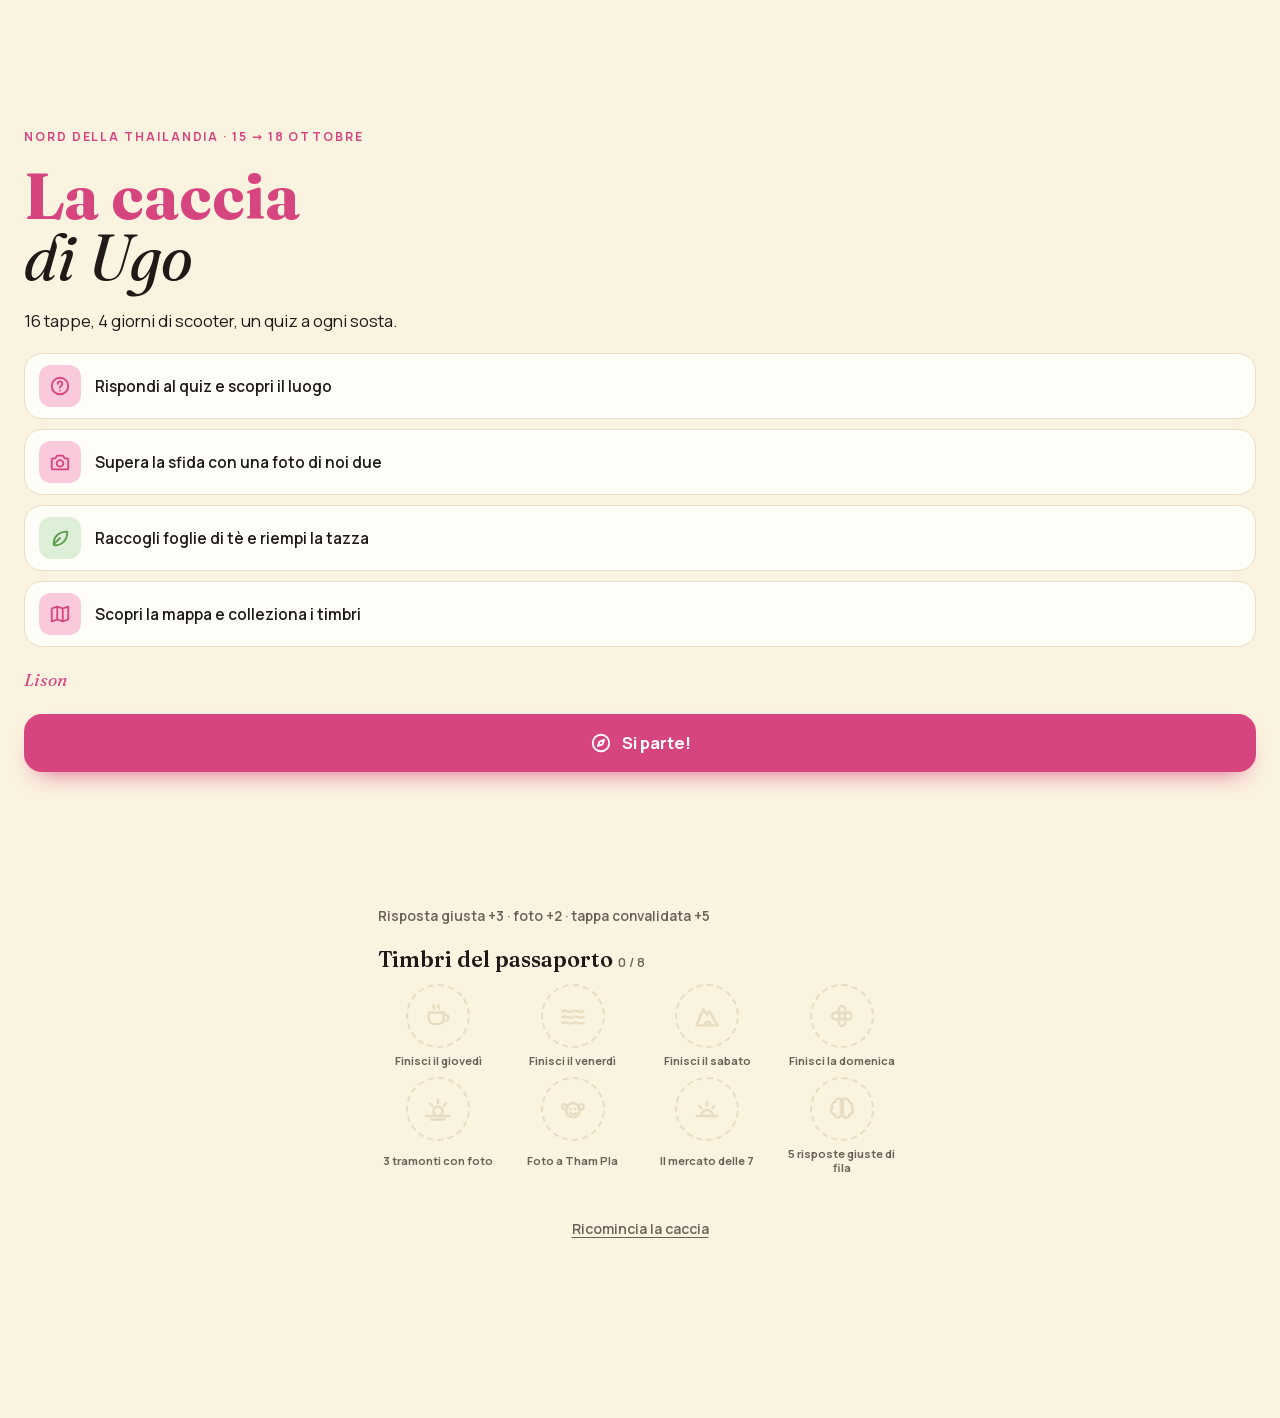
==== chasse.html @ d81842ed "Caccia : etichette della mappa senza sovrapposizioni" ====
<!doctype html>
<html lang="it">
<head>
<meta charset="utf-8">
<meta name="viewport" content="width=device-width,initial-scale=1,viewport-fit=cover">
<title>La caccia di Ugo</title>
<meta name="theme-color" content="#FAF3E0" media="(prefers-color-scheme: light)">
<meta name="theme-color" content="#17131A" media="(prefers-color-scheme: dark)">
<link rel="manifest" href="chasse.webmanifest">
<link rel="apple-touch-icon" href="icons/chasse-180.png">
<meta name="apple-mobile-web-app-capable" content="yes">
<meta name="mobile-web-app-capable" content="yes">
<meta name="apple-mobile-web-app-title" content="Caccia di Ugo">
<meta name="apple-mobile-web-app-status-bar-style" content="default">
<link rel="stylesheet" href="fonts/fonts.css">
<style>
/* Layout : app mobile. Mappa disegnata come home, una tappa alla volta, bottone d'azione nella zona del pollice,
   barra delle schede in basso. Punti = foglie di tè che riempiono una tazza, timbri da passaporto. */
:root{
  --bg:#FAF3E0; --surface:#FFFDF8; --surface2:#F3EAD3; --ink:#1F1A17; --muted:#6B6157; --line:#E8DCC2;
  --accent:#D6457F; --accent-ink:#FFFFFF; --blush:#FBC9DC; --gold:#D99A1E; --leaf:#5E9A4F; --tea:#C98A3A;
  --ok:#3F8A43; --okbg:#DDEFD6; --ko:#C2413A; --kobg:#F8DAD5; --river:#CFE0F1; --paper:#FFF8E8; --shadow:rgba(80,50,20,.18);
  --d1:#F386AE; --d2:#9C87BC; --d3:#6F98C8; --d4:#7FA477;
  --display:"Fraunces", Georgia, "Times New Roman", serif;
  --body:"Manrope", system-ui, -apple-system, "Segoe UI", sans-serif;
  --tab:64px; --sb:env(safe-area-inset-bottom,0px); --st:env(safe-area-inset-top,0px);
  color-scheme:light;
}
@media (prefers-color-scheme: dark){:root:not([data-theme="light"]){
  --bg:#17131A; --surface:#221C24; --surface2:#2C2530; --ink:#F6EEE6; --muted:#B3A79F; --line:#3A3140;
  --accent:#F386AE; --accent-ink:#1A1016; --blush:#4A2A3A; --gold:#F0C766; --leaf:#8CCB7E; --tea:#E0A85A;
  --ok:#8CCB86; --okbg:#21362A; --ko:#F08A80; --kobg:#3E2226; --river:#2B3A4C; --paper:#241E26; --shadow:rgba(0,0,0,.5);
  --d1:#F59BBE; --d2:#B6A3D6; --d3:#8DB2DD; --d4:#9CC293; color-scheme:dark}}
:root[data-theme="dark"]{
  --bg:#17131A; --surface:#221C24; --surface2:#2C2530; --ink:#F6EEE6; --muted:#B3A79F; --line:#3A3140;
  --accent:#F386AE; --accent-ink:#1A1016; --blush:#4A2A3A; --gold:#F0C766; --leaf:#8CCB7E; --tea:#E0A85A;
  --ok:#8CCB86; --okbg:#21362A; --ko:#F08A80; --kobg:#3E2226; --river:#2B3A4C; --paper:#241E26; --shadow:rgba(0,0,0,.5);
  --d1:#F59BBE; --d2:#B6A3D6; --d3:#8DB2DD; --d4:#9CC293; color-scheme:dark}

*{box-sizing:border-box;-webkit-tap-highlight-color:transparent}
[hidden]{display:none!important}
html{-webkit-text-size-adjust:100%;background:var(--bg)}
body{margin:0;background:var(--bg);color:var(--ink);font-family:var(--body);font-size:17px;line-height:1.5;
  padding-top:var(--st);-webkit-font-smoothing:antialiased;overscroll-behavior-y:none}
h1,h2,h3{font-family:var(--display);font-weight:600;line-height:1.1;margin:0;text-wrap:balance}
p{margin:0}
button{font:inherit;color:inherit;background:none;border:0;padding:0;cursor:pointer;touch-action:manipulation}
button:focus-visible,a:focus-visible,g[data-act]:focus-visible{outline:3px solid var(--gold);outline-offset:2px;border-radius:12px}
svg.i{width:22px;height:22px;flex:none;fill:none;stroke:currentColor;stroke-width:2;stroke-linecap:round;stroke-linejoin:round}

/* Barra in alto */
.top{position:sticky;top:var(--st);z-index:10;background:color-mix(in srgb,var(--bg) 88%,transparent);
  -webkit-backdrop-filter:blur(14px);backdrop-filter:blur(14px);padding:10px 16px 8px;display:grid;gap:8px}
.top .bar{display:flex;align-items:center;justify-content:space-between;gap:10px}
.top .title{font-family:var(--display);font-weight:700;font-size:1.15rem;display:flex;align-items:baseline;gap:8px;min-width:0}
.top .title small{font-family:var(--body);font-size:.78rem;font-weight:700;color:var(--muted)}
.leaves{display:inline-flex;align-items:center;gap:6px;background:var(--surface);border:1px solid var(--line);border-radius:999px;
  padding:5px 12px 5px 6px;font-weight:800;font-variant-numeric:tabular-nums;font-size:.95rem}
.leaves .lf{width:24px;height:24px;border-radius:50%;background:var(--leaf);display:grid;place-items:center}
.leaves .lf svg{width:15px;height:15px;color:#fff;stroke-width:2.2}
.leaves.bump{animation:bump .5s ease}
.seg{display:grid;grid-template-columns:repeat(16,1fr);gap:3px}
.seg i{height:5px;border-radius:3px;background:var(--line)}
.seg i.done{background:var(--c)}
.seg i.skip{background:color-mix(in srgb,var(--c) 30%,var(--line))}
.seg i.here{background:var(--ink)}

main{padding:6px 16px calc(var(--tab) + var(--sb) + 104px);max-width:560px;margin:0 auto}

/* Mappa */
.maphead{display:grid;gap:4px;padding:8px 2px 12px}
.maphead h1{font-size:2.1rem;color:var(--accent)}
.maphead h1 em{font-weight:400;color:var(--ink)}
.maphead p{color:var(--muted);font-weight:600;font-size:.92rem}
.map{background:var(--paper);border:1px solid var(--line);border-radius:26px;overflow:hidden;box-shadow:0 18px 40px -30px var(--shadow)}
.map svg{display:block;width:100%;height:auto}
.map text{font-family:var(--body);fill:var(--muted)}
.map .lab{font-family:var(--display);font-weight:700;fill:var(--ink);font-size:21px;paint-order:stroke;stroke:var(--paper);stroke-width:5px;stroke-linejoin:round}
.map g[data-act]{cursor:pointer}
.map .pulse{animation:pulse 1.6s ease-out infinite;transform-box:fill-box;transform-origin:center}
.legend{display:flex;flex-wrap:wrap;gap:6px 14px;padding:10px 14px 14px;font-size:.78rem;font-weight:700;color:var(--muted)}
.legend span{display:inline-flex;align-items:center;gap:6px}
.legend i{width:12px;height:12px;border-radius:50%;display:inline-block}

/* Tazza e timbri */
.sect{margin-top:22px;display:grid;gap:12px}
.sect h2{font-size:1.35rem;padding-inline:2px}
.cupbox{display:grid;grid-template-columns:auto 1fr;gap:16px;align-items:center;background:var(--surface);border:1px solid var(--line);border-radius:22px;padding:14px 16px}
.cupbox svg{width:96px;height:96px}
.cupbox .lvl{font-family:var(--display);font-size:1.3rem;font-weight:700;line-height:1.15}
.cupbox .sub{font-size:.86rem;color:var(--muted);font-weight:600}
.meter{height:8px;border-radius:4px;background:var(--surface2);overflow:hidden;margin-top:8px}
.meter i{display:block;height:100%;background:var(--leaf);border-radius:4px;transition:width .6s ease}
.howpts{color:var(--muted);font-size:.86rem;font-weight:600;padding-inline:2px}
.steam path{animation:steam 2.4s ease-in-out infinite}
.steam path:nth-child(2){animation-delay:.6s}.steam path:nth-child(3){animation-delay:1.2s}
.stamps{display:grid;grid-template-columns:repeat(4,minmax(0,1fr));gap:10px}
.stamp{display:grid;justify-items:center;gap:6px;text-align:center;font-size:.7rem;font-weight:700;line-height:1.2;color:var(--muted)}
.stamp .s{width:64px;height:64px;border-radius:50%;display:grid;place-items:center;border:2px dashed var(--line);color:var(--line)}
.stamp .s svg{width:28px;height:28px}
.stamp.on{color:var(--ink)}
.stamp.on .s{border:3px double var(--c);color:var(--c);background:color-mix(in srgb,var(--c) 14%,transparent);transform:rotate(-9deg)}

/* Tappa */
.when{display:inline-flex;align-items:center;gap:8px;font-size:.78rem;font-weight:800;letter-spacing:.08em;text-transform:uppercase;color:var(--muted)}
.dot{width:10px;height:10px;border-radius:50%;background:var(--c);flex:none}
.card{background:var(--surface);border:1px solid var(--line);border-radius:26px;padding:20px 18px;display:grid;gap:16px;
  box-shadow:0 18px 40px -30px var(--shadow);position:relative;overflow:hidden;animation:rise .35s ease-out}
.card::before{content:"";position:absolute;inset:0 0 auto 0;height:6px;background:var(--c)}
.num{font-family:var(--display);font-size:3.2rem;font-weight:700;line-height:.9;color:var(--c);font-variant-numeric:tabular-nums}
.qlbl{display:flex;align-items:center;gap:8px;font-size:.72rem;font-weight:800;letter-spacing:.14em;text-transform:uppercase;color:var(--accent)}
.qlbl svg{width:16px;height:16px}
.q{font-family:var(--display);font-size:1.4rem;line-height:1.28;font-weight:600}
.opts{display:grid;gap:8px}
.opt{display:flex;align-items:center;gap:12px;width:100%;min-height:56px;padding:10px 14px;border-radius:16px;text-align:left;
  background:var(--surface2);border:2px solid transparent;font-weight:700;font-size:1rem;line-height:1.3;transition:transform .12s ease}
.opt:active{transform:scale(.98)}
.opt .k{flex:none;width:30px;height:30px;border-radius:50%;display:grid;place-items:center;background:var(--surface);font-size:.85rem;font-weight:800;color:var(--muted)}
.opt .k svg{width:18px;height:18px;stroke-width:2.6}
.opt.right{background:var(--okbg);border-color:var(--ok)}
.opt.right .k{background:var(--ok);color:#fff}
.opt.wrong{background:var(--kobg);border-color:var(--ko)}
.opt.wrong .k{background:var(--ko);color:#fff}
.opt.dim{opacity:.45}
.opts.answered .opt{cursor:default}
.opts.answered .opt:active{transform:none}
.verdict{display:flex;gap:12px;align-items:flex-start;justify-content:space-between;border-radius:16px;padding:12px 14px;font-size:.95rem;animation:rise .3s ease-out}
.verdict b{display:block;font-size:1rem}
.verdict.ok{background:var(--okbg)}.verdict.ko{background:var(--kobg)}
.verdict .gain{flex:none;display:inline-flex;align-items:center;gap:4px;font-weight:800;color:var(--leaf)}
.verdict .gain svg{width:18px;height:18px}

.place{display:grid;gap:6px;animation:rise .4s ease-out}
.place .lbl{font-size:.72rem;font-weight:800;letter-spacing:.14em;text-transform:uppercase;color:var(--accent)}
.place h2{font-size:1.75rem}
.place p{color:var(--muted);font-size:.98rem}
.chipbtn{display:inline-flex;align-items:center;gap:8px;min-height:44px;padding:0 16px;border-radius:999px;background:var(--surface2);font-weight:700;font-size:.92rem}
.chipbtn svg{width:18px;height:18px}
a.chipbtn{color:var(--ink);text-decoration:none}
.mystery{display:flex;align-items:center;gap:12px;background:var(--surface2);border-radius:16px;padding:12px 14px;color:var(--muted);font-weight:700;font-size:.92rem}
.mystery .qm{width:36px;height:36px;border-radius:50%;border:2px dashed var(--muted);display:grid;place-items:center;font-family:var(--display);font-weight:700;font-size:1.1rem;flex:none}

.mission{display:grid;gap:12px;border-radius:20px;padding:16px;background:var(--blush)}
.mission .lbl{display:flex;align-items:center;gap:8px;font-size:.72rem;font-weight:800;letter-spacing:.14em;text-transform:uppercase;color:var(--accent)}
.mission .lbl svg{width:16px;height:16px}
.mission p{font-weight:700;font-size:1.08rem;line-height:1.35}
.shot{display:grid;place-items:center;gap:8px;min-height:160px;border-radius:16px;border:2px dashed color-mix(in srgb,var(--accent) 55%,transparent);
  background:color-mix(in srgb,var(--surface) 70%,transparent);color:var(--accent);font-weight:800;text-align:center;padding:16px;width:100%}
.shot svg{width:40px;height:40px;stroke-width:1.6}
.shot small{display:block;font-weight:600;color:var(--muted);font-size:.82rem}
.pic{position:relative;border-radius:16px;overflow:hidden}
.pic img{width:100%;max-height:60vh;object-fit:cover;display:block}
.pic button{position:absolute;right:10px;bottom:10px;display:inline-flex;align-items:center;gap:6px;min-height:40px;padding:0 14px;border-radius:999px;
  background:rgba(20,15,12,.6);color:#fff;font-weight:700;font-size:.85rem;-webkit-backdrop-filter:blur(8px);backdrop-filter:blur(8px)}
.pic button svg{width:18px;height:18px}
.saving{font-size:.88rem;color:var(--muted);font-weight:600}
.err{font-size:.9rem;color:var(--ko);font-weight:700}
.note{font-size:.88rem;font-weight:700;color:var(--muted)}

.minor{display:flex;justify-content:center;padding-top:4px}
.minor button{min-height:44px;padding:0 10px;color:var(--muted);font-size:.88rem;font-weight:600;text-decoration:underline;text-underline-offset:3px}
.confirm{display:grid;gap:10px;background:var(--surface2);border-radius:16px;padding:14px;font-size:.95rem}
.confirm .two{display:grid;grid-template-columns:1fr 1fr;gap:8px}
.confirm button{min-height:46px;border-radius:12px;font-weight:800;background:var(--surface);border:1px solid var(--line)}
.confirm button.danger{background:var(--ink);color:var(--bg);border-color:var(--ink)}
.nav{display:flex;justify-content:space-between;margin-top:14px}
.nav button{display:inline-flex;align-items:center;gap:6px;min-height:44px;padding:0 12px;border-radius:999px;color:var(--muted);font-weight:700;font-size:.88rem}
.nav button:disabled{opacity:.3}
.locked{display:grid;gap:14px;justify-items:center;text-align:center;padding:30px 10px}
.locked .lock{width:72px;height:72px;border-radius:50%;border:2px dashed var(--muted);display:grid;place-items:center;color:var(--muted);font-family:var(--display);font-size:2rem;font-weight:700}
.locked p{color:var(--muted)}

/* Bottone d'azione */
.cta{position:fixed;left:0;right:0;bottom:calc(var(--tab) + var(--sb));z-index:11;padding:10px 16px 12px;background:linear-gradient(to top,var(--bg) 70%,transparent)}
.cta .in{max-width:560px;margin:0 auto}
.primary{width:100%;min-height:58px;border-radius:18px;background:var(--accent);color:var(--accent-ink);font-weight:800;font-size:1.05rem;
  display:flex;align-items:center;justify-content:center;gap:10px;box-shadow:0 12px 26px -14px var(--accent);transition:transform .12s ease;-webkit-user-select:none;user-select:none}
.primary:active{transform:scale(.98)}
.primary.alt{background:var(--ink);color:var(--bg);box-shadow:none}
.primary .pts{display:inline-flex;align-items:center;gap:4px;font-size:.85rem;font-weight:800;background:rgba(255,255,255,.22);border-radius:999px;padding:2px 9px}
.primary .pts svg{width:15px;height:15px}

/* Schede */
.tabs{position:fixed;left:0;right:0;bottom:0;z-index:12;height:calc(var(--tab) + var(--sb));padding-bottom:var(--sb);
  background:color-mix(in srgb,var(--surface) 92%,transparent);-webkit-backdrop-filter:blur(16px);backdrop-filter:blur(16px);
  border-top:1px solid var(--line);display:grid;grid-template-columns:repeat(3,1fr)}
.tabs button{display:grid;justify-items:center;align-content:center;gap:3px;font-size:.72rem;font-weight:700;color:var(--muted)}
.tabs button[aria-current="page"]{color:var(--accent)}
.tabs .ic{position:relative;display:grid;place-items:center}
.tabs .badge{position:absolute;left:16px;top:-5px;min-width:18px;height:18px;border-radius:9px;background:var(--accent);color:var(--accent-ink);font-size:.68rem;display:grid;place-items:center;padding:0 5px}

/* Album */
.hero{display:grid;gap:8px;padding:12px 4px 4px}
.hero h1{font-size:2.1rem;color:var(--accent)}
.hero h1 em{font-weight:400;color:var(--ink)}
.grid{display:grid;grid-template-columns:repeat(2,minmax(0,1fr));gap:8px;margin-top:12px}
.grid button{position:relative;border-radius:16px;overflow:hidden;aspect-ratio:3/4;background:var(--surface2)}
.grid button:nth-child(3n+1){aspect-ratio:1}
.grid img{width:100%;height:100%;object-fit:cover;display:block}
.grid .cap{position:absolute;left:0;right:0;bottom:0;padding:22px 10px 8px;background:linear-gradient(transparent,rgba(0,0,0,.65));color:#fff;font-size:.78rem;font-weight:700;text-align:left;line-height:1.25}
.empty{display:grid;gap:10px;justify-items:center;text-align:center;padding:50px 20px;color:var(--muted)}
.empty svg{width:44px;height:44px;stroke-width:1.5}
.treasure{border-radius:26px;padding:26px 20px;display:grid;gap:10px;text-align:center;background:var(--surface);border:1px solid var(--line)}
.treasure h2{font-size:2.2rem;color:var(--accent)}
.treasure svg.cup{width:120px;height:120px}
.sign{font-family:var(--display);font-style:italic;color:var(--accent)}

/* Visore */
.viewer{position:fixed;inset:0;z-index:30;background:#0d0a0c;color:#fff;display:grid;grid-template-rows:auto 1fr auto;padding:calc(var(--st) + 8px) 12px calc(var(--sb) + 12px)}
.viewer .vt{display:flex;justify-content:space-between;align-items:center}
.viewer .vt button,.viewer .vb button{min-height:44px;min-width:44px;display:inline-flex;align-items:center;justify-content:center;gap:8px;border-radius:999px;padding:0 14px;background:rgba(255,255,255,.12);font-weight:700;font-size:.9rem}
.viewer .stage{display:grid;place-items:center;min-height:0;touch-action:pan-y}
.viewer img{max-width:100%;max-height:100%;object-fit:contain;border-radius:10px;-webkit-touch-callout:default}
.viewer .vb{display:grid;gap:10px;text-align:center}
.viewer .vb b{font-family:var(--display);font-size:1.15rem}
.viewer .vb span{font-size:.8rem;opacity:.7}
.viewer .vb .acts{display:flex;justify-content:center;gap:8px}

/* Festa */
.party{position:fixed;inset:0;z-index:40;background:color-mix(in srgb,var(--bg) 80%,transparent);-webkit-backdrop-filter:blur(10px);backdrop-filter:blur(10px);display:grid;place-items:center;padding:24px}
.party canvas{position:fixed;inset:0;width:100%;height:100%;pointer-events:none}
.party .box{position:relative;background:var(--surface);border:1px solid var(--line);border-radius:28px;padding:22px 22px 20px;display:grid;gap:12px;justify-items:center;text-align:center;
  max-width:360px;width:100%;box-shadow:0 30px 60px -30px var(--shadow);animation:popin .45s cubic-bezier(.2,1.4,.4,1)}
.party .box svg.cup{width:110px;height:110px}
.party h2{font-size:1.6rem}
.party .gain{display:inline-flex;align-items:center;gap:8px;font-family:var(--display);font-size:2.3rem;font-weight:700;color:var(--leaf);line-height:1}
.party .gain svg{width:30px;height:30px}
.party .rk{font-weight:800;background:var(--blush);border-radius:999px;padding:6px 14px;font-size:.9rem}
.party .newstamp{display:flex;align-items:center;gap:10px;font-weight:800;font-size:.92rem}
.party .newstamp .s{width:44px;height:44px;border-radius:50%;border:3px double var(--c);color:var(--c);display:grid;place-items:center;transform:rotate(-9deg)}
.party .newstamp .s svg{width:22px;height:22px}

/* Benvenuto e installazione */
.welcome{position:fixed;inset:0;z-index:50;background:var(--bg);display:grid;align-content:center;gap:20px;padding:calc(var(--st) + 24px) 24px calc(var(--sb) + 24px);overflow:auto}
.welcome .k{font-size:.75rem;font-weight:800;letter-spacing:.16em;text-transform:uppercase;color:var(--accent)}
.welcome h1{font-size:clamp(2.8rem,14vw,4rem);font-weight:700;color:var(--accent);line-height:.95}
.welcome h1 em{display:block;font-weight:400;color:var(--ink)}
.rules{display:grid;gap:10px;list-style:none;padding:0;margin:0}
.rules li{display:flex;gap:14px;align-items:center;background:var(--surface);border:1px solid var(--line);border-radius:18px;padding:11px 14px;font-weight:600;font-size:.96rem}
.rules .ri{width:42px;height:42px;border-radius:12px;display:grid;place-items:center;flex:none;background:var(--blush);color:var(--accent)}
.rules .ri.g{background:var(--okbg);color:var(--leaf)}
.sheet{position:fixed;left:10px;right:10px;bottom:calc(var(--tab) + var(--sb) + 84px);z-index:35;background:var(--ink);color:var(--bg);border-radius:20px;padding:16px;
  display:grid;gap:10px;box-shadow:0 20px 40px -20px var(--shadow);animation:rise .35s ease-out;max-width:540px;margin:0 auto}
.sheet p{font-size:.92rem;opacity:.9}
.sheet button{justify-self:end;min-height:44px;padding:0 18px;border-radius:999px;background:var(--bg);color:var(--ink);font-weight:800}
.toast{position:fixed;left:50%;top:calc(var(--st) + 70px);transform:translateX(-50%);z-index:45;background:var(--ink);color:var(--bg);border-radius:999px;padding:10px 18px;font-weight:700;font-size:.9rem;animation:rise .3s ease-out;white-space:nowrap}
input[type=file]{position:fixed;left:-9999px;width:1px;height:1px;opacity:0}

@keyframes rise{from{opacity:0;transform:translateY(10px)}to{opacity:1;transform:none}}
@keyframes popin{from{opacity:0;transform:scale(.8)}to{opacity:1;transform:none}}
@keyframes bump{40%{transform:scale(1.15)}}
@keyframes pulse{0%{transform:scale(1);opacity:.7}100%{transform:scale(2.2);opacity:0}}
@keyframes steam{0%,100%{opacity:0;transform:translateY(4px)}50%{opacity:.8;transform:translateY(-3px)}}
@media (prefers-reduced-motion:reduce){*{animation:none!important;transition:none!important}}
</style>
</head>
<body>
<header class="top" id="top"></header>
<main id="main"></main>
<div class="cta" id="cta"></div>
<nav class="tabs" id="tabs" aria-label="Navigazione"></nav>
<input type="file" id="file" accept="image/*">
<div id="layer"></div>

<script>
/* ---------- Tappe : domanda a scelta multipla (a = indice della risposta giusta) ---------- */
var STEPS=[
 {id:'lalitta',day:1,when:'Giovedì 15 · 9:30',x:250,y:560,lx:-30,ly:7,anc:'end',short:'Lalitta Café',
  q:"Al Lalitta Café, in cosa si trasforma il biglietto d'ingresso da 60 ฿?",o:['In un dolce','In una bevanda','In una cartolina',"In un'offerta al tempio"],a:1,
  f:"Il giardino è ispirato alla foresta mitica di Himmapan.",
  place:'Lalitta Café',about:"Un caffè-giardino con cascate, ponti di pietra e sculture ovunque. Colazione in mezzo all'acqua.",
  mission:'Voi due davanti a una cascata.',maps:'https://www.google.com/maps/search/?api=1&query=Lalitta+Caf%C3%A9+Rim+Kok+Chiang+Rai'},
 {id:'patueng',day:1,when:'Giovedì 15 · 11:45',x:247,y:390,lx:30,ly:7,anc:'start',short:'Pa Tueng',
  q:"Cosa cuoce la gente del posto nell'acqua più calda delle sorgenti di Pa Tueng?",o:['Il riso','Le pannocchie','Le uova','Il tè'],a:2,
  f:"Il geyser spruzza l'acqua a una decina di metri d'altezza.",
  place:'Pa Tueng Hot Springs',about:"Un geyser in un piccolo parco e vasche gratuite dove si immergono i piedi. Un po' di odore di zolfo.",
  mission:'I vostri quattro piedi nella stessa vasca.',maps:'https://www.google.com/maps/search/?api=1&query=Pa+Tueng+Hot+Springs&query_place_id=ChIJG_i8gDr81jAROG8mZbGQzWU'},
 {id:'xinshidai',day:1,when:'Giovedì 15 · 13:30',x:90,y:345,lx:0,ly:46,anc:'middle',short:'Xin Shi Dai',
  q:"Da quanto tempo esiste la panetteria Xin Shi Dai di Mae Salong?",o:['Da più di 50 anni','Da 5 anni','Da 150 anni',"Dall'anno scorso"],a:0,
  f:"Tutto è fatto in casa con burro vero.",
  place:'Xin Shi Dai Bakery',about:"Panetteria di famiglia a Mae Salong. Pizza dello Yunnan, tempura, onion rings, e il rotolo alla vaniglia.",
  mission:'Il rotolo alla vaniglia, prima del primo morso.',maps:'https://www.google.com/maps/search/?api=1&query=Xin+Shi+Dai+Bakery&query_place_id=ChIJS9MTd03h1jARpEt43s_AlXI'},
 {id:'maesalong',day:1,when:'Giovedì 15 · 15:30',x:140,y:318,lx:30,ly:7,anc:'start',short:'Mae Salong',
  q:"Chi ha fondato il villaggio di Mae Salong dopo il 1949?",o:['Monaci tibetani','Mercanti inglesi','Soldati cinesi nazionalisti','Pescatori del Mekong'],a:2,
  f:"I loro figli hanno sostituito l'oppio con il tè oolong.",
  place:'Il villaggio di Mae Salong',about:"Il museo dei Martiri cinesi, la tomba del generale Tuan e la via delle case del tè, dove la degustazione è gratis.",
  mission:"Un brindisi con due tazzine di oolong.",maps:'https://www.google.com/maps/search/?api=1&query=Chinese+Martyrs+Memorial+Museum+Mae+Salong'},
 {id:'sunset1',day:1,when:'Giovedì 15 · 17:15',x:50,y:312,lx:0,ly:-30,anc:'middle',short:'Tramonto',
  q:"A che ora tramonta il sole sulle piantagioni di Mae Salong a metà ottobre?",o:['Verso le 16:15','Verso le 17:50','Verso le 19:30','Verso le 20:45'],a:1,
  f:"Al buio, spegnete la luce del balcone: si vedono le lucciole.",
  place:'Tramonto sulle piantagioni',about:"Dalla terrazza di Mae Salong Flower Hills, oppure dal balcone di Twins Farm.",
  mission:'Le vostre due silhouette davanti al tramonto.',maps:'https://www.google.com/maps/search/?api=1&query=Mae+Salong+Flower+Hills&query_place_id=ChIJL89Xcwjk1jARzrydZQFGhag'},
 {id:'marche',day:2,when:'Venerdì 16 · 7:00',x:100,y:262,lx:0,ly:-30,anc:'middle',short:'Mercato',
  q:"Qual è la colazione tipica al mercato del mattino di Mae Salong?",o:['Cappuccino e cornetto','Latte di soia caldo e frittelle cinesi','Riso al mango','Pho vietnamita'],a:1,
  f:"Il grosso del mercato succede prima delle 8.",
  place:'Il mercato del mattino',about:"Gli Akha scendono dalle montagne con erbe, funghi e tè. Dite « jay » per la versione senza carne.",
  mission:'Latte di soia e frittelle, tenuti dalle vostre mani.',maps:'https://www.google.com/maps/search/?api=1&query=5J8G%2BC97+Mae+Salong+Nok'},
 {id:'triangle',day:2,when:'Venerdì 16 · 15:35',x:516,y:128,lx:0,ly:-30,anc:'middle',short:"Triangolo d'Oro",
  q:"Quali paesi si guardano al Triangolo d'Oro?",o:['Thailandia, Cambogia, Vietnam','Thailandia, Laos, Cina','Thailandia, Laos, Myanmar','Thailandia, Myanmar, India'],a:2,
  f:"Il fiume Ruak si getta nel Mekong proprio qui, a Sop Ruak.",
  place:"Il Triangolo d'Oro",about:"Tre paesi uno di fronte all'altro, sotto un grande Buddha dorato in riva all'acqua. Restate a terra: le barche fanno tappa in Laos.",
  mission:'I tre paesi in una sola foto, con voi due davanti.',maps:'https://www.google.com/maps/search/?api=1&query=Golden+Triangle+Park+Sop+Ruak'},
 {id:'chiangsaen',day:2,when:'Venerdì 16 · 16:10',x:517,y:240,lx:30,ly:7,anc:'start',short:'Chiang Saen',
  q:"Il tempio Wat Pa Sak di Chiang Saen si trova in mezzo a una foresta di…",o:['Bambù','Teak','Pini','Banani'],a:1,
  f:"Chiang Saen è stata una capitale del regno Lanna. Wat Pa Sak chiude alle 17.",
  place:'Wat Pa Sak, Chiang Saen',about:"Templi in mattoni avvolti dagli alberi, e il chedi di 58 metri di Wat Phra That Chedi Luang. Spalle e ginocchia coperte.",
  mission:"Una foto in cui un albero sembra più vecchio del tempio.",maps:'https://www.google.com/maps/search/?api=1&query=Wat+Pa+Sak+Chiang+Saen'},
 {id:'mekong',day:2,when:'Venerdì 16 · 17:25',x:556,y:178,lx:-4,ly:46,anc:'middle',short:'Mekong',
  q:"Davanti all'hotel, sull'altra riva del Mekong, quale paese c'è?",o:['Il Myanmar','La Cina','Il Laos','La Cambogia'],a:2,
  f:"Il sole tramonta alle vostre spalle, ma il cielo diventa rosa sopra il Laos.",
  place:'Tramonto sul Mekong',about:"Dalla riva davanti al View Khong Hotel, o in terrazza al Golden Time accanto.",
  mission:"Il cielo rosa sul Mekong, con voi due nell'inquadratura.",maps:'https://www.google.com/maps/search/?api=1&query=View+Khong+Hotel+Chiang+Saen&query_place_id=ChIJRwg_3PFD1jARU9CsnZKqjAY'},
 {id:'opium',day:3,when:'Sabato 17 · 10:00',x:480,y:172,lx:-30,ly:7,anc:'end',short:'Hall of Opium',
  q:"Come si entra nel museo Hall of Opium?",o:['In barca','Da un lungo tunnel buio','Con un ascensore panoramico','Da una grotta con le scimmie'],a:1,
  f:"Il museo spiega perché il tè e il caffè hanno sostituito il papavero in queste montagne.",
  place:'Hall of Opium',about:"Il miglior museo del nord della Thailandia, creato da una fondazione reale. Calcolate 1h45.",
  mission:"Voi due all'ingresso del museo (dentro le foto non sono sempre permesse).",maps:'https://www.google.com/maps/search/?api=1&query=Hall+of+Opium+Golden+Triangle+Park'},
 {id:'thampla',day:3,when:'Sabato 17 · 13:00',x:306,y:181,lx:30,ly:7,anc:'start',short:'Tham Pla',
  q:"All'ingresso di Wat Tham Pla, la grotta delle scimmie, cosa conviene prendere?",o:['Delle banane per le scimmie','Un ombrello','Un bastone di bambù','Un casco'],a:2,
  f:"Si batte il bastone per terra se una scimmia insiste. Niente in mano, borsa chiusa, occhiali in tasca.",
  place:'Wat Tham Pla',about:"Un tempio rosso e oro contro la falesia, una sorgente piena di pesci enormi e un santuario in cima alle scale.",
  mission:'Una scimmia e voi due nella stessa foto, a distanza di sicurezza.',maps:'https://www.google.com/maps/search/?api=1&query=Wat+Tham+Pla&query_place_id=ChIJ1wQUu3v21jARgOnPf1tQVtE'},
 {id:'chouifong',day:3,when:'Sabato 17 · 14:20',x:263,y:310,lx:30,ly:7,anc:'start',short:'Choui Fong',
  q:"In che anno è nata la piantagione di tè Choui Fong?",o:['1890','1955','1977','2005'],a:2,
  f:"Oggi sono 160 ettari di terrazze a onde sulle colline.",
  place:'Choui Fong Tea',about:"Passeggiata libera tra i filari, degustazione al negozio e caffè con vetrata sulle piantagioni. Famoso l'oolong all'osmanto.",
  mission:'Un dolce al matcha, con le piantagioni dietro.',maps:'https://www.google.com/maps/search/?api=1&query=Choui+Fong+Tea+Plantation&query_place_id=ChIJg_wdGB_51jARo1fdwwocqUg'},
 {id:'maesalongnai',day:3,when:'Sabato 17 · 17:15',x:195,y:258,lx:0,ly:-30,anc:'middle',short:'Mae Salong Nai',
  q:"Cosa si vede dal belvedere di Mae Salong Nai?",o:['Il mare','Le montagne da entrambi i lati della cresta',"Il Triangolo d'Oro",'Bangkok in lontananza'],a:1,
  f:"La sera non sale quasi nessuno: è il tramonto più alto del viaggio.",
  place:'Belvedere di Mae Salong Nai',about:"18 km di salita sulla strada 1130. Al ritorno, piano e fanale acceso, con la cena al Cave lungo la strada.",
  mission:'Voi due, con le montagne da entrambi i lati.',maps:'https://www.google.com/maps/search/?api=1&query=Mae+Salong+Nai+Viewpoint&query_place_id=ChIJ06zaqvLl1jARxJ21tzkExdA'},
 {id:'doitung',day:4,when:'Domenica 18 · 10:00',x:256,y:212,lx:-30,ly:7,anc:'end',short:'Doi Tung',
  q:"Con cosa ha sostituito il papavero la principessa madre a Doi Tung?",o:['Riso e mais','Tabacco','Caffè, macadamia e artigianato','Vigneti'],a:2,
  f:"La sua villa sembra uno chalet svizzero.",
  place:'Doi Tung',about:"La villa reale e i giardini di Mae Fah Luang, tra i più belli del paese, fioriti tutto l'anno. Assaggiate il caffè Doi Tung.",
  mission:'Voi due nei giardini, con più fiori possibile.',maps:'https://www.google.com/maps/search/?api=1&query=Doi+Tung+Royal+Villa&query_place_id=ChIJl4ogPNXw1jARseevfY93IoQ'},
 {id:'bigbuddha',day:4,when:'Domenica 18 · 14:50',x:306,y:574,lx:30,ly:7,anc:'start',short:'Big Buddha',
  q:"Di che colore è la statua gigante di Wat Huay Pla Kang?",o:['Dorata','Bianca','Rossa','Verde giada'],a:1,
  f:"Tutti la chiamano Big Buddha, ma è Guanyin, dea della misericordia: 69 metri, e un ascensore sale fino alla testa.",
  place:'Wat Huay Pla Kang',about:"Ascensore 40 ฿, biglietti fino alle 18. Accanto, una pagoda di nove piani con scale a forma di drago.",
  mission:'La vista dalla testa, oppure voi due minuscoli davanti alla statua.',maps:'https://www.google.com/maps/search/?api=1&query=Wat+Huay+Pla+Kang&query_place_id=ChIJE7rdqpsG1zAR64zTj5CGWiw'},
 {id:'retour',day:4,when:'Domenica 18 · 16:15',x:280,y:620,lx:0,ly:46,anc:'middle',short:'Chiang Rai',
  q:"Cosa si mangia da Kunda, l'ultima sera a Chiang Rai?",o:['Sushi','Pizza al forno a legna','Burger vegani','Kebab'],a:2,
  f:"Ultima sera del festival vegetariano. Kunda è aperto fino alle 19:30, solo contanti.",
  place:'Ritorno a Chiang Rai',about:"Si riconsegna lo scooter. Il giro è chiuso.",
  mission:'La foto finale: voi due e lo scooter, o i vostri burger da Kunda.',maps:'https://www.google.com/maps/search/?api=1&query=Kunda+Vegetarian+Vegan+Burger+Cafe&query_place_id=ChIJ6c5ecyIH1zAR0Ah-y-LCrZQ'}
];
var DAYCOLOR={1:'var(--d1)',2:'var(--d2)',3:'var(--d3)',4:'var(--d4)'};
var PTS={answer:3,photo:2,done:5};
var MAX=STEPS.length*(PTS.answer+PTS.photo+PTS.done);
var LEVELS=[[0,'Germoglio'],[25,'Foglia giovane'],[55,'Tazza di oolong'],[95,'Teiera fumante'],[135,'Maestro del tè']];
var LETTERS=['A','B','C','D'];
var IC={
 leaf:'<path d="M5 19c0-8 5-14 15-14 0 10-6 15-14 15M5 19l7-7"/>',
 cam:'<path d="M4 8h3l2-3h6l2 3h3a1 1 0 011 1v10a1 1 0 01-1 1H4a1 1 0 01-1-1V9a1 1 0 011-1z"/><circle cx="12" cy="13.5" r="3.6"/>',
 check:'<path d="M5 12.5l4.5 4.5L19 7.5"/>', x:'<path d="M6 6l12 12M18 6L6 18"/>',
 pin:'<path d="M12 21s-7-6.2-7-11.5A7 7 0 0119 9.5C19 14.8 12 21 12 21z"/><circle cx="12" cy="9.5" r="2.5"/>',
 quiz:'<circle cx="12" cy="12" r="9"/><path d="M9.5 9.5a2.5 2.5 0 114 2c-.9.6-1.5 1.2-1.5 2.3M12 17h.01"/>',
 arrow:'<path d="M5 12h14M13 6l6 6-6 6"/>', left:'<path d="M15 6l-6 6 6 6"/>', right:'<path d="M9 6l6 6-6 6"/>',
 map:'<path d="M9 4L3 6v14l6-2 6 2 6-2V4l-6 2-6-2zM9 4v14M15 6v14"/>',
 compass:'<circle cx="12" cy="12" r="9"/><path d="M15.5 8.5l-2 5-5 2 2-5z"/>',
 photos:'<rect x="3" y="3" width="18" height="18" rx="3"/><circle cx="9" cy="9" r="2"/><path d="M21 15l-5-5L5 21"/>',
 share:'<path d="M12 3v12M7 8l5-5 5 5M5 13v6a2 2 0 002 2h10a2 2 0 002-2v-6"/>',
 swap:'<path d="M4 7h13l-3-3M20 17H7l3 3"/>',
 gift:'<rect x="3" y="8" width="18" height="4" rx="1"/><path d="M12 8v13M5 12v9h14v-9M12 8C10 4 6 4 6 6.5S10 8 12 8zm0 0c2-4 6-4 6-1.5S14 8 12 8z"/>',
 sun:'<circle cx="12" cy="14" r="4"/><path d="M12 4v3M4.9 7l2.1 2.1M19.1 7L17 9.1M2 18h20M6 21h12"/>',
 monkey:'<circle cx="12" cy="13" r="6"/><circle cx="5" cy="10" r="2.2"/><circle cx="19" cy="10" r="2.2"/><path d="M9.5 15.5c1.5 1.2 3.5 1.2 5 0M10 12h.01M14 12h.01"/>',
 dawn:'<path d="M3 18h18M7 18a5 5 0 0110 0M12 6v3M5.6 9.6l1.8 1.8M18.4 9.6l-1.8 1.8"/>',
 brain:'<path d="M12 5a3 3 0 00-5.8 1A3 3 0 004 11a3 3 0 001.5 5.5A3 3 0 0011 18V5.5M12 5a3 3 0 015.8 1A3 3 0 0120 11a3 3 0 01-1.5 5.5A3 3 0 0113 18V5.5"/>',
 tea:'<path d="M4 9h13v5a5 5 0 01-5 5H9a5 5 0 01-5-5zM17 11h1.5a2.5 2.5 0 010 5H16M8 3c0 1.5 1 1.5 1 3M12 3c0 1.5 1 1.5 1 3"/>',
 river:'<path d="M3 8c3-2 6 2 9 0s6 2 9 0M3 13c3-2 6 2 9 0s6 2 9 0M3 18c3-2 6 2 9 0s6 2 9 0"/>',
 cave:'<path d="M3 20L9 6l3 5 2-3 7 12zM10 20a2.5 3 0 015 0"/>',
 flower:'<circle cx="12" cy="12" r="2.5"/><path d="M12 9.5a3 3 0 110-6 3 3 0 110 6zM12 14.5a3 3 0 110 6 3 3 0 110-6zM9.5 12a3 3 0 11-6 0 3 3 0 116 0zM14.5 12a3 3 0 116 0 3 3 0 11-6 0z"/>'
};
function ic(n,cls){return '<svg class="i'+(cls?' '+cls:'')+'" viewBox="0 0 24 24" aria-hidden="true">'+IC[n]+'</svg>';}
function esc(s){return String(s).replace(/[&<>"']/g,function(c){return {'&':'&amp;','<':'&lt;','>':'&gt;','"':'&quot;',"'":'&#39;'}[c];});}

/* ---------- Stato ---------- */
var KEY='caccia-ugo-v2';
function fresh(){return {answer:{},done:{},skipped:{},photo:{},opened:{},started:false,installSeen:false};}
var S=fresh();
try{var raw=localStorage.getItem(KEY);if(raw)S=Object.assign(fresh(),JSON.parse(raw));}catch(e){}
function save(){try{localStorage.setItem(KEY,JSON.stringify(S));}catch(e){}}
var V={tab:'map',focus:null,confirmSkip:false,confirmReset:false,saving:null,error:null};

/* ---------- Timbri del passaporto ---------- */
function dayDone(d){return STEPS.every(function(s){return s.day!==d||S.done[s.id];});}
function streak(){var best=0,cur=0;STEPS.forEach(function(s){if(S.answer[s.id]===undefined)return;if(S.answer[s.id]===s.a){cur++;best=Math.max(best,cur);}else cur=0;});return best;}
var STAMPS=[
 {id:'g1',name:'Mae Salong',how:'Finisci il giovedì',icon:'tea',c:'var(--d1)',ok:function(){return dayDone(1);}},
 {id:'g2',name:'Mekong',how:'Finisci il venerdì',icon:'river',c:'var(--d2)',ok:function(){return dayDone(2);}},
 {id:'g3',name:'Grotta e tè',how:'Finisci il sabato',icon:'cave',c:'var(--d3)',ok:function(){return dayDone(3);}},
 {id:'g4',name:'Doi Tung',how:'Finisci la domenica',icon:'flower',c:'var(--d4)',ok:function(){return dayDone(4);}},
 {id:'sun',name:'Re dei tramonti',how:'3 tramonti con foto',icon:'sun',c:'var(--gold)',ok:function(){return ['sunset1','mekong','maesalongnai'].every(function(k){return S.done[k]&&S.photo[k];});}},
 {id:'monkey',name:'Amico delle scimmie',how:'Foto a Tham Pla',icon:'monkey',c:'var(--tea)',ok:function(){return !!(S.done.thampla&&S.photo.thampla);}},
 {id:'dawn',name:'Mattiniero',how:'Il mercato delle 7',icon:'dawn',c:'var(--accent)',ok:function(){return !!S.done.marche;}},
 {id:'brain',name:'Cervellone',how:'5 risposte giuste di fila',icon:'brain',c:'var(--leaf)',ok:function(){return streak()>=5;}}
];
function earned(){return STAMPS.filter(function(b){return b.ok();}).map(function(b){return b.id;});}

/* ---------- Foto (IndexedDB, restano sul telefono) ---------- */
var dbp=null;
function idb(){if(dbp)return dbp;dbp=new Promise(function(res,rej){
  if(!window.indexedDB)return rej('no idb');var r=indexedDB.open('chasse-ugo',1);
  r.onupgradeneeded=function(){r.result.createObjectStore('photos');};
  r.onsuccess=function(){res(r.result);};r.onerror=function(){rej(r.error);};});return dbp;}
function putPhoto(id,blob){return idb().then(function(db){return new Promise(function(res,rej){
  var t=db.transaction('photos','readwrite');t.objectStore('photos').put(blob,id);t.oncomplete=res;t.onerror=function(){rej(t.error);};});});}
function getPhoto(id){return idb().then(function(db){return new Promise(function(res){
  var q=db.transaction('photos').objectStore('photos').get(id);q.onsuccess=function(){res(q.result||null);};q.onerror=function(){res(null);};});}).catch(function(){return null;});}
function clearPhotos(){return idb().then(function(db){return new Promise(function(res){
  var t=db.transaction('photos','readwrite');t.objectStore('photos').clear();t.oncomplete=res;t.onerror=res;});}).catch(function(){});}
var urls={};
function photoUrl(id){if(urls[id])return Promise.resolve(urls[id]);
  return getPhoto(id).then(function(b){if(!b)return null;urls[id]=URL.createObjectURL(b);return urls[id];});}
function hydrate(root){root.querySelectorAll('img[data-photo]').forEach(function(im){photoUrl(im.getAttribute('data-photo')).then(function(u){if(u)im.src=u;});});}
function loadImage(file){
  if(window.createImageBitmap)return createImageBitmap(file,{imageOrientation:'from-image'}).catch(function(){return viaImg(file);});
  return viaImg(file);}
function viaImg(file){return new Promise(function(res,rej){var im=new Image();im.onload=function(){res(im);};im.onerror=rej;im.src=URL.createObjectURL(file);});}
function compress(file){return loadImage(file).then(function(img){
  var w=img.width,h=img.height,s=Math.min(1,1600/Math.max(w,h));
  var c=document.createElement('canvas');c.width=Math.round(w*s);c.height=Math.round(h*s);
  c.getContext('2d').drawImage(img,0,0,c.width,c.height);
  return new Promise(function(res){c.toBlob(function(b){res(b||file);},'image/jpeg',0.85);});
}).catch(function(){return file;});}

/* ---------- Calcoli ---------- */
function answered(s){return S.answer[s.id]!==undefined;}
function right(s){return S.answer[s.id]===s.a;}
function settled(id){return !!(S.done[id]||S.skipped[id]);}
function currentIndex(){for(var i=0;i<STEPS.length;i++)if(!settled(STEPS[i].id))return i;return -1;}
function stepPoints(s){return (right(s)?PTS.answer:0)+(S.done[s.id]&&S.photo[s.id]?PTS.photo:0)+(S.done[s.id]?PTS.done:0);}
function points(){return STEPS.reduce(function(p,s){return p+stepPoints(s);},0);}
function level(p){var k=0;LEVELS.forEach(function(x,i){if(p>=x[0])k=i;});return k;}
function unlocked(i){var s=STEPS[i];return settled(s.id)||i===currentIndex()||!!S.opened[s.id];}
function focusIndex(){return V.focus===null?currentIndex():V.focus;}
function photoCount(){return STEPS.filter(function(s){return S.photo[s.id];}).length;}

/* ---------- Disegni ---------- */
var cupN=0;
function cupSvg(p,cls){
  var fill=Math.max(0,Math.min(1,p/MAX)),top=36,bot=86,y=(bot-(bot-top)*fill).toFixed(1),id='cupc'+(cupN++);
  return '<svg class="'+(cls||'')+'" viewBox="0 0 120 110" aria-hidden="true">'+
   '<defs><clipPath id="'+id+'"><path d="M18 34h70v24a35 28 0 01-70 0z"/></clipPath></defs>'+
   '<g class="steam" fill="none" stroke="var(--muted)" stroke-width="3" stroke-linecap="round" opacity="'+(fill>0?1:0)+'">'+
     '<path d="M38 26c-4-5 4-8 0-14"/><path d="M53 26c-4-5 4-8 0-14"/><path d="M68 26c-4-5 4-8 0-14"/></g>'+
   '<ellipse cx="53" cy="98" rx="44" ry="7" fill="var(--surface2)"/>'+
   '<g clip-path="url(#'+id+')"><rect x="10" y="'+y+'" width="90" height="70" fill="var(--tea)"/></g>'+
   '<path d="M18 34h70v24a35 28 0 01-70 0z" fill="none" stroke="var(--ink)" stroke-width="3.5" stroke-linejoin="round"/>'+
   '<path d="M88 42h7a10 10 0 010 20h-9" fill="none" stroke="var(--ink)" stroke-width="3.5" stroke-linecap="round"/>'+
   '<path d="M62 30c3-10 13-14 22-13-1 10-9 16-20 15" fill="var(--leaf)"/><path d="M64 31c5-5 10-8 16-11" fill="none" stroke="var(--paper)" stroke-width="1.5" stroke-linecap="round"/></svg>';
}

function mapSvg(){
  var cur=currentIndex(),h='';
  h+='<svg viewBox="0 70 620 600" role="img" aria-label="Mappa del giro: le tappe scoperte sono segnate, le altre hanno un punto interrogativo">';
  h+='<defs><filter id="rough"><feTurbulence type="fractalNoise" baseFrequency=".035" numOctaves="2" seed="4"/><feDisplacementMap in="SourceGraphic" scale="4"/></filter></defs>';
  h+='<path d="M568.7 20 L545 80 L526 125 L517.6 155 L528 200 L525 240 L549.8 290 L587.6 560 L600 660" fill="none" stroke="var(--river)" stroke-width="14" stroke-linecap="round" stroke-linejoin="round" filter="url(#rough)"/>';
  h+='<path d="M303.8 55 L327.5 78 L370 90 L417.3 110 L474.1 135 L517.6 155" fill="none" stroke="var(--muted)" stroke-width="2" stroke-dasharray="2 6" stroke-linecap="round" opacity=".7"/>';
  [[30,230],[54,216],[150,240],[174,226],[24,420],[54,436],[196,140],[220,126],[180,450],[150,480],[390,250],[414,236],[110,560],[136,546],[340,420],[364,406]].forEach(function(m){
    h+='<path d="M'+m[0]+' '+m[1]+' l12 -18 l12 18" fill="none" stroke="var(--line)" stroke-width="3" stroke-linejoin="round" stroke-linecap="round"/>';});
  h+='<text x="170" y="104" font-size="17" font-weight="700" letter-spacing="3">MYANMAR</text>';
  h+='<text x="574" y="420" font-size="17" font-weight="700" letter-spacing="3" transform="rotate(80 574 420)">LAOS</text>';
  h+='<text x="556" y="350" font-size="19" font-style="italic" style="font-family:var(--display);fill:var(--d3)" transform="rotate(78 556 350)">Mekong</text>';
  h+='<text x="24" y="646" font-size="14" font-weight="700" letter-spacing="2">10 km</text><path d="M24 654h95" stroke="var(--muted)" stroke-width="2"/>';
  h+='<g transform="translate(60 130)"><circle r="22" fill="none" stroke="var(--muted)" stroke-width="2" stroke-dasharray="3 4"/><path d="M0 -16 L6 0 L0 16 L-6 0z" fill="var(--accent)"/><text y="-28" text-anchor="middle" font-size="12" font-weight="800">N</text></g>';
  var last=cur<0?STEPS.length-1:cur;
  for(var i=1;i<=last;i++){var a=STEPS[i-1],b=STEPS[i],ahead=(i===last&&cur>=0);
    h+='<path d="M'+a.x+' '+a.y+' L'+b.x+' '+b.y+'" stroke="'+DAYCOLOR[b.day]+'" stroke-width="'+(ahead?3:5)+'" stroke-linecap="round" fill="none"'+(ahead?' stroke-dasharray="1 9"':'')+' filter="url(#rough)"/>';}
  var labels='';
  STEPS.forEach(function(s,i){
    var done=!!S.done[s.id],skip=!!S.skipped[s.id],here=i===cur,c=DAYCOLOR[s.day];
    h+='<g data-act="goto" data-i="'+i+'" role="button" tabindex="0" aria-label="Tappa '+(i+1)+(done?': '+esc(s.short):': da scoprire')+'">';
    h+='<circle cx="'+s.x+'" cy="'+s.y+'" r="32" fill="transparent"/>';
    if(here)h+='<circle class="pulse" cx="'+s.x+'" cy="'+s.y+'" r="20" fill="'+c+'"/>';
    if(done){
      h+='<circle cx="'+s.x+'" cy="'+s.y+'" r="20" fill="'+c+'" stroke="var(--paper)" stroke-width="3"/>';
      h+='<path d="M'+(s.x-8)+' '+(s.y+1)+' l5.5 5.5 l11 -12" fill="none" stroke="#fff" stroke-width="4" stroke-linecap="round" stroke-linejoin="round"/>';
    }else if(here){
      h+='<circle cx="'+s.x+'" cy="'+s.y+'" r="20" fill="var(--surface)" stroke="'+c+'" stroke-width="5"/>';
      h+='<text x="'+s.x+'" y="'+(s.y+7)+'" text-anchor="middle" font-size="19" font-weight="800" style="fill:var(--ink)">'+(i+1)+'</text>';
    }else{
      h+='<circle cx="'+s.x+'" cy="'+s.y+'" r="19" fill="var(--surface)" stroke="var(--muted)" stroke-width="2.5" stroke-dasharray="4 4" opacity="'+(skip?.5:1)+'"/>';
      h+='<text x="'+s.x+'" y="'+(s.y+8)+'" text-anchor="middle" font-size="23" font-weight="700" style="font-family:var(--display)">'+(skip?'–':'?')+'</text>';
    }
    h+='</g>';
    if(done||s.id==='retour')labels+='<text class="lab" x="'+(s.x+s.lx)+'" y="'+(s.y+s.ly)+'" text-anchor="'+s.anc+'">'+esc(s.short)+'</text>';
    else if(here)labels+='<text class="lab" x="'+(s.x+s.lx)+'" y="'+(s.y+s.ly)+'" text-anchor="'+s.anc+'" style="fill:var(--accent)">Prossima tappa</text>';
  });
  return h+labels+'</svg>';
}

/* ---------- Rendering ---------- */
var $=function(id){return document.getElementById(id);};
function render(){cupN=0;renderTop();renderMain();renderCta();renderTabs();}

function renderTop(){
  var fi=focusIndex(),title;
  if(V.tab==='hunt')title=fi<0?'Tesoro trovato':'Tappa '+(fi+1)+' <small>di '+STEPS.length+'</small>';
  else if(V.tab==='map')title='La mappa';else title="L'album";
  var seg=STEPS.map(function(s,i){var c=S.done[s.id]?'done':S.skipped[s.id]?'skip':(V.tab==='hunt'&&i===fi)?'here':'';
    return '<i class="'+c+'" style="--c:'+DAYCOLOR[s.day]+'"></i>';}).join('');
  $('top').innerHTML='<div class="bar"><span class="title">'+title+'</span><span class="leaves" id="leaves" aria-label="'+points()+' foglie di tè"><span class="lf">'+ic('leaf')+'</span>'+points()+'</span></div><div class="seg" aria-hidden="true">'+seg+'</div>';
}
function renderTabs(){
  var t=[['map','map','Mappa'],['hunt','compass','Tappa'],['album','photos','Album']],n=photoCount();
  $('tabs').innerHTML=t.map(function(x){return '<button data-act="tab" data-tab="'+x[0]+'"'+(V.tab===x[0]?' aria-current="page"':'')+'><span class="ic">'+ic(x[1])+
    (x[0]==='album'&&n?'<span class="badge">'+n+'</span>':'')+'</span>'+x[2]+'</button>';}).join('');
}
function renderMain(){var m=$('main');m.innerHTML=V.tab==='map'?mapView():V.tab==='album'?albumView():huntView();hydrate(m);}

function mapView(){
  var p=points(),k=level(p),next=LEVELS[k+1],got=earned(),done=STEPS.filter(function(s){return S.done[s.id];}).length;
  var h='<div class="maphead"><h1>La caccia <em>di Ugo</em></h1><p>'+done+' tappe scoperte su '+STEPS.length+' · tocca un punto della mappa</p></div>';
  h+='<div class="map">'+mapSvg()+'<div class="legend"><span><i style="background:var(--d1)"></i>Gio</span><span><i style="background:var(--d2)"></i>Ven</span><span><i style="background:var(--d3)"></i>Sab</span><span><i style="background:var(--d4)"></i>Dom</span><span><i style="border:2px dashed var(--muted)"></i>Da scoprire</span></div></div>';
  h+='<section class="sect"><h2>La tua tazza di tè</h2><div class="cupbox">'+cupSvg(p)+'<div><div class="lvl">'+LEVELS[k][1]+'</div>'+
     '<div class="sub">'+p+' foglie di tè su '+MAX+(next?' · ancora '+(next[0]-p)+' per « '+next[1]+' »':'')+'</div>'+
     '<div class="meter"><i style="width:'+Math.round(p/MAX*100)+'%"></i></div></div></div>'+
     '<p class="howpts">Risposta giusta +3 · foto +2 · tappa convalidata +5</p></section>';
  h+='<section class="sect"><h2>Timbri del passaporto <small style="font-family:var(--body);font-size:.8rem;color:var(--muted)">'+got.length+' / '+STAMPS.length+'</small></h2><div class="stamps">';
  STAMPS.forEach(function(b){var on=got.indexOf(b.id)>=0;
    h+='<div class="stamp'+(on?' on':'')+'" style="--c:'+b.c+'"><span class="s">'+ic(b.icon)+'</span><span>'+esc(on?b.name:b.how)+'</span></div>';});
  h+='</div></section>';
  h+='<div class="minor" style="margin-top:28px">'+(V.confirmReset?'':'<button data-act="askreset">Ricomincia la caccia</button>')+'</div>';
  if(V.confirmReset)h+='<div class="confirm"><b>Cancellare tutto?</b><span>Foglie, timbri e foto dell\'app verranno eliminati. Le foto già salvate nel telefono restano.</span><div class="two"><button class="danger" data-act="reset">Cancella tutto</button><button data-act="noreset">Annulla</button></div></div>';
  return h;
}

function huntView(){
  var i=focusIndex();
  if(i<0)return finaleView();
  var s=STEPS[i],c=DAYCOLOR[s.day],h='';
  var nav='<div class="nav"><button data-act="prev"'+(i===0?' disabled':'')+'>'+ic('left')+'Precedente</button><button data-act="next"'+(i===STEPS.length-1?' disabled':'')+'>Successiva'+ic('right')+'</button></div>';
  if(!unlocked(i)){
    return '<section class="card" style="--c:'+c+'"><span class="when"><span class="dot"></span>'+esc(s.when)+'</span>'+
      '<div class="locked"><span class="lock">?</span><h2>Tappa da scoprire</h2><p>Si apre quando hai convalidato la precedente. Se il programma cambia sul posto, puoi aprirla adesso.</p>'+
      '<button class="chipbtn" data-act="unlock">Aprila adesso</button></div></section>'+nav;
  }
  var ans=answered(s);
  h+='<section class="card" style="--c:'+c+'">';
  h+='<div style="display:flex;justify-content:space-between;align-items:flex-start;gap:10px"><span class="when"><span class="dot"></span>'+esc(s.when)+'</span><span class="num">'+String(i+1).padStart(2,'0')+'</span></div>';
  h+='<span class="qlbl">'+ic('quiz')+'Quiz · +3 foglie</span><p class="q">'+esc(s.q)+'</p>';
  h+='<div class="opts'+(ans?' answered':'')+'" role="group" aria-label="Risposte">';
  s.o.forEach(function(o,k){
    var cls='opt',key=LETTERS[k];
    if(ans){if(k===s.a){cls+=' right';key=ic('check');}else if(k===S.answer[s.id]){cls+=' wrong';key=ic('x');}else cls+=' dim';}
    h+='<button class="'+cls+'" data-act="answer" data-k="'+k+'"'+(ans?' aria-disabled="true"':'')+'><span class="k">'+key+'</span><span>'+esc(o)+'</span></button>';
  });
  h+='</div>';
  if(!ans){
    h+='<div class="mystery"><span class="qm">?</span>Rispondi per scoprire il luogo e la sfida foto</div>';
  }else{
    h+=right(s)?'<div class="verdict ok"><div><b>Esatto!</b>'+esc(s.f)+'</div><span class="gain">+3'+ic('leaf')+'</span></div>'
               :'<div class="verdict ko"><div><b>Era « '+esc(s.o[s.a])+' »</b>'+esc(s.f)+'</div></div>';
    h+='<div class="place"><span class="lbl">Il luogo</span><h2>'+esc(s.place)+'</h2><p>'+esc(s.about)+'</p></div>';
    h+='<div><a class="chipbtn" href="'+esc(s.maps)+'" target="_blank" rel="noopener">'+ic('pin')+'Apri in Maps</a></div>';
    h+='<div class="mission"><span class="lbl">'+ic('cam')+'Sfida foto · +2 foglie</span><p>'+esc(s.mission)+'</p>';
    if(S.photo[s.id])h+='<div class="pic"><img data-photo="'+s.id+'" alt="La vostra foto: '+esc(s.place)+'" data-act="view" data-id="'+s.id+'"><button data-act="photo">'+ic('swap')+'Cambia</button></div>';
    else h+='<button class="shot" data-act="photo">'+ic('cam')+'<span>Scatta o scegli la foto<small>Fotocamera o galleria</small></span></button>';
    if(V.saving===s.id)h+='<p class="saving">Salvataggio della foto…</p>';
    if(V.error)h+='<p class="err">'+esc(V.error)+'</p>';
    h+='</div>';
  }
  if(!settled(s.id)){
    if(V.confirmSkip)h+='<div class="confirm"><b>Saltare questa tappa?</b><span>Non dà foglie. Potrai tornarci dalla mappa.</span><div class="two"><button class="danger" data-act="skip">Salta</button><button data-act="noskip">Annulla</button></div></div>';
    else h+='<div class="minor"><button data-act="askskip">Il programma è cambiato? Salta questa tappa</button></div>';
  }else if(S.skipped[s.id])h+='<p class="note">Tappa saltata. Puoi ancora convalidarla.</p>';
  else h+='<p class="note">Tappa convalidata · '+stepPoints(s)+' foglie</p>';
  return h+'</section>'+nav;
}

function finaleView(){
  return '<section class="treasure"><span class="when" style="justify-content:center">Giro completato</span><h2>Tesoro trovato</h2>'+
    '<div style="display:grid;place-items:center">'+cupSvg(points(),'cup')+'</div>'+
    '<p><b>'+points()+' foglie di tè</b> su '+MAX+' · '+LEVELS[level(points())][1]+' · '+earned().length+' timbri su '+STAMPS.length+'</p>'+
    '<p>Il tesoro è questo album: 4 giorni, 400 km, e noi due in ogni foto.</p><p class="sign">Lison</p></section>';
}

function albumView(){
  var ps=STEPS.filter(function(s){return S.photo[s.id];});
  if(!ps.length)return '<div class="empty">'+ic('photos')+'<b>Ancora nessuna foto</b><span>Ogni sfida foto finisce qui.</span></div>';
  var h='<div class="hero"><h1>Le nostre <em>foto</em></h1><p style="color:var(--muted);font-weight:600">'+ps.length+' foto · tocca una foto per ingrandirla</p></div><div class="grid">';
  ps.forEach(function(s){h+='<button data-act="view" data-id="'+s.id+'"><img data-photo="'+s.id+'" alt="'+esc(s.place)+'" loading="lazy"><span class="cap">'+esc(s.place)+'</span></button>';});
  return h+'</div>';
}

function renderCta(){
  var c=$('cta'),h='',extra='',cur=currentIndex();
  if(V.tab==='album'){
    if(photoCount())h='<button class="primary alt" data-act="shareall">'+ic('share')+'<span>Condividi tutte le foto</span></button>';
  }else if(V.tab==='map'){
    h=cur<0?'<button class="primary" data-act="tab" data-tab="album">'+ic('gift')+'<span>Apri l\'album</span></button>'
           :'<button class="primary" data-act="resume">'+ic('compass')+'<span>Vai alla tappa '+(cur+1)+'</span></button>';
  }else{
    var i=focusIndex();
    if(i<0)h='<button class="primary" data-act="tab" data-tab="album">'+ic('gift')+'<span>Apri l\'album</span></button>';
    else{var s=STEPS[i];
      if(!unlocked(i))h='<button class="primary alt" data-act="resume">'+ic('compass')+'<span>Torna alla tappa in corso</span></button>';
      else if(answered(s)&&!S.done[s.id]){
        if(S.photo[s.id])h='<button class="primary" data-act="validate">'+ic('check')+'<span>Convalida la tappa</span><span class="pts">+'+(PTS.done+PTS.photo)+ic('leaf')+'</span></button>';
        else{h='<button class="primary" data-act="photo">'+ic('cam')+'<span>Scatta la foto</span></button>';
          extra='<div class="minor" style="padding-top:2px"><button data-act="validate" style="min-height:36px">Convalida senza foto (+5)</button></div>';}
      }else if(S.done[s.id]&&cur!==i)h='<button class="primary alt" data-act="resume">'+ic('arrow')+'<span>'+(cur<0?'Vedi il tesoro':'Vai alla tappa '+(cur+1))+'</span></button>';
    }
  }
  c.innerHTML=h?'<div class="in">'+h+extra+'</div>':'';c.hidden=!h;
}

/* ---------- Azioni ---------- */
function buzz(ms){try{navigator.vibrate&&navigator.vibrate(ms);}catch(e){}}
document.addEventListener('keydown',function(e){if((e.key==='Enter'||e.key===' ')&&e.target.matches&&e.target.matches('g[data-act]')){e.preventDefault();e.target.dispatchEvent(new MouseEvent('click',{bubbles:true}));}});
document.addEventListener('click',function(e){
  var b=e.target.closest('[data-act]');if(!b)return;var a=b.getAttribute('data-act');
  var i=focusIndex(),s=i>=0?STEPS[i]:null;
  switch(a){
    case 'tab':V.tab=b.getAttribute('data-tab');V.confirmReset=false;render();scrollTo(0,0);break;
    case 'answer':if(answered(s))return;S.answer[s.id]=+b.getAttribute('data-k');save();render();
      if(right(s)){bump();buzz(25);}else buzz([40,60,40]);break;
    case 'photo':pickFor=s.id;$('file').value='';$('file').click();break;
    case 'validate':validate(i);break;
    case 'askskip':V.confirmSkip=true;render();break;
    case 'noskip':V.confirmSkip=false;render();break;
    case 'skip':S.skipped[s.id]=true;save();V.confirmSkip=false;V.focus=null;render();scrollTo(0,0);toast('Tappa saltata');break;
    case 'unlock':S.opened[s.id]=true;save();render();break;
    case 'prev':V.focus=Math.max(0,i-1);V.confirmSkip=false;render();scrollTo(0,0);break;
    case 'next':V.focus=Math.min(STEPS.length-1,i+1);V.confirmSkip=false;render();scrollTo(0,0);break;
    case 'resume':V.tab='hunt';V.focus=null;render();scrollTo(0,0);break;
    case 'goto':V.tab='hunt';V.focus=+b.getAttribute('data-i');V.confirmSkip=false;render();scrollTo(0,0);break;
    case 'view':openViewer(b.getAttribute('data-id'));break;
    case 'shareall':shareFiles(STEPS.filter(function(x){return S.photo[x.id];}));break;
    case 'askreset':V.confirmReset=true;render();break;
    case 'noreset':V.confirmReset=false;render();break;
    case 'reset':S=Object.assign(fresh(),{started:true,installSeen:S.installSeen});save();
      clearPhotos().then(function(){urls={};V={tab:'map',focus:null};render();scrollTo(0,0);toast('Caccia azzerata');});break;
  }
});

var pickFor=null;
$('file').addEventListener('change',function(){
  var f=this.files&&this.files[0],id=pickFor;if(!f||!id)return;
  V.saving=id;V.error=null;render();
  compress(f).then(function(blob){return putPhoto(id,blob);}).then(function(){
    if(urls[id]){URL.revokeObjectURL(urls[id]);delete urls[id];}
    S.photo[id]=true;save();V.saving=null;buzz(15);render();
  }).catch(function(){V.saving=null;V.error="La foto non è stata salvata. Forse la memoria del telefono è piena: riprova con un'altra foto.";render();});
});

function validate(i){
  var s=STEPS[i],lv=level(points()),before=earned();
  S.done[s.id]=Date.now();delete S.skipped[s.id];save();
  var gain=PTS.done+(S.photo[s.id]?PTS.photo:0),lv2=level(points());
  var news=earned().filter(function(x){return before.indexOf(x)<0;});
  V.focus=null;V.confirmSkip=false;render();scrollTo(0,0);bump();buzz([20,40,20]);
  celebrate(s,gain,lv2>lv?LEVELS[lv2][1]:null,news);
}
function bump(){var e=$('leaves');if(e){e.classList.remove('bump');void e.offsetWidth;e.classList.add('bump');}}
function toast(t){var d=document.createElement('div');d.className='toast';d.textContent=t;$('layer').appendChild(d);setTimeout(function(){d.remove();},1800);}

/* ---------- Festa ---------- */
function celebrate(s,gain,newLevel,stamps){
  var last=currentIndex()<0,p=points();
  var box=document.createElement('div');box.className='party';
  var st=stamps.map(function(id){var b=STAMPS.filter(function(x){return x.id===id;})[0];
    return '<span class="newstamp" style="--c:'+b.c+'"><span class="s">'+ic(b.icon)+'</span>Nuovo timbro: '+esc(b.name)+'</span>';}).join('');
  box.innerHTML='<canvas></canvas><div class="box" role="dialog" aria-modal="true" aria-label="Tappa convalidata">'+cupSvg(p,'cup')+
    '<h2>'+esc(s.place)+'</h2><span class="gain">+'+gain+ic('leaf')+'</span>'+
    '<span class="rk">'+(newLevel?'Nuovo livello: '+esc(newLevel):esc(LEVELS[level(p)][1])+' · '+p+' foglie')+'</span>'+st+
    '<button class="primary" data-close>'+(last?ic('gift')+'<span>Scopri il tesoro</span>':ic('map')+'<span>Guarda la mappa</span>')+'</button></div>';
  $('layer').appendChild(box);
  var btn=box.querySelector('[data-close]');
  btn.addEventListener('click',function(){box.remove();V.tab=last?'hunt':'map';render();scrollTo(0,0);});
  btn.focus();
  confetti(box.querySelector('canvas'));
}
function confetti(cv){
  if(matchMedia('(prefers-reduced-motion: reduce)').matches)return;
  var dpr=Math.min(2,devicePixelRatio||1),W=innerWidth,H=innerHeight;cv.width=W*dpr;cv.height=H*dpr;
  var x=cv.getContext('2d');x.scale(dpr,dpr);
  var cs=getComputedStyle(document.documentElement),cols=['--leaf','--leaf','--leaf','--d1','--d2','--gold'].map(function(v){return cs.getPropertyValue(v).trim();});
  var P=[];for(var k=0;k<110;k++)P.push({x:W/2,y:H*.4,vx:(Math.random()-.5)*11,vy:-Math.random()*13-4,r:Math.random()*7+6,a:Math.random()*6,va:(Math.random()-.5)*.25,c:cols[k%cols.length]});
  var t0=performance.now();
  (function f(t){x.clearRect(0,0,W,H);
    P.forEach(function(p){p.vy+=.3;p.vx*=.99;p.x+=p.vx;p.y+=p.vy;p.a+=p.va;x.save();x.translate(p.x,p.y);x.rotate(p.a);x.fillStyle=p.c;
      x.beginPath();x.ellipse(0,0,p.r,p.r*.45,0,0,Math.PI*2);x.fill();x.restore();});
    if(t-t0<2600&&cv.isConnected)requestAnimationFrame(f);else x.clearRect(0,0,W,H);})(t0);
}

/* ---------- Visore ---------- */
function openViewer(id){
  var list=STEPS.filter(function(s){return S.photo[s.id];}),k=list.findIndex(function(s){return s.id===id;});if(k<0)return;
  var v=document.createElement('div');v.className='viewer';v.setAttribute('role','dialog');v.setAttribute('aria-modal','true');
  function draw(){var s=list[k];
    v.innerHTML='<div class="vt"><span style="font-weight:700;font-size:.9rem;opacity:.8">'+(k+1)+' / '+list.length+'</span><button data-v="close" aria-label="Chiudi">'+ic('x')+'</button></div>'+
      '<div class="stage"><img data-photo="'+s.id+'" alt="'+esc(s.place)+'"></div>'+
      '<div class="vb"><div><b>'+esc(s.place)+'</b><br><span>'+esc(s.when)+' · tienila premuta per salvarla</span></div><div class="acts">'+
      '<button data-v="prev" aria-label="Foto precedente"'+(k===0?' disabled style="opacity:.3"':'')+'>'+ic('left')+'</button>'+
      '<button data-v="share">'+ic('share')+'Condividi</button>'+
      '<button data-v="next" aria-label="Foto successiva"'+(k===list.length-1?' disabled style="opacity:.3"':'')+'>'+ic('right')+'</button></div></div>';
    hydrate(v);}
  v.addEventListener('click',function(e){var b=e.target.closest('[data-v]');if(!b)return;var a=b.getAttribute('data-v');
    if(a==='close')v.remove();else if(a==='prev'&&k>0){k--;draw();}else if(a==='next'&&k<list.length-1){k++;draw();}else if(a==='share')shareFiles([list[k]]);});
  var sx=null;v.addEventListener('touchstart',function(e){sx=e.touches[0].clientX;},{passive:true});
  v.addEventListener('touchend',function(e){if(sx===null)return;var dx=e.changedTouches[0].clientX-sx;sx=null;
    if(dx<-50&&k<list.length-1){k++;draw();}else if(dx>50&&k>0){k--;draw();}});
  draw();$('layer').appendChild(v);
}

/* ---------- Condivisione ---------- */
function shareFiles(list){
  Promise.all(list.map(function(s){return getPhoto(s.id).then(function(b){
    var n=STEPS.indexOf(s)+1;return b?new File([b],String(n).padStart(2,'0')+'-'+s.id+'.jpg',{type:'image/jpeg'}):null;});}))
  .then(function(files){files=files.filter(Boolean);
    if(navigator.canShare&&navigator.canShare({files:files}))return navigator.share({files:files,title:'Boucle du Nord'});
    toast('Apri la foto e tienila premuta per salvarla');})
  .catch(function(e){if(!e||e.name!=='AbortError')toast('Condivisione non riuscita');});
}

/* ---------- Benvenuto e installazione ---------- */
function welcome(){
  var w=document.createElement('div');w.className='welcome';
  w.innerHTML='<span class="k">Nord della Thailandia · 15 → 18 ottobre</span><h1>La caccia<em>di Ugo</em></h1>'+
    '<p style="font-size:1.05rem">16 tappe, 4 giorni di scooter, un quiz a ogni sosta.</p>'+
    '<ul class="rules"><li><span class="ri">'+ic('quiz')+'</span>Rispondi al quiz e scopri il luogo</li>'+
    '<li><span class="ri">'+ic('cam')+'</span>Supera la sfida con una foto di noi due</li>'+
    '<li><span class="ri g">'+ic('leaf')+'</span>Raccogli foglie di tè e riempi la tazza</li>'+
    '<li><span class="ri">'+ic('map')+'</span>Scopri la mappa e colleziona i timbri</li></ul>'+
    '<p class="sign" style="font-size:1.1rem">Lison</p>'+
    '<button class="primary" data-start>'+ic('compass')+'<span>Si parte!</span></button>';
  document.body.appendChild(w);
  w.querySelector('[data-start]').addEventListener('click',function(){S.started=true;save();w.remove();installSheet();});
}
function installSheet(){
  var standalone=(window.matchMedia&&matchMedia('(display-mode: standalone)').matches)||navigator.standalone===true;
  if(standalone||S.installSeen)return;
  var d=document.createElement('div');d.className='sheet';d.setAttribute('role','dialog');
  d.innerHTML='<b>Da fare una volta, con il wifi</b><p>In Safari: tocca Condividi, poi « Aggiungi alla schermata Home ». Poi apri la caccia sempre dall\'icona: funziona senza connessione e conserva le foto.</p><button>Ho capito</button>';
  $('layer').appendChild(d);
  d.querySelector('button').addEventListener('click',function(){S.installSeen=true;save();d.remove();});
}

if(navigator.storage&&navigator.storage.persist)navigator.storage.persist().catch(function(){});
render();
if(!S.started)welcome();else installSheet();
if('serviceWorker' in navigator)navigator.serviceWorker.register('sw.js').catch(function(){});
</script>
</body>
</html>
---- fonts/fonts.css ----
@font-face{font-family:'Fraunces';font-style:normal;font-weight:400 700;font-display:swap;src:url(fraunces.woff2) format('woff2')}
@font-face{font-family:'Fraunces';font-style:italic;font-weight:400;font-display:swap;src:url(fraunces-italic.woff2) format('woff2')}
@font-face{font-family:'Manrope';font-style:normal;font-weight:400 700;font-display:swap;src:url(manrope.woff2) format('woff2')}
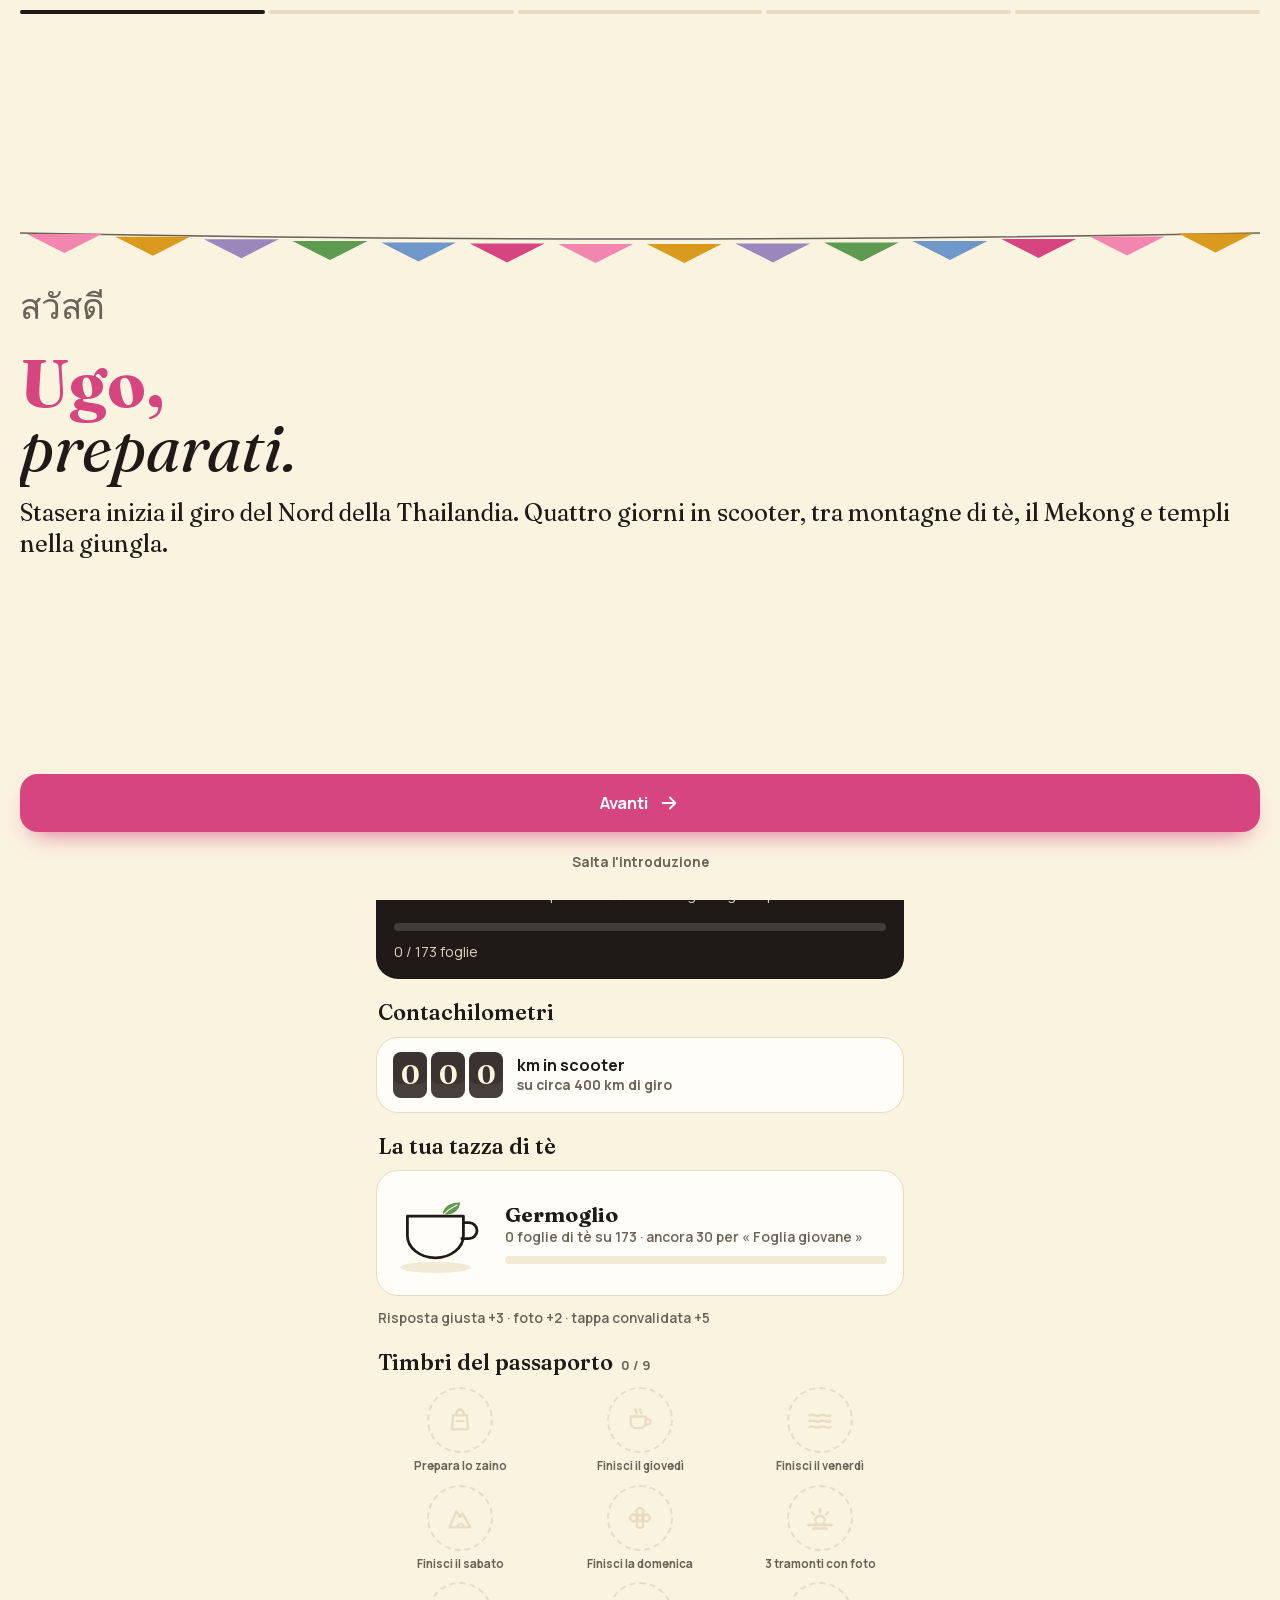
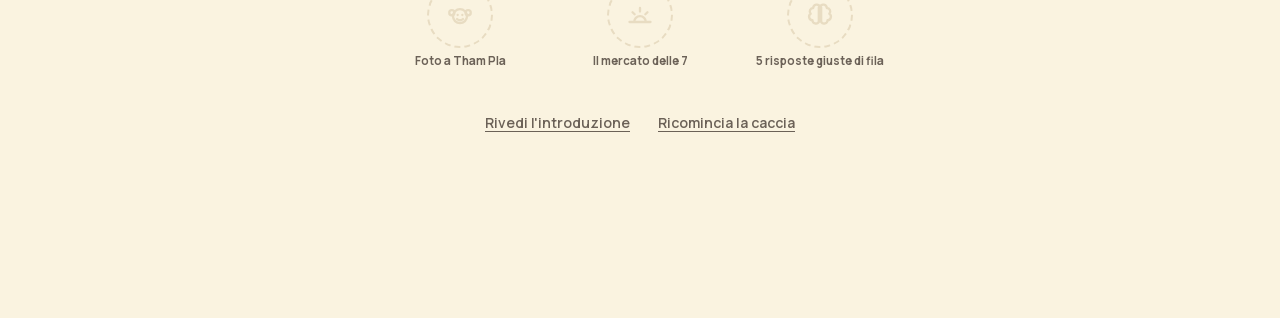
==== commit 948ab55d: "Caccia : intro a stories, tappa 0 zaino, premio massaggio thai, tema road trip nel Nord" ====
--- a/chasse.html
+++ b/chasse.html
@@ -14,27 +14,29 @@
 <meta name="apple-mobile-web-app-status-bar-style" content="default">
 <link rel="stylesheet" href="fonts/fonts.css">
 <style>
-/* Layout : app mobile. Mappa disegnata come home, una tappa alla volta, bottone d'azione nella zona del pollice,
-   barra delle schede in basso. Punti = foglie di tè che riempiono una tazza, timbri da passaporto. */
+/* Layout : app mobile da road trip. Intro a "stories", mappa disegnata come home, una tappa alla volta,
+   bottone d'azione nella zona del pollice, barra delle schede in basso. Bandierine tung del Nord Thailandia,
+   scooter che avanza sulla strada, contachilometri, foglie di tè che riempiono la tazza. */
 :root{
   --bg:#FAF3E0; --surface:#FFFDF8; --surface2:#F3EAD3; --ink:#1F1A17; --muted:#6B6157; --line:#E8DCC2;
   --accent:#D6457F; --accent-ink:#FFFFFF; --blush:#FBC9DC; --gold:#D99A1E; --leaf:#5E9A4F; --tea:#C98A3A;
-  --ok:#3F8A43; --okbg:#DDEFD6; --ko:#C2413A; --kobg:#F8DAD5; --river:#CFE0F1; --paper:#FFF8E8; --shadow:rgba(80,50,20,.18);
+  --ok:#3F8A43; --okbg:#DDEFD6; --ko:#C2413A; --kobg:#F8DAD5; --river:#CFE0F1; --paper:#FFF8E8; --asphalt:#3A3330; --shadow:rgba(80,50,20,.18);
   --d1:#F386AE; --d2:#9C87BC; --d3:#6F98C8; --d4:#7FA477;
   --display:"Fraunces", Georgia, "Times New Roman", serif;
   --body:"Manrope", system-ui, -apple-system, "Segoe UI", sans-serif;
+  --thai:"Thonburi", "Sukhumvit Set", "Noto Sans Thai", system-ui, sans-serif;
   --tab:64px; --sb:env(safe-area-inset-bottom,0px); --st:env(safe-area-inset-top,0px);
   color-scheme:light;
 }
 @media (prefers-color-scheme: dark){:root:not([data-theme="light"]){
   --bg:#17131A; --surface:#221C24; --surface2:#2C2530; --ink:#F6EEE6; --muted:#B3A79F; --line:#3A3140;
   --accent:#F386AE; --accent-ink:#1A1016; --blush:#4A2A3A; --gold:#F0C766; --leaf:#8CCB7E; --tea:#E0A85A;
-  --ok:#8CCB86; --okbg:#21362A; --ko:#F08A80; --kobg:#3E2226; --river:#2B3A4C; --paper:#241E26; --shadow:rgba(0,0,0,.5);
+  --ok:#8CCB86; --okbg:#21362A; --ko:#F08A80; --kobg:#3E2226; --river:#2B3A4C; --paper:#241E26; --asphalt:#0F0C10; --shadow:rgba(0,0,0,.5);
   --d1:#F59BBE; --d2:#B6A3D6; --d3:#8DB2DD; --d4:#9CC293; color-scheme:dark}}
 :root[data-theme="dark"]{
   --bg:#17131A; --surface:#221C24; --surface2:#2C2530; --ink:#F6EEE6; --muted:#B3A79F; --line:#3A3140;
   --accent:#F386AE; --accent-ink:#1A1016; --blush:#4A2A3A; --gold:#F0C766; --leaf:#8CCB7E; --tea:#E0A85A;
-  --ok:#8CCB86; --okbg:#21362A; --ko:#F08A80; --kobg:#3E2226; --river:#2B3A4C; --paper:#241E26; --shadow:rgba(0,0,0,.5);
+  --ok:#8CCB86; --okbg:#21362A; --ko:#F08A80; --kobg:#3E2226; --river:#2B3A4C; --paper:#241E26; --asphalt:#0F0C10; --shadow:rgba(0,0,0,.5);
   --d1:#F59BBE; --d2:#B6A3D6; --d3:#8DB2DD; --d4:#9CC293; color-scheme:dark}
 
 *{box-sizing:border-box;-webkit-tap-highlight-color:transparent}
@@ -45,12 +47,14 @@
 h1,h2,h3{font-family:var(--display);font-weight:600;line-height:1.1;margin:0;text-wrap:balance}
 p{margin:0}
 button{font:inherit;color:inherit;background:none;border:0;padding:0;cursor:pointer;touch-action:manipulation}
-button:focus-visible,a:focus-visible,g[data-act]:focus-visible{outline:3px solid var(--gold);outline-offset:2px;border-radius:12px}
+button:focus-visible,a:focus-visible,g[data-act]:focus-visible,label:focus-within{outline:3px solid var(--gold);outline-offset:2px;border-radius:12px}
 svg.i{width:22px;height:22px;flex:none;fill:none;stroke:currentColor;stroke-width:2;stroke-linecap:round;stroke-linejoin:round}
-
-/* Barra in alto */
+.th{font-family:var(--thai);font-weight:400}
+.flags{display:block;width:100%;height:34px}
+
+/* Barra in alto con la strada */
 .top{position:sticky;top:var(--st);z-index:10;background:color-mix(in srgb,var(--bg) 88%,transparent);
-  -webkit-backdrop-filter:blur(14px);backdrop-filter:blur(14px);padding:10px 16px 8px;display:grid;gap:8px}
+  -webkit-backdrop-filter:blur(14px);backdrop-filter:blur(14px);padding:10px 16px 10px;display:grid;gap:10px}
 .top .bar{display:flex;align-items:center;justify-content:space-between;gap:10px}
 .top .title{font-family:var(--display);font-weight:700;font-size:1.15rem;display:flex;align-items:baseline;gap:8px;min-width:0}
 .top .title small{font-family:var(--body);font-size:.78rem;font-weight:700;color:var(--muted)}
@@ -59,44 +63,70 @@
 .leaves .lf{width:24px;height:24px;border-radius:50%;background:var(--leaf);display:grid;place-items:center}
 .leaves .lf svg{width:15px;height:15px;color:#fff;stroke-width:2.2}
 .leaves.bump{animation:bump .5s ease}
-.seg{display:grid;grid-template-columns:repeat(16,1fr);gap:3px}
-.seg i{height:5px;border-radius:3px;background:var(--line)}
-.seg i.done{background:var(--c)}
-.seg i.skip{background:color-mix(in srgb,var(--c) 30%,var(--line))}
-.seg i.here{background:var(--ink)}
-
-main{padding:6px 16px calc(var(--tab) + var(--sb) + 104px);max-width:560px;margin:0 auto}
+.road{position:relative;height:10px;border-radius:5px;background:var(--asphalt);margin-inline:12px 4px}
+.road::after{content:"";position:absolute;left:6px;right:6px;top:4px;border-top:2px dashed rgba(255,255,255,.55)}
+.road .done{position:absolute;left:0;top:0;bottom:0;border-radius:5px;background:linear-gradient(90deg,var(--d1),var(--d2),var(--d3),var(--d4));transition:width .6s ease}
+.road .moto{position:absolute;top:-17px;transform:translateX(-50%);width:28px;height:28px;border-radius:50%;background:var(--surface);border:2px solid var(--ink);
+  display:grid;place-items:center;transition:left .6s ease;z-index:1}
+.road .moto svg{width:18px;height:18px;stroke-width:2.2}
+
+main{padding:6px 16px calc(var(--tab) + var(--sb) + 110px);max-width:560px;margin:0 auto}
 
 /* Mappa */
-.maphead{display:grid;gap:4px;padding:8px 2px 12px}
+.maphead{display:grid;gap:4px;padding:4px 2px 12px}
 .maphead h1{font-size:2.1rem;color:var(--accent)}
 .maphead h1 em{font-weight:400;color:var(--ink)}
 .maphead p{color:var(--muted);font-weight:600;font-size:.92rem}
 .map{background:var(--paper);border:1px solid var(--line);border-radius:26px;overflow:hidden;box-shadow:0 18px 40px -30px var(--shadow)}
-.map svg{display:block;width:100%;height:auto}
+.map svg.m{display:block;width:100%;height:auto}
 .map text{font-family:var(--body);fill:var(--muted)}
 .map .lab{font-family:var(--display);font-weight:700;fill:var(--ink);font-size:21px;paint-order:stroke;stroke:var(--paper);stroke-width:5px;stroke-linejoin:round}
 .map g[data-act]{cursor:pointer}
 .map .pulse{animation:pulse 1.6s ease-out infinite;transform-box:fill-box;transform-origin:center}
+.map .bob{animation:bob 1.2s ease-in-out infinite}
 .legend{display:flex;flex-wrap:wrap;gap:6px 14px;padding:10px 14px 14px;font-size:.78rem;font-weight:700;color:var(--muted)}
 .legend span{display:inline-flex;align-items:center;gap:6px}
 .legend i{width:12px;height:12px;border-radius:50%;display:inline-block}
 
-/* Tazza e timbri */
+/* Pannelli */
 .sect{margin-top:22px;display:grid;gap:12px}
-.sect h2{font-size:1.35rem;padding-inline:2px}
-.cupbox{display:grid;grid-template-columns:auto 1fr;gap:16px;align-items:center;background:var(--surface);border:1px solid var(--line);border-radius:22px;padding:14px 16px}
+.sect h2{font-size:1.35rem;padding-inline:2px;display:flex;align-items:baseline;gap:8px}
+.sect h2 small{font-family:var(--body);font-size:.8rem;color:var(--muted);font-weight:700}
+.panel{background:var(--surface);border:1px solid var(--line);border-radius:22px;padding:14px 16px}
+.odo{display:flex;align-items:center;gap:14px}
+.odo .digits{display:flex;gap:4px}
+.odo .digits b{width:34px;height:46px;border-radius:8px;background:var(--asphalt);color:#FFF4DC;display:grid;place-items:center;
+  font-family:var(--display);font-size:1.7rem;font-weight:700;font-variant-numeric:tabular-nums;box-shadow:inset 0 -14px 0 rgba(255,255,255,.06)}
+.odo .u{font-size:.86rem;color:var(--muted);font-weight:700;line-height:1.3}
+.odo .u b{display:block;color:var(--ink);font-size:1rem}
+.cupbox{display:grid;grid-template-columns:auto 1fr;gap:16px;align-items:center}
 .cupbox svg{width:96px;height:96px}
-.cupbox .lvl{font-family:var(--display);font-size:1.3rem;font-weight:700;line-height:1.15}
-.cupbox .sub{font-size:.86rem;color:var(--muted);font-weight:600}
+.lvl{font-family:var(--display);font-size:1.3rem;font-weight:700;line-height:1.15}
+.sub{font-size:.86rem;color:var(--muted);font-weight:600}
 .meter{height:8px;border-radius:4px;background:var(--surface2);overflow:hidden;margin-top:8px}
 .meter i{display:block;height:100%;background:var(--leaf);border-radius:4px;transition:width .6s ease}
 .howpts{color:var(--muted);font-size:.86rem;font-weight:600;padding-inline:2px}
 .steam path{animation:steam 2.4s ease-in-out infinite}
 .steam path:nth-child(2){animation-delay:.6s}.steam path:nth-child(3){animation-delay:1.2s}
-.stamps{display:grid;grid-template-columns:repeat(4,minmax(0,1fr));gap:10px}
-.stamp{display:grid;justify-items:center;gap:6px;text-align:center;font-size:.7rem;font-weight:700;line-height:1.2;color:var(--muted)}
-.stamp .s{width:64px;height:64px;border-radius:50%;display:grid;place-items:center;border:2px dashed var(--line);color:var(--line)}
+
+/* Buono regalo */
+.voucher{position:relative;border-radius:22px;padding:18px 18px 16px;background:var(--ink);color:var(--bg);display:grid;gap:10px;overflow:hidden}
+.voucher::before,.voucher::after{content:"";position:absolute;top:50%;width:22px;height:22px;border-radius:50%;background:var(--bg);transform:translateY(-50%)}
+.voucher::before{left:-11px}.voucher::after{right:-11px}
+.voucher .k{font-size:.7rem;font-weight:800;letter-spacing:.16em;text-transform:uppercase;color:var(--gold)}
+.voucher h3{font-size:1.5rem;line-height:1.15}
+.voucher .row{display:flex;align-items:center;gap:12px}
+.voucher .gift{width:54px;height:54px;flex:none;border-radius:16px;background:color-mix(in srgb,var(--gold) 22%,transparent);color:var(--gold);display:grid;place-items:center}
+.voucher .gift svg{width:30px;height:30px}
+.voucher p{font-size:.9rem;opacity:.85}
+.voucher .meter{background:rgba(255,255,255,.15)}
+.voucher .meter i{background:var(--gold)}
+.voucher.won{background:linear-gradient(135deg,var(--accent),var(--gold));color:#fff}
+.voucher.won .k{color:#fff}
+
+.stamps{display:grid;grid-template-columns:repeat(3,minmax(0,1fr));gap:12px}
+.stamp{display:grid;justify-items:center;gap:6px;text-align:center;font-size:.72rem;font-weight:700;line-height:1.2;color:var(--muted)}
+.stamp .s{width:66px;height:66px;border-radius:50%;display:grid;place-items:center;border:2px dashed var(--line);color:var(--line)}
 .stamp .s svg{width:28px;height:28px}
 .stamp.on{color:var(--ink)}
 .stamp.on .s{border:3px double var(--c);color:var(--c);background:color-mix(in srgb,var(--c) 14%,transparent);transform:rotate(-9deg)}
@@ -104,13 +134,14 @@
 /* Tappa */
 .when{display:inline-flex;align-items:center;gap:8px;font-size:.78rem;font-weight:800;letter-spacing:.08em;text-transform:uppercase;color:var(--muted)}
 .dot{width:10px;height:10px;border-radius:50%;background:var(--c);flex:none}
-.card{background:var(--surface);border:1px solid var(--line);border-radius:26px;padding:20px 18px;display:grid;gap:16px;
+.card{background:var(--surface);border:1px solid var(--line);border-radius:26px;padding:22px 18px 20px;display:grid;gap:16px;
   box-shadow:0 18px 40px -30px var(--shadow);position:relative;overflow:hidden;animation:rise .35s ease-out}
 .card::before{content:"";position:absolute;inset:0 0 auto 0;height:6px;background:var(--c)}
 .num{font-family:var(--display);font-size:3.2rem;font-weight:700;line-height:.9;color:var(--c);font-variant-numeric:tabular-nums}
 .qlbl{display:flex;align-items:center;gap:8px;font-size:.72rem;font-weight:800;letter-spacing:.14em;text-transform:uppercase;color:var(--accent)}
 .qlbl svg{width:16px;height:16px}
 .q{font-family:var(--display);font-size:1.4rem;line-height:1.28;font-weight:600}
+.qblock{display:grid;gap:12px}
 .opts{display:grid;gap:8px}
 .opt{display:flex;align-items:center;gap:12px;width:100%;min-height:56px;padding:10px 14px;border-radius:16px;text-align:left;
   background:var(--surface2);border:2px solid transparent;font-weight:700;font-size:1rem;line-height:1.3;transition:transform .12s ease}
@@ -129,22 +160,35 @@
 .verdict.ok{background:var(--okbg)}.verdict.ko{background:var(--kobg)}
 .verdict .gain{flex:none;display:inline-flex;align-items:center;gap:4px;font-weight:800;color:var(--leaf)}
 .verdict .gain svg{width:18px;height:18px}
-
-.place{display:grid;gap:6px;animation:rise .4s ease-out}
+.place{display:grid;gap:4px;animation:rise .4s ease-out}
 .place .lbl{font-size:.72rem;font-weight:800;letter-spacing:.14em;text-transform:uppercase;color:var(--accent)}
 .place h2{font-size:1.75rem}
-.place p{color:var(--muted);font-size:.98rem}
+.place .th{color:var(--muted);font-size:1.05rem}
+.place p{color:var(--muted);font-size:.98rem;margin-top:4px}
 .chipbtn{display:inline-flex;align-items:center;gap:8px;min-height:44px;padding:0 16px;border-radius:999px;background:var(--surface2);font-weight:700;font-size:.92rem}
 .chipbtn svg{width:18px;height:18px}
 a.chipbtn{color:var(--ink);text-decoration:none}
 .mystery{display:flex;align-items:center;gap:12px;background:var(--surface2);border-radius:16px;padding:12px 14px;color:var(--muted);font-weight:700;font-size:.92rem}
 .mystery .qm{width:36px;height:36px;border-radius:50%;border:2px dashed var(--muted);display:grid;place-items:center;font-family:var(--display);font-weight:700;font-size:1.1rem;flex:none}
 
+.checklist{display:grid;gap:6px;background:var(--surface2);border-radius:20px;padding:14px}
+.checklist .head{display:flex;justify-content:space-between;align-items:center;gap:10px}
+.checklist .head b{font-size:.72rem;font-weight:800;letter-spacing:.14em;text-transform:uppercase;color:var(--accent)}
+.checklist .head span{font-size:.85rem;font-weight:800;font-variant-numeric:tabular-nums}
+.ck{display:flex;align-items:center;gap:12px;min-height:48px;padding:6px 8px;border-radius:12px;cursor:pointer;font-weight:600;font-size:.96rem;line-height:1.3}
+.ck input{position:absolute;opacity:0;width:1px;height:1px}
+.ck .box{flex:none;width:26px;height:26px;border-radius:8px;border:2px solid var(--muted);display:grid;place-items:center;background:var(--surface);transition:background .15s ease}
+.ck .box svg{width:16px;height:16px;stroke-width:3;opacity:0;color:#fff}
+.ck input:checked + .box{background:var(--leaf);border-color:var(--leaf)}
+.ck input:checked + .box svg{opacity:1}
+.ck input:checked ~ span{color:var(--muted);text-decoration:line-through}
+
 .mission{display:grid;gap:12px;border-radius:20px;padding:16px;background:var(--blush)}
 .mission .lbl{display:flex;align-items:center;gap:8px;font-size:.72rem;font-weight:800;letter-spacing:.14em;text-transform:uppercase;color:var(--accent)}
 .mission .lbl svg{width:16px;height:16px}
 .mission p{font-weight:700;font-size:1.08rem;line-height:1.35}
-.shot{display:grid;place-items:center;gap:8px;min-height:160px;border-radius:16px;border:2px dashed color-mix(in srgb,var(--accent) 55%,transparent);
+.mission small{font-weight:600;color:var(--muted);font-size:.86rem}
+.shot{display:grid;place-items:center;gap:8px;min-height:150px;border-radius:16px;border:2px dashed color-mix(in srgb,var(--accent) 55%,transparent);
   background:color-mix(in srgb,var(--surface) 70%,transparent);color:var(--accent);font-weight:800;text-align:center;padding:16px;width:100%}
 .shot svg{width:40px;height:40px;stroke-width:1.6}
 .shot small{display:block;font-weight:600;color:var(--muted);font-size:.82rem}
@@ -156,7 +200,6 @@
 .saving{font-size:.88rem;color:var(--muted);font-weight:600}
 .err{font-size:.9rem;color:var(--ko);font-weight:700}
 .note{font-size:.88rem;font-weight:700;color:var(--muted)}
-
 .minor{display:flex;justify-content:center;padding-top:4px}
 .minor button{min-height:44px;padding:0 10px;color:var(--muted);font-size:.88rem;font-weight:600;text-decoration:underline;text-underline-offset:3px}
 .confirm{display:grid;gap:10px;background:var(--surface2);border-radius:16px;padding:14px;font-size:.95rem}
@@ -177,6 +220,7 @@
   display:flex;align-items:center;justify-content:center;gap:10px;box-shadow:0 12px 26px -14px var(--accent);transition:transform .12s ease;-webkit-user-select:none;user-select:none}
 .primary:active{transform:scale(.98)}
 .primary.alt{background:var(--ink);color:var(--bg);box-shadow:none}
+.primary.wait{background:var(--surface2);color:var(--muted);box-shadow:none}
 .primary .pts{display:inline-flex;align-items:center;gap:4px;font-size:.85rem;font-weight:800;background:rgba(255,255,255,.22);border-radius:999px;padding:2px 9px}
 .primary .pts svg{width:15px;height:15px}
 
@@ -200,7 +244,7 @@
 .grid .cap{position:absolute;left:0;right:0;bottom:0;padding:22px 10px 8px;background:linear-gradient(transparent,rgba(0,0,0,.65));color:#fff;font-size:.78rem;font-weight:700;text-align:left;line-height:1.25}
 .empty{display:grid;gap:10px;justify-items:center;text-align:center;padding:50px 20px;color:var(--muted)}
 .empty svg{width:44px;height:44px;stroke-width:1.5}
-.treasure{border-radius:26px;padding:26px 20px;display:grid;gap:10px;text-align:center;background:var(--surface);border:1px solid var(--line)}
+.treasure{border-radius:26px;padding:22px 20px;display:grid;gap:10px;text-align:center;background:var(--surface);border:1px solid var(--line)}
 .treasure h2{font-size:2.2rem;color:var(--accent)}
 .treasure svg.cup{width:120px;height:120px}
 .sign{font-family:var(--display);font-style:italic;color:var(--accent)}
@@ -226,31 +270,57 @@
 .party .gain{display:inline-flex;align-items:center;gap:8px;font-family:var(--display);font-size:2.3rem;font-weight:700;color:var(--leaf);line-height:1}
 .party .gain svg{width:30px;height:30px}
 .party .rk{font-weight:800;background:var(--blush);border-radius:999px;padding:6px 14px;font-size:.9rem}
+.party .km{font-size:.88rem;font-weight:700;color:var(--muted)}
 .party .newstamp{display:flex;align-items:center;gap:10px;font-weight:800;font-size:.92rem}
 .party .newstamp .s{width:44px;height:44px;border-radius:50%;border:3px double var(--c);color:var(--c);display:grid;place-items:center;transform:rotate(-9deg)}
 .party .newstamp .s svg{width:22px;height:22px}
 
-/* Benvenuto e installazione */
-.welcome{position:fixed;inset:0;z-index:50;background:var(--bg);display:grid;align-content:center;gap:20px;padding:calc(var(--st) + 24px) 24px calc(var(--sb) + 24px);overflow:auto}
-.welcome .k{font-size:.75rem;font-weight:800;letter-spacing:.16em;text-transform:uppercase;color:var(--accent)}
-.welcome h1{font-size:clamp(2.8rem,14vw,4rem);font-weight:700;color:var(--accent);line-height:.95}
-.welcome h1 em{display:block;font-weight:400;color:var(--ink)}
+/* Intro a stories */
+.story{position:fixed;inset:0;z-index:50;background:var(--bg);display:grid;grid-template-rows:auto 1fr auto;padding:calc(var(--st) + 10px) 20px calc(var(--sb) + 18px);overflow:hidden}
+.story .bars{display:grid;grid-auto-flow:column;gap:4px}
+.story .bars i{height:4px;border-radius:2px;background:var(--line);overflow:hidden}
+.story .bars i.on{background:var(--ink)}
+.story .stage{display:grid;align-content:center;gap:18px;min-height:0;overflow:auto;padding-block:12px}
+.story .stage > *{animation:rise .5s ease-out both}
+.story .stage > *:nth-child(2){animation-delay:.08s}.story .stage > *:nth-child(3){animation-delay:.16s}.story .stage > *:nth-child(4){animation-delay:.24s}.story .stage > *:nth-child(5){animation-delay:.32s}
+.story .k{font-size:.75rem;font-weight:800;letter-spacing:.16em;text-transform:uppercase;color:var(--accent)}
+.story h1{font-size:clamp(2.8rem,14vw,4.2rem);font-weight:700;color:var(--accent);line-height:.95}
+.story h1 em{display:block;font-weight:400;color:var(--ink)}
+.story .big{font-family:var(--display);font-size:1.5rem;line-height:1.3}
+.story .hello{font-family:var(--thai);font-size:2.2rem;color:var(--muted)}
+.story .foot{display:grid;gap:10px}
+.story .skip{justify-self:center;min-height:40px;color:var(--muted);font-size:.85rem;font-weight:700}
+.ticket{background:var(--surface);border:1px solid var(--line);border-radius:22px;overflow:hidden;box-shadow:0 20px 40px -28px var(--shadow)}
+.ticket .tt{background:var(--accent);color:var(--accent-ink);padding:12px 16px;display:flex;justify-content:space-between;align-items:center;font-weight:800;font-size:.78rem;letter-spacing:.12em;text-transform:uppercase}
+.ticket .route{display:grid;grid-template-columns:1fr auto 1fr;align-items:center;gap:8px;padding:16px}
+.ticket .route b{font-family:var(--display);font-size:1.5rem;display:block;line-height:1.1}
+.ticket .route small{font-size:.72rem;font-weight:800;letter-spacing:.12em;text-transform:uppercase;color:var(--muted)}
+.ticket .route .mid{color:var(--accent);display:grid;justify-items:center;font-size:.72rem;font-weight:700;color:var(--muted)}
+.ticket .route .mid svg{width:30px;height:30px;color:var(--accent)}
+.ticket .perf{border-top:2px dashed var(--line);position:relative;margin-inline:14px}
+.ticket .info{display:grid;grid-template-columns:1fr 1fr;gap:12px 16px;padding:14px 16px 16px}
+.ticket .info span{display:block;font-size:.68rem;font-weight:800;letter-spacing:.12em;text-transform:uppercase;color:var(--muted)}
+.ticket .info b{font-size:.95rem}
+.ticket .code{height:34px;margin:0 16px 16px;background:repeating-linear-gradient(90deg,var(--ink) 0 2px,transparent 2px 5px,var(--ink) 5px 6px,transparent 6px 10px)}
 .rules{display:grid;gap:10px;list-style:none;padding:0;margin:0}
 .rules li{display:flex;gap:14px;align-items:center;background:var(--surface);border:1px solid var(--line);border-radius:18px;padding:11px 14px;font-weight:600;font-size:.96rem}
 .rules .ri{width:42px;height:42px;border-radius:12px;display:grid;place-items:center;flex:none;background:var(--blush);color:var(--accent)}
 .rules .ri.g{background:var(--okbg);color:var(--leaf)}
+.giftbig{width:120px;height:120px;justify-self:center;animation:wiggle 2.4s ease-in-out infinite!important}
 .sheet{position:fixed;left:10px;right:10px;bottom:calc(var(--tab) + var(--sb) + 84px);z-index:35;background:var(--ink);color:var(--bg);border-radius:20px;padding:16px;
   display:grid;gap:10px;box-shadow:0 20px 40px -20px var(--shadow);animation:rise .35s ease-out;max-width:540px;margin:0 auto}
 .sheet p{font-size:.92rem;opacity:.9}
 .sheet button{justify-self:end;min-height:44px;padding:0 18px;border-radius:999px;background:var(--bg);color:var(--ink);font-weight:800}
-.toast{position:fixed;left:50%;top:calc(var(--st) + 70px);transform:translateX(-50%);z-index:45;background:var(--ink);color:var(--bg);border-radius:999px;padding:10px 18px;font-weight:700;font-size:.9rem;animation:rise .3s ease-out;white-space:nowrap}
+.toast{position:fixed;left:50%;top:calc(var(--st) + 76px);transform:translateX(-50%);z-index:45;background:var(--ink);color:var(--bg);border-radius:999px;padding:10px 18px;font-weight:700;font-size:.9rem;animation:rise .3s ease-out;white-space:nowrap}
 input[type=file]{position:fixed;left:-9999px;width:1px;height:1px;opacity:0}
 
 @keyframes rise{from{opacity:0;transform:translateY(10px)}to{opacity:1;transform:none}}
 @keyframes popin{from{opacity:0;transform:scale(.8)}to{opacity:1;transform:none}}
 @keyframes bump{40%{transform:scale(1.15)}}
 @keyframes pulse{0%{transform:scale(1);opacity:.7}100%{transform:scale(2.2);opacity:0}}
+@keyframes bob{0%,100%{transform:translateY(0)}50%{transform:translateY(-4px)}}
 @keyframes steam{0%,100%{opacity:0;transform:translateY(4px)}50%{opacity:.8;transform:translateY(-3px)}}
+@keyframes wiggle{0%,80%,100%{transform:rotate(0)}85%{transform:rotate(-7deg)}90%{transform:rotate(6deg)}95%{transform:rotate(-3deg)}}
 @media (prefers-reduced-motion:reduce){*{animation:none!important;transition:none!important}}
 </style>
 </head>
@@ -263,93 +333,85 @@
 <div id="layer"></div>
 
 <script>
-/* ---------- Tappe : domanda a scelta multipla (a = indice della risposta giusta) ---------- */
+/* ---------- Tappe. quiz: domande a scelta multipla (a = indice della risposta giusta, all = tutte giuste).
+   km = chilometri in scooter per arrivarci. La tappa 0 si gioca stasera e non è sulla mappa. ---------- */
 var STEPS=[
- {id:'lalitta',day:1,when:'Giovedì 15 · 9:30',x:250,y:560,lx:-30,ly:7,anc:'end',short:'Lalitta Café',
-  q:"Al Lalitta Café, in cosa si trasforma il biglietto d'ingresso da 60 ฿?",o:['In un dolce','In una bevanda','In una cartolina',"In un'offerta al tempio"],a:1,
-  f:"Il giardino è ispirato alla foresta mitica di Himmapan.",
+ {id:'zaino',day:0,when:'Stasera · aperitivo',km:0,
+  quiz:[{q:'Quanti giorni dura il giro in scooter?',o:['2 giorni','4 giorni','7 giorni','Finché dura la benzina'],a:1,f:'Da giovedì 15 a domenica 18 ottobre: 4 giorni, 3 notti, circa 400 km.'},
+        {q:'Perché ami Lison?',o:['Per il suo sorriso','Perché organizza viaggi perfetti','Per le sue lezioni di yoga','Tutte le risposte sono giuste'],all:true,f:'Qualunque risposta era giusta. Lison approva.'}],
+  place:'Lo zaino',about:"Domani si parte alle 9:15 da Chiang Rai. Lo zaino viaggia sullo scooter: solo l'indispensabile.",
+  check:['Passaporto','Patente (e permesso internazionale)','Contanti in tagli piccoli: 20 e 100 ฿','Una felpa: a Mae Salong la sera fa freddo','Pantaloni lunghi o un pareo per i templi','Giacca antipioggia','Pantaloncini e un asciugamano piccolo per le sorgenti','Crema solare e occhiali da sole','Antizanzare','Power bank e cavo','La mappa di Chiang Rai scaricata offline su Google Maps','Il buonumore (questo è obbligatorio)'],
+  mission:'Tu che fai lo zaino con il casco già in testa.',tip:'Niente casco a portata di mano? Va bene anche un\'insalatiera.'},
+ {id:'lalitta',day:1,when:'Giovedì 15 · 9:30',km:7,x:250,y:560,lx:-30,ly:7,anc:'end',short:'Lalitta Café',
+  quiz:[{q:"Al Lalitta Café, in cosa si trasforma il biglietto d'ingresso da 60 ฿?",o:['In un dolce','In una bevanda','In una cartolina',"In un'offerta al tempio"],a:1,f:'Il giardino è ispirato alla foresta mitica di Himmapan.'}],
   place:'Lalitta Café',about:"Un caffè-giardino con cascate, ponti di pietra e sculture ovunque. Colazione in mezzo all'acqua.",
-  mission:'Voi due davanti a una cascata.',maps:'https://www.google.com/maps/search/?api=1&query=Lalitta+Caf%C3%A9+Rim+Kok+Chiang+Rai'},
- {id:'patueng',day:1,when:'Giovedì 15 · 11:45',x:247,y:390,lx:30,ly:7,anc:'start',short:'Pa Tueng',
-  q:"Cosa cuoce la gente del posto nell'acqua più calda delle sorgenti di Pa Tueng?",o:['Il riso','Le pannocchie','Le uova','Il tè'],a:2,
-  f:"Il geyser spruzza l'acqua a una decina di metri d'altezza.",
+  mission:'Voi due su un ponte di pietra, con una cascata dietro.',maps:'https://www.google.com/maps/search/?api=1&query=Lalitta+Caf%C3%A9+Rim+Kok+Chiang+Rai'},
+ {id:'patueng',day:1,when:'Giovedì 15 · 11:45',km:30,x:247,y:390,lx:30,ly:7,anc:'start',short:'Pa Tueng',th:'บ่อน้ำพุร้อนป่าตึง',
+  quiz:[{q:"Cosa cuoce la gente del posto nell'acqua più calda delle sorgenti di Pa Tueng?",o:['Il riso','Le pannocchie','Le uova','Il tè'],a:2,f:"Il geyser spruzza l'acqua a una decina di metri d'altezza."}],
   place:'Pa Tueng Hot Springs',about:"Un geyser in un piccolo parco e vasche gratuite dove si immergono i piedi. Un po' di odore di zolfo.",
-  mission:'I vostri quattro piedi nella stessa vasca.',maps:'https://www.google.com/maps/search/?api=1&query=Pa+Tueng+Hot+Springs&query_place_id=ChIJG_i8gDr81jAROG8mZbGQzWU'},
- {id:'xinshidai',day:1,when:'Giovedì 15 · 13:30',x:90,y:345,lx:0,ly:46,anc:'middle',short:'Xin Shi Dai',
-  q:"Da quanto tempo esiste la panetteria Xin Shi Dai di Mae Salong?",o:['Da più di 50 anni','Da 5 anni','Da 150 anni',"Dall'anno scorso"],a:0,
-  f:"Tutto è fatto in casa con burro vero.",
-  place:'Xin Shi Dai Bakery',about:"Panetteria di famiglia a Mae Salong. Pizza dello Yunnan, tempura, onion rings, e il rotolo alla vaniglia.",
-  mission:'Il rotolo alla vaniglia, prima del primo morso.',maps:'https://www.google.com/maps/search/?api=1&query=Xin+Shi+Dai+Bakery&query_place_id=ChIJS9MTd03h1jARpEt43s_AlXI'},
- {id:'maesalong',day:1,when:'Giovedì 15 · 15:30',x:140,y:318,lx:30,ly:7,anc:'start',short:'Mae Salong',
-  q:"Chi ha fondato il villaggio di Mae Salong dopo il 1949?",o:['Monaci tibetani','Mercanti inglesi','Soldati cinesi nazionalisti','Pescatori del Mekong'],a:2,
-  f:"I loro figli hanno sostituito l'oppio con il tè oolong.",
-  place:'Il villaggio di Mae Salong',about:"Il museo dei Martiri cinesi, la tomba del generale Tuan e la via delle case del tè, dove la degustazione è gratis.",
-  mission:"Un brindisi con due tazzine di oolong.",maps:'https://www.google.com/maps/search/?api=1&query=Chinese+Martyrs+Memorial+Museum+Mae+Salong'},
- {id:'sunset1',day:1,when:'Giovedì 15 · 17:15',x:50,y:312,lx:0,ly:-30,anc:'middle',short:'Tramonto',
-  q:"A che ora tramonta il sole sulle piantagioni di Mae Salong a metà ottobre?",o:['Verso le 16:15','Verso le 17:50','Verso le 19:30','Verso le 20:45'],a:1,
-  f:"Al buio, spegnete la luce del balcone: si vedono le lucciole.",
-  place:'Tramonto sulle piantagioni',about:"Dalla terrazza di Mae Salong Flower Hills, oppure dal balcone di Twins Farm.",
-  mission:'Le vostre due silhouette davanti al tramonto.',maps:'https://www.google.com/maps/search/?api=1&query=Mae+Salong+Flower+Hills&query_place_id=ChIJL89Xcwjk1jARzrydZQFGhag'},
- {id:'marche',day:2,when:'Venerdì 16 · 7:00',x:100,y:262,lx:0,ly:-30,anc:'middle',short:'Mercato',
-  q:"Qual è la colazione tipica al mercato del mattino di Mae Salong?",o:['Cappuccino e cornetto','Latte di soia caldo e frittelle cinesi','Riso al mango','Pho vietnamita'],a:1,
-  f:"Il grosso del mercato succede prima delle 8.",
-  place:'Il mercato del mattino',about:"Gli Akha scendono dalle montagne con erbe, funghi e tè. Dite « jay » per la versione senza carne.",
-  mission:'Latte di soia e frittelle, tenuti dalle vostre mani.',maps:'https://www.google.com/maps/search/?api=1&query=5J8G%2BC97+Mae+Salong+Nok'},
- {id:'triangle',day:2,when:'Venerdì 16 · 15:35',x:516,y:128,lx:0,ly:-30,anc:'middle',short:"Triangolo d'Oro",
-  q:"Quali paesi si guardano al Triangolo d'Oro?",o:['Thailandia, Cambogia, Vietnam','Thailandia, Laos, Cina','Thailandia, Laos, Myanmar','Thailandia, Myanmar, India'],a:2,
-  f:"Il fiume Ruak si getta nel Mekong proprio qui, a Sop Ruak.",
+  mission:'Un selfie con il geyser che esplode dietro di voi.',tip:'Aspettate il getto più alto: scatta al momento giusto.',maps:'https://www.google.com/maps/search/?api=1&query=Pa+Tueng+Hot+Springs&query_place_id=ChIJG_i8gDr81jAROG8mZbGQzWU'},
+ {id:'xinshidai',day:1,when:'Giovedì 15 · 13:30',km:45,x:90,y:345,lx:0,ly:46,anc:'middle',short:'Xin Shi Dai',
+  quiz:[{q:'Da quanto tempo esiste la panetteria Xin Shi Dai di Mae Salong?',o:['Da più di 50 anni','Da 5 anni','Da 150 anni',"Dall'anno scorso"],a:0,f:'Tutto è fatto in casa con burro vero.'}],
+  place:'Xin Shi Dai Bakery',about:'Panetteria di famiglia a Mae Salong. Pizza dello Yunnan, tempura, onion rings, e il rotolo alla vaniglia.',
+  mission:'Lison che ti imbocca il primo pezzo di rotolo alla vaniglia.',maps:'https://www.google.com/maps/search/?api=1&query=Xin+Shi+Dai+Bakery&query_place_id=ChIJS9MTd03h1jARpEt43s_AlXI'},
+ {id:'maesalong',day:1,when:'Giovedì 15 · 15:30',km:2,x:140,y:318,lx:30,ly:7,anc:'start',short:'Mae Salong',th:'แม่สลอง',
+  quiz:[{q:'Chi ha fondato il villaggio di Mae Salong dopo il 1949?',o:['Monaci tibetani','Mercanti inglesi','Soldati cinesi nazionalisti','Pescatori del Mekong'],a:2,f:"I loro figli hanno sostituito l'oppio con il tè oolong."}],
+  place:'Il villaggio di Mae Salong',about:'Il museo dei Martiri cinesi, la tomba del generale Tuan e la via delle case del tè, dove la degustazione è gratis.',
+  mission:'Un brindisi con due tazzine di oolong, mignolo alzato.',maps:'https://www.google.com/maps/search/?api=1&query=Chinese+Martyrs+Memorial+Museum+Mae+Salong'},
+ {id:'sunset1',day:1,when:'Giovedì 15 · 17:15',km:2,x:50,y:312,lx:0,ly:-30,anc:'middle',short:'Tramonto',
+  quiz:[{q:'A che ora tramonta il sole sulle piantagioni di Mae Salong a metà ottobre?',o:['Verso le 16:15','Verso le 17:50','Verso le 19:30','Verso le 20:45'],a:1,f:'Al buio, spegnete la luce del balcone: si vedono le lucciole.'}],
+  place:'Tramonto sulle piantagioni',about:'Dalla terrazza di Mae Salong Flower Hills, oppure dal balcone di Twins Farm.',
+  mission:'Le vostre mani che formano un cuore, con il sole dentro.',maps:'https://www.google.com/maps/search/?api=1&query=Mae+Salong+Flower+Hills&query_place_id=ChIJL89Xcwjk1jARzrydZQFGhag'},
+ {id:'marche',day:2,when:'Venerdì 16 · 7:00',km:2,x:100,y:262,lx:0,ly:-30,anc:'middle',short:'Mercato',
+  quiz:[{q:'Qual è la colazione tipica al mercato del mattino di Mae Salong?',o:['Cappuccino e cornetto','Latte di soia caldo e frittelle cinesi','Riso al mango','Pho vietnamita'],a:1,f:'Il grosso del mercato succede prima delle 8.'}],
+  place:'Il mercato del mattino',about:'Gli Akha scendono dalle montagne con erbe, funghi e tè. Dite « jay » per la versione senza carne.',
+  mission:'Tu con una frittella cinese al posto dei baffi.',maps:'https://www.google.com/maps/search/?api=1&query=5J8G%2BC97+Mae+Salong+Nok'},
+ {id:'triangle',day:2,when:'Venerdì 16 · 15:35',km:83,x:516,y:128,lx:0,ly:-30,anc:'middle',short:"Triangolo d'Oro",th:'สามเหลี่ยมทองคำ',
+  quiz:[{q:"Quali paesi si guardano al Triangolo d'Oro?",o:['Thailandia, Cambogia, Vietnam','Thailandia, Laos, Cina','Thailandia, Laos, Myanmar','Thailandia, Myanmar, India'],a:2,f:'Il fiume Ruak si getta nel Mekong proprio qui, a Sop Ruak.'}],
   place:"Il Triangolo d'Oro",about:"Tre paesi uno di fronte all'altro, sotto un grande Buddha dorato in riva all'acqua. Restate a terra: le barche fanno tappa in Laos.",
-  mission:'I tre paesi in una sola foto, con voi due davanti.',maps:'https://www.google.com/maps/search/?api=1&query=Golden+Triangle+Park+Sop+Ruak'},
- {id:'chiangsaen',day:2,when:'Venerdì 16 · 16:10',x:517,y:240,lx:30,ly:7,anc:'start',short:'Chiang Saen',
-  q:"Il tempio Wat Pa Sak di Chiang Saen si trova in mezzo a una foresta di…",o:['Bambù','Teak','Pini','Banani'],a:1,
-  f:"Chiang Saen è stata una capitale del regno Lanna. Wat Pa Sak chiude alle 17.",
-  place:'Wat Pa Sak, Chiang Saen',about:"Templi in mattoni avvolti dagli alberi, e il chedi di 58 metri di Wat Phra That Chedi Luang. Spalle e ginocchia coperte.",
-  mission:"Una foto in cui un albero sembra più vecchio del tempio.",maps:'https://www.google.com/maps/search/?api=1&query=Wat+Pa+Sak+Chiang+Saen'},
- {id:'mekong',day:2,when:'Venerdì 16 · 17:25',x:556,y:178,lx:-4,ly:46,anc:'middle',short:'Mekong',
-  q:"Davanti all'hotel, sull'altra riva del Mekong, quale paese c'è?",o:['Il Myanmar','La Cina','Il Laos','La Cambogia'],a:2,
-  f:"Il sole tramonta alle vostre spalle, ma il cielo diventa rosa sopra il Laos.",
-  place:'Tramonto sul Mekong',about:"Dalla riva davanti al View Khong Hotel, o in terrazza al Golden Time accanto.",
-  mission:"Il cielo rosa sul Mekong, con voi due nell'inquadratura.",maps:'https://www.google.com/maps/search/?api=1&query=View+Khong+Hotel+Chiang+Saen&query_place_id=ChIJRwg_3PFD1jARU9CsnZKqjAY'},
- {id:'opium',day:3,when:'Sabato 17 · 10:00',x:480,y:172,lx:-30,ly:7,anc:'end',short:'Hall of Opium',
-  q:"Come si entra nel museo Hall of Opium?",o:['In barca','Da un lungo tunnel buio','Con un ascensore panoramico','Da una grotta con le scimmie'],a:1,
-  f:"Il museo spiega perché il tè e il caffè hanno sostituito il papavero in queste montagne.",
-  place:'Hall of Opium',about:"Il miglior museo del nord della Thailandia, creato da una fondazione reale. Calcolate 1h45.",
-  mission:"Voi due all'ingresso del museo (dentro le foto non sono sempre permesse).",maps:'https://www.google.com/maps/search/?api=1&query=Hall+of+Opium+Golden+Triangle+Park'},
- {id:'thampla',day:3,when:'Sabato 17 · 13:00',x:306,y:181,lx:30,ly:7,anc:'start',short:'Tham Pla',
-  q:"All'ingresso di Wat Tham Pla, la grotta delle scimmie, cosa conviene prendere?",o:['Delle banane per le scimmie','Un ombrello','Un bastone di bambù','Un casco'],a:2,
-  f:"Si batte il bastone per terra se una scimmia insiste. Niente in mano, borsa chiusa, occhiali in tasca.",
-  place:'Wat Tham Pla',about:"Un tempio rosso e oro contro la falesia, una sorgente piena di pesci enormi e un santuario in cima alle scale.",
-  mission:'Una scimmia e voi due nella stessa foto, a distanza di sicurezza.',maps:'https://www.google.com/maps/search/?api=1&query=Wat+Tham+Pla&query_place_id=ChIJ1wQUu3v21jARgOnPf1tQVtE'},
- {id:'chouifong',day:3,when:'Sabato 17 · 14:20',x:263,y:310,lx:30,ly:7,anc:'start',short:'Choui Fong',
-  q:"In che anno è nata la piantagione di tè Choui Fong?",o:['1890','1955','1977','2005'],a:2,
-  f:"Oggi sono 160 ettari di terrazze a onde sulle colline.",
+  mission:'Tu che indichi il Laos, Lison che indica il Myanmar, e voi due in Thailandia.',maps:'https://www.google.com/maps/search/?api=1&query=Golden+Triangle+Park+Sop+Ruak'},
+ {id:'chiangsaen',day:2,when:'Venerdì 16 · 16:10',km:9,x:517,y:240,lx:30,ly:7,anc:'start',short:'Chiang Saen',th:'เชียงแสน',
+  quiz:[{q:'Il tempio Wat Pa Sak di Chiang Saen si trova in mezzo a una foresta di…',o:['Bambù','Teak','Pini','Banani'],a:1,f:'Chiang Saen è stata una capitale del regno Lanna. Wat Pa Sak chiude alle 17.'}],
+  place:'Wat Pa Sak, Chiang Saen',about:'Templi in mattoni avvolti dagli alberi. Sulla collina, il chedi di Wat Phra That Chom Kitti pende un po\'. Spalle e ginocchia coperte.',
+  mission:'Voi due che « reggete » il chedi pendente di Chom Kitti, come alla torre di Pisa.',maps:'https://www.google.com/maps/search/?api=1&query=Wat+Pa+Sak+Chiang+Saen'},
+ {id:'mekong',day:2,when:'Venerdì 16 · 17:25',km:6,x:556,y:178,lx:-4,ly:46,anc:'middle',short:'Mekong',th:'แม่น้ำโขง',
+  quiz:[{q:"Davanti all'hotel, sull'altra riva del Mekong, quale paese c'è?",o:['Il Myanmar','La Cina','Il Laos','La Cambogia'],a:2,f:'Il sole tramonta alle vostre spalle, ma il cielo diventa rosa sopra il Laos.'}],
+  place:'Tramonto sul Mekong',about:'Dalla riva davanti al View Khong Hotel, o in terrazza al Golden Time accanto.',
+  mission:'Lison che fa il saluto al sole davanti al Mekong, e tu che la copi.',maps:'https://www.google.com/maps/search/?api=1&query=View+Khong+Hotel+Chiang+Saen&query_place_id=ChIJRwg_3PFD1jARU9CsnZKqjAY'},
+ {id:'opium',day:3,when:'Sabato 17 · 10:00',km:3,x:480,y:172,lx:-30,ly:7,anc:'end',short:'Hall of Opium',th:'หอฝิ่น',
+  quiz:[{q:'Come si entra nel museo Hall of Opium?',o:['In barca','Da un lungo tunnel buio','Con un ascensore panoramico','Da una grotta con le scimmie'],a:1,f:'Il museo spiega perché il tè e il caffè hanno sostituito il papavero in queste montagne.'}],
+  place:'Hall of Opium',about:'Il miglior museo del nord della Thailandia, creato da una fondazione reale. Calcolate 1h45.',
+  mission:"Voi due all'ingresso del museo, con la faccia di chi sta per entrare in un tunnel buio.",maps:'https://www.google.com/maps/search/?api=1&query=Hall+of+Opium+Golden+Triangle+Park'},
+ {id:'thampla',day:3,when:'Sabato 17 · 13:00',km:48,x:306,y:181,lx:30,ly:7,anc:'start',short:'Tham Pla',th:'วัดถ้ำปลา',
+  quiz:[{q:"All'ingresso di Wat Tham Pla, la grotta delle scimmie, cosa conviene prendere?",o:['Delle banane per le scimmie','Un ombrello','Un bastone di bambù','Un casco'],a:2,f:'Si batte il bastone per terra se una scimmia insiste. Niente in mano, borsa chiusa, occhiali in tasca.'}],
+  place:'Wat Tham Pla',about:'Un tempio rosso e oro contro la falesia, una sorgente piena di pesci enormi e un santuario in cima alle scale.',
+  mission:'Tu con il bastone di bambù in posa da guardiano, e una scimmia nell\'inquadratura.',tip:'A distanza di sicurezza, mi raccomando.',maps:'https://www.google.com/maps/search/?api=1&query=Wat+Tham+Pla&query_place_id=ChIJ1wQUu3v21jARgOnPf1tQVtE'},
+ {id:'chouifong',day:3,when:'Sabato 17 · 14:20',km:15,x:263,y:310,lx:30,ly:7,anc:'start',short:'Choui Fong',th:'ไร่ชาฉุยฟง',
+  quiz:[{q:'In che anno è nata la piantagione di tè Choui Fong?',o:['1890','1955','1977','2005'],a:2,f:'Oggi sono 160 ettari di terrazze a onde sulle colline.'}],
   place:'Choui Fong Tea',about:"Passeggiata libera tra i filari, degustazione al negozio e caffè con vetrata sulle piantagioni. Famoso l'oolong all'osmanto.",
-  mission:'Un dolce al matcha, con le piantagioni dietro.',maps:'https://www.google.com/maps/search/?api=1&query=Choui+Fong+Tea+Plantation&query_place_id=ChIJg_wdGB_51jARo1fdwwocqUg'},
- {id:'maesalongnai',day:3,when:'Sabato 17 · 17:15',x:195,y:258,lx:0,ly:-30,anc:'middle',short:'Mae Salong Nai',
-  q:"Cosa si vede dal belvedere di Mae Salong Nai?",o:['Il mare','Le montagne da entrambi i lati della cresta',"Il Triangolo d'Oro",'Bangkok in lontananza'],a:1,
-  f:"La sera non sale quasi nessuno: è il tramonto più alto del viaggio.",
-  place:'Belvedere di Mae Salong Nai',about:"18 km di salita sulla strada 1130. Al ritorno, piano e fanale acceso, con la cena al Cave lungo la strada.",
-  mission:'Voi due, con le montagne da entrambi i lati.',maps:'https://www.google.com/maps/search/?api=1&query=Mae+Salong+Nai+Viewpoint&query_place_id=ChIJ06zaqvLl1jARxJ21tzkExdA'},
- {id:'doitung',day:4,when:'Domenica 18 · 10:00',x:256,y:212,lx:-30,ly:7,anc:'end',short:'Doi Tung',
-  q:"Con cosa ha sostituito il papavero la principessa madre a Doi Tung?",o:['Riso e mais','Tabacco','Caffè, macadamia e artigianato','Vigneti'],a:2,
-  f:"La sua villa sembra uno chalet svizzero.",
+  mission:'Voi due nascosti tra i filari: solo le teste che spuntano dal tè.',maps:'https://www.google.com/maps/search/?api=1&query=Choui+Fong+Tea+Plantation&query_place_id=ChIJg_wdGB_51jARo1fdwwocqUg'},
+ {id:'maesalongnai',day:3,when:'Sabato 17 · 17:15',km:22,x:195,y:258,lx:0,ly:-30,anc:'middle',short:'Mae Salong Nai',
+  quiz:[{q:'Cosa si vede dal belvedere di Mae Salong Nai?',o:['Il mare','Le montagne da entrambi i lati della cresta',"Il Triangolo d'Oro",'Bangkok in lontananza'],a:1,f:'La sera non sale quasi nessuno: è il tramonto più alto del viaggio.'}],
+  place:'Belvedere di Mae Salong Nai',about:'18 km di salita sulla strada 1130. Al ritorno, piano e fanale acceso, con la cena al Cave lungo la strada.',
+  mission:'Voi due seduti sullo scooter, il tramonto alle spalle.',maps:'https://www.google.com/maps/search/?api=1&query=Mae+Salong+Nai+Viewpoint&query_place_id=ChIJ06zaqvLl1jARxJ21tzkExdA'},
+ {id:'doitung',day:4,when:'Domenica 18 · 10:00',km:53,x:256,y:212,lx:-30,ly:7,anc:'end',short:'Doi Tung',th:'ดอยตุง',
+  quiz:[{q:'Con cosa ha sostituito il papavero la principessa madre a Doi Tung?',o:['Riso e mais','Tabacco','Caffè, macadamia e artigianato','Vigneti'],a:2,f:'La sua villa sembra uno chalet svizzero.'}],
   place:'Doi Tung',about:"La villa reale e i giardini di Mae Fah Luang, tra i più belli del paese, fioriti tutto l'anno. Assaggiate il caffè Doi Tung.",
-  mission:'Voi due nei giardini, con più fiori possibile.',maps:'https://www.google.com/maps/search/?api=1&query=Doi+Tung+Royal+Villa&query_place_id=ChIJl4ogPNXw1jARseevfY93IoQ'},
- {id:'bigbuddha',day:4,when:'Domenica 18 · 14:50',x:306,y:574,lx:30,ly:7,anc:'start',short:'Big Buddha',
-  q:"Di che colore è la statua gigante di Wat Huay Pla Kang?",o:['Dorata','Bianca','Rossa','Verde giada'],a:1,
-  f:"Tutti la chiamano Big Buddha, ma è Guanyin, dea della misericordia: 69 metri, e un ascensore sale fino alla testa.",
-  place:'Wat Huay Pla Kang',about:"Ascensore 40 ฿, biglietti fino alle 18. Accanto, una pagoda di nove piani con scale a forma di drago.",
-  mission:'La vista dalla testa, oppure voi due minuscoli davanti alla statua.',maps:'https://www.google.com/maps/search/?api=1&query=Wat+Huay+Pla+Kang&query_place_id=ChIJE7rdqpsG1zAR64zTj5CGWiw'},
- {id:'retour',day:4,when:'Domenica 18 · 16:15',x:280,y:620,lx:0,ly:46,anc:'middle',short:'Chiang Rai',
-  q:"Cosa si mangia da Kunda, l'ultima sera a Chiang Rai?",o:['Sushi','Pizza al forno a legna','Burger vegani','Kebab'],a:2,
-  f:"Ultima sera del festival vegetariano. Kunda è aperto fino alle 19:30, solo contanti.",
-  place:'Ritorno a Chiang Rai',about:"Si riconsegna lo scooter. Il giro è chiuso.",
-  mission:'La foto finale: voi due e lo scooter, o i vostri burger da Kunda.',maps:'https://www.google.com/maps/search/?api=1&query=Kunda+Vegetarian+Vegan+Burger+Cafe&query_place_id=ChIJ6c5ecyIH1zAR0Ah-y-LCrZQ'}
+  mission:'Tu che annusi il fiore più grande del giardino.',maps:'https://www.google.com/maps/search/?api=1&query=Doi+Tung+Royal+Villa&query_place_id=ChIJl4ogPNXw1jARseevfY93IoQ'},
+ {id:'bigbuddha',day:4,when:'Domenica 18 · 14:50',km:65,x:306,y:574,lx:30,ly:7,anc:'start',short:'Big Buddha',th:'วัดห้วยปลากั้ง',
+  quiz:[{q:'Di che colore è la statua gigante di Wat Huay Pla Kang?',o:['Dorata','Bianca','Rossa','Verde giada'],a:1,f:'Tutti la chiamano Big Buddha, ma è Guanyin, dea della misericordia: 69 metri, e un ascensore sale fino alla testa.'}],
+  place:'Wat Huay Pla Kang',about:'Ascensore 40 ฿, biglietti fino alle 18. Accanto, una pagoda di nove piani con scale a forma di drago.',
+  mission:'Lison che tiene la statua sul palmo della mano (gioco di prospettiva).',maps:'https://www.google.com/maps/search/?api=1&query=Wat+Huay+Pla+Kang&query_place_id=ChIJE7rdqpsG1zAR64zTj5CGWiw'},
+ {id:'retour',day:4,when:'Domenica 18 · 16:15',km:8,x:280,y:620,lx:0,ly:46,anc:'middle',short:'Chiang Rai',th:'เชียงราย',
+  quiz:[{q:"Cosa si mangia da Kunda, l'ultima sera a Chiang Rai?",o:['Sushi','Pizza al forno a legna','Burger vegani','Kebab'],a:2,f:'Ultima sera del festival vegetariano. Kunda è aperto fino alle 19:30, solo contanti.'}],
+  place:'Ritorno a Chiang Rai',about:'Si riconsegna lo scooter. Il giro è chiuso.',
+  mission:"Voi due davanti alla torre dell'orologio d'oro di Chiang Rai.",tip:'La sera la torre si accende con uno spettacolo di luci.',maps:'https://www.google.com/maps/search/?api=1&query=Chiang+Rai+Clock+Tower'}
 ];
-var DAYCOLOR={1:'var(--d1)',2:'var(--d2)',3:'var(--d3)',4:'var(--d4)'};
+var DAYCOLOR={0:'var(--gold)',1:'var(--d1)',2:'var(--d2)',3:'var(--d3)',4:'var(--d4)'};
 var PTS={answer:3,photo:2,done:5};
-var MAX=STEPS.length*(PTS.answer+PTS.photo+PTS.done);
-var LEVELS=[[0,'Germoglio'],[25,'Foglia giovane'],[55,'Tazza di oolong'],[95,'Teiera fumante'],[135,'Maestro del tè']];
+var MAX=STEPS.reduce(function(t,s){return t+s.quiz.length*PTS.answer+PTS.photo+PTS.done;},0);
+var TOTKM=STEPS.reduce(function(t,s){return t+s.km;},0);
+var LEVELS=[[0,'Germoglio'],[30,'Foglia giovane'],[65,'Tazza di oolong'],[105,'Teiera fumante'],[145,'Maestro del tè']];
 var LETTERS=['A','B','C','D'];
 var IC={
  leaf:'<path d="M5 19c0-8 5-14 15-14 0 10-6 15-14 15M5 19l7-7"/>',
@@ -359,7 +421,7 @@
  quiz:'<circle cx="12" cy="12" r="9"/><path d="M9.5 9.5a2.5 2.5 0 114 2c-.9.6-1.5 1.2-1.5 2.3M12 17h.01"/>',
  arrow:'<path d="M5 12h14M13 6l6 6-6 6"/>', left:'<path d="M15 6l-6 6 6 6"/>', right:'<path d="M9 6l6 6-6 6"/>',
  map:'<path d="M9 4L3 6v14l6-2 6 2 6-2V4l-6 2-6-2zM9 4v14M15 6v14"/>',
- compass:'<circle cx="12" cy="12" r="9"/><path d="M15.5 8.5l-2 5-5 2 2-5z"/>',
+ scooter:'<circle cx="5.5" cy="17" r="2.8"/><circle cx="18.5" cy="17" r="2.8"/><path d="M8.3 17h7.4M15.7 17l-2.2-8H11M13.5 9h3M3 13.5h5.5l1.5 3.5"/>',
  photos:'<rect x="3" y="3" width="18" height="18" rx="3"/><circle cx="9" cy="9" r="2"/><path d="M21 15l-5-5L5 21"/>',
  share:'<path d="M12 3v12M7 8l5-5 5 5M5 13v6a2 2 0 002 2h10a2 2 0 002-2v-6"/>',
  swap:'<path d="M4 7h13l-3-3M20 17H7l3 3"/>',
@@ -371,23 +433,55 @@
  tea:'<path d="M4 9h13v5a5 5 0 01-5 5H9a5 5 0 01-5-5zM17 11h1.5a2.5 2.5 0 010 5H16M8 3c0 1.5 1 1.5 1 3M12 3c0 1.5 1 1.5 1 3"/>',
  river:'<path d="M3 8c3-2 6 2 9 0s6 2 9 0M3 13c3-2 6 2 9 0s6 2 9 0M3 18c3-2 6 2 9 0s6 2 9 0"/>',
  cave:'<path d="M3 20L9 6l3 5 2-3 7 12zM10 20a2.5 3 0 015 0"/>',
- flower:'<circle cx="12" cy="12" r="2.5"/><path d="M12 9.5a3 3 0 110-6 3 3 0 110 6zM12 14.5a3 3 0 110 6 3 3 0 110-6zM9.5 12a3 3 0 11-6 0 3 3 0 116 0zM14.5 12a3 3 0 116 0 3 3 0 11-6 0z"/>'
+ flower:'<circle cx="12" cy="12" r="2.5"/><path d="M12 9.5a3 3 0 110-6 3 3 0 110 6zM12 14.5a3 3 0 110 6 3 3 0 110-6zM9.5 12a3 3 0 11-6 0 3 3 0 116 0zM14.5 12a3 3 0 116 0 3 3 0 11-6 0z"/>',
+ bag:'<path d="M6 8h12l1 12H5zM9 8V6a3 3 0 016 0v2M9 13h6"/>',
+ hands:'<path d="M8 20c-2-2-3-4-3-7l1-5a1.5 1.5 0 013 0v4M9 12V5a1.5 1.5 0 013 0v7M12 11V6a1.5 1.5 0 013 0v6M15 11V8a1.5 1.5 0 013 0v5c0 3-1 5-3 7"/>'
 };
 function ic(n,cls){return '<svg class="i'+(cls?' '+cls:'')+'" viewBox="0 0 24 24" aria-hidden="true">'+IC[n]+'</svg>';}
 function esc(s){return String(s).replace(/[&<>"']/g,function(c){return {'&':'&amp;','<':'&lt;','>':'&gt;','"':'&quot;',"'":'&#39;'}[c];});}
+/* bandierine tung del Nord: triangoli appesi a una corda */
+function flags(n){n=n||14;var w=360/n,h='<svg class="flags" viewBox="0 0 360 34" preserveAspectRatio="none" aria-hidden="true"><path d="M0 4 Q180 16 360 4" fill="none" stroke="var(--muted)" stroke-width="1.5"/>';
+  var cols=['var(--d1)','var(--gold)','var(--d2)','var(--leaf)','var(--d3)','var(--accent)'];
+  for(var k=0;k<n;k++){var x=k*w+2,y=4+12*(1-Math.pow((x+w/2-180)/180,2));h+='<path d="M'+x.toFixed(1)+' '+(y-1).toFixed(1)+' L'+(x+w-4).toFixed(1)+' '+(y-1).toFixed(1)+' L'+(x+(w-4)/2).toFixed(1)+' '+(y+18).toFixed(1)+'z" fill="'+cols[k%cols.length]+'"/>';}
+  return h+'</svg>';}
 
 /* ---------- Stato ---------- */
-var KEY='caccia-ugo-v2';
-function fresh(){return {answer:{},done:{},skipped:{},photo:{},opened:{},started:false,installSeen:false};}
+var KEY='caccia-ugo-v3';
+function fresh(){return {answer:{},done:{},skipped:{},photo:{},opened:{},check:{},started:false,installSeen:false};}
 var S=fresh();
 try{var raw=localStorage.getItem(KEY);if(raw)S=Object.assign(fresh(),JSON.parse(raw));}catch(e){}
 function save(){try{localStorage.setItem(KEY,JSON.stringify(S));}catch(e){}}
 var V={tab:'map',focus:null,confirmSkip:false,confirmReset:false,saving:null,error:null};
 
+/* ---------- Calcoli ---------- */
+function ak(s,qi){return s.id+':'+qi;}
+function qAnswered(s,qi){return S.answer[ak(s,qi)]!==undefined;}
+function qRight(s,qi){var q=s.quiz[qi];return qAnswered(s,qi)&&(q.all||S.answer[ak(s,qi)]===q.a);}
+function answered(s){return s.quiz.every(function(q,qi){return qAnswered(s,qi);});}
+function rightCount(s){return s.quiz.filter(function(q,qi){return qRight(s,qi);}).length;}
+function checkCount(s){return s.check?s.check.filter(function(c,k){return S.check[s.id+':'+k];}).length:0;}
+function checkDone(s){return !s.check||checkCount(s)===s.check.length;}
+function settled(id){return !!(S.done[id]||S.skipped[id]);}
+function currentIndex(){for(var i=0;i<STEPS.length;i++)if(!settled(STEPS[i].id))return i;return -1;}
+function stepPoints(s){return rightCount(s)*PTS.answer+(S.done[s.id]&&S.photo[s.id]?PTS.photo:0)+(S.done[s.id]?PTS.done:0);}
+function points(){return STEPS.reduce(function(p,s){return p+stepPoints(s);},0);}
+function lost(){return STEPS.reduce(function(t,s){
+  var l=0;s.quiz.forEach(function(q,qi){if(qAnswered(s,qi)&&!qRight(s,qi))l+=PTS.answer;});
+  if(S.done[s.id]&&!S.photo[s.id])l+=PTS.photo;
+  if(S.skipped[s.id]&&!S.done[s.id])l+=PTS.photo+PTS.done+s.quiz.filter(function(q,qi){return !qAnswered(s,qi);}).length*PTS.answer;
+  return t+l;},0);}
+function level(p){var k=0;LEVELS.forEach(function(x,i){if(p>=x[0])k=i;});return k;}
+function kmDone(){return STEPS.reduce(function(t,s){return t+(settled(s.id)?s.km:0);},0);}
+function unlocked(i){var s=STEPS[i];return settled(s.id)||i===currentIndex()||!!S.opened[s.id];}
+function focusIndex(){return V.focus===null?currentIndex():V.focus;}
+function photoCount(){return STEPS.filter(function(s){return S.photo[s.id];}).length;}
+function won(){return points()>=MAX;}
+
 /* ---------- Timbri del passaporto ---------- */
 function dayDone(d){return STEPS.every(function(s){return s.day!==d||S.done[s.id];});}
-function streak(){var best=0,cur=0;STEPS.forEach(function(s){if(S.answer[s.id]===undefined)return;if(S.answer[s.id]===s.a){cur++;best=Math.max(best,cur);}else cur=0;});return best;}
+function streak(){var best=0,cur=0;STEPS.forEach(function(s){s.quiz.forEach(function(q,qi){if(!qAnswered(s,qi)||q.all)return;if(qRight(s,qi)){cur++;best=Math.max(best,cur);}else cur=0;});});return best;}
 var STAMPS=[
+ {id:'g0',name:'Zaino pronto',how:'Prepara lo zaino',icon:'bag',c:'var(--gold)',ok:function(){return !!S.done.zaino;}},
  {id:'g1',name:'Mae Salong',how:'Finisci il giovedì',icon:'tea',c:'var(--d1)',ok:function(){return dayDone(1);}},
  {id:'g2',name:'Mekong',how:'Finisci il venerdì',icon:'river',c:'var(--d2)',ok:function(){return dayDone(2);}},
  {id:'g3',name:'Grotta e tè',how:'Finisci il sabato',icon:'cave',c:'var(--d3)',ok:function(){return dayDone(3);}},
@@ -426,22 +520,10 @@
   return new Promise(function(res){c.toBlob(function(b){res(b||file);},'image/jpeg',0.85);});
 }).catch(function(){return file;});}
 
-/* ---------- Calcoli ---------- */
-function answered(s){return S.answer[s.id]!==undefined;}
-function right(s){return S.answer[s.id]===s.a;}
-function settled(id){return !!(S.done[id]||S.skipped[id]);}
-function currentIndex(){for(var i=0;i<STEPS.length;i++)if(!settled(STEPS[i].id))return i;return -1;}
-function stepPoints(s){return (right(s)?PTS.answer:0)+(S.done[s.id]&&S.photo[s.id]?PTS.photo:0)+(S.done[s.id]?PTS.done:0);}
-function points(){return STEPS.reduce(function(p,s){return p+stepPoints(s);},0);}
-function level(p){var k=0;LEVELS.forEach(function(x,i){if(p>=x[0])k=i;});return k;}
-function unlocked(i){var s=STEPS[i];return settled(s.id)||i===currentIndex()||!!S.opened[s.id];}
-function focusIndex(){return V.focus===null?currentIndex():V.focus;}
-function photoCount(){return STEPS.filter(function(s){return S.photo[s.id];}).length;}
-
 /* ---------- Disegni ---------- */
 var cupN=0;
 function cupSvg(p,cls){
-  var fill=Math.max(0,Math.min(1,p/MAX)),top=36,bot=86,y=(bot-(bot-top)*fill).toFixed(1),id='cupc'+(cupN++);
+  var fill=Math.max(0,Math.min(1,p/MAX)),y=(86-50*fill).toFixed(1),id='cupc'+(cupN++);
   return '<svg class="'+(cls||'')+'" viewBox="0 0 120 110" aria-hidden="true">'+
    '<defs><clipPath id="'+id+'"><path d="M18 34h70v24a35 28 0 01-70 0z"/></clipPath></defs>'+
    '<g class="steam" fill="none" stroke="var(--muted)" stroke-width="3" stroke-linecap="round" opacity="'+(fill>0?1:0)+'">'+
@@ -452,27 +534,35 @@
    '<path d="M88 42h7a10 10 0 010 20h-9" fill="none" stroke="var(--ink)" stroke-width="3.5" stroke-linecap="round"/>'+
    '<path d="M62 30c3-10 13-14 22-13-1 10-9 16-20 15" fill="var(--leaf)"/><path d="M64 31c5-5 10-8 16-11" fill="none" stroke="var(--paper)" stroke-width="1.5" stroke-linecap="round"/></svg>';
 }
-
+function giftSvg(cls){
+  return '<svg class="'+(cls||'')+'" viewBox="0 0 120 120" aria-hidden="true"><rect x="18" y="50" width="84" height="58" rx="8" fill="var(--accent)"/>'+
+   '<rect x="12" y="36" width="96" height="20" rx="6" fill="var(--d1)"/><rect x="53" y="36" width="14" height="72" fill="var(--gold)"/>'+
+   '<path d="M60 36c-8-18-30-20-30-8s22 8 30 8zm0 0c8-18 30-20 30-8s-22 8-30 8z" fill="none" stroke="var(--gold)" stroke-width="7" stroke-linejoin="round"/></svg>';
+}
 function mapSvg(){
-  var cur=currentIndex(),h='';
-  h+='<svg viewBox="0 70 620 600" role="img" aria-label="Mappa del giro: le tappe scoperte sono segnate, le altre hanno un punto interrogativo">';
+  var cur=currentIndex(),h='',pts=STEPS.filter(function(s){return s.x;});
+  h+='<svg class="m" viewBox="0 70 620 600" role="img" aria-label="Mappa del giro: le tappe scoperte sono segnate, le altre hanno un punto interrogativo">';
   h+='<defs><filter id="rough"><feTurbulence type="fractalNoise" baseFrequency=".035" numOctaves="2" seed="4"/><feDisplacementMap in="SourceGraphic" scale="4"/></filter></defs>';
   h+='<path d="M568.7 20 L545 80 L526 125 L517.6 155 L528 200 L525 240 L549.8 290 L587.6 560 L600 660" fill="none" stroke="var(--river)" stroke-width="14" stroke-linecap="round" stroke-linejoin="round" filter="url(#rough)"/>';
   h+='<path d="M303.8 55 L327.5 78 L370 90 L417.3 110 L474.1 135 L517.6 155" fill="none" stroke="var(--muted)" stroke-width="2" stroke-dasharray="2 6" stroke-linecap="round" opacity=".7"/>';
   [[30,230],[54,216],[150,240],[174,226],[24,420],[54,436],[196,140],[220,126],[180,450],[150,480],[390,250],[414,236],[110,560],[136,546],[340,420],[364,406]].forEach(function(m){
     h+='<path d="M'+m[0]+' '+m[1]+' l12 -18 l12 18" fill="none" stroke="var(--line)" stroke-width="3" stroke-linejoin="round" stroke-linecap="round"/>';});
+  /* piccole risaie e alberi */
+  [[420,470],[460,520],[380,560],[200,520]].forEach(function(r){h+='<path d="M'+r[0]+' '+r[1]+'h40M'+r[0]+' '+(r[1]+8)+'h40M'+r[0]+' '+(r[1]+16)+'h40" stroke="var(--line)" stroke-width="2" stroke-linecap="round"/>';});
   h+='<text x="170" y="104" font-size="17" font-weight="700" letter-spacing="3">MYANMAR</text>';
   h+='<text x="574" y="420" font-size="17" font-weight="700" letter-spacing="3" transform="rotate(80 574 420)">LAOS</text>';
   h+='<text x="556" y="350" font-size="19" font-style="italic" style="font-family:var(--display);fill:var(--d3)" transform="rotate(78 556 350)">Mekong</text>';
   h+='<text x="24" y="646" font-size="14" font-weight="700" letter-spacing="2">10 km</text><path d="M24 654h95" stroke="var(--muted)" stroke-width="2"/>';
   h+='<g transform="translate(60 130)"><circle r="22" fill="none" stroke="var(--muted)" stroke-width="2" stroke-dasharray="3 4"/><path d="M0 -16 L6 0 L0 16 L-6 0z" fill="var(--accent)"/><text y="-28" text-anchor="middle" font-size="12" font-weight="800">N</text></g>';
-  var last=cur<0?STEPS.length-1:cur;
-  for(var i=1;i<=last;i++){var a=STEPS[i-1],b=STEPS[i],ahead=(i===last&&cur>=0);
-    h+='<path d="M'+a.x+' '+a.y+' L'+b.x+' '+b.y+'" stroke="'+DAYCOLOR[b.day]+'" stroke-width="'+(ahead?3:5)+'" stroke-linecap="round" fill="none"'+(ahead?' stroke-dasharray="1 9"':'')+' filter="url(#rough)"/>';}
-  var labels='';
+  /* strada scoperta */
+  var lastI=cur<0?STEPS.length-1:cur;
+  for(var i=2;i<=lastI;i++){var a=STEPS[i-1],b=STEPS[i],ahead=(i===lastI&&cur>=0);
+    h+='<path d="M'+a.x+' '+a.y+' L'+b.x+' '+b.y+'" stroke="'+DAYCOLOR[b.day]+'" stroke-width="'+(ahead?3:6)+'" stroke-linecap="round" fill="none"'+(ahead?' stroke-dasharray="1 9"':'')+' filter="url(#rough)"/>';}
+  var labels='',moto='';
   STEPS.forEach(function(s,i){
+    if(!s.x)return;
     var done=!!S.done[s.id],skip=!!S.skipped[s.id],here=i===cur,c=DAYCOLOR[s.day];
-    h+='<g data-act="goto" data-i="'+i+'" role="button" tabindex="0" aria-label="Tappa '+(i+1)+(done?': '+esc(s.short):': da scoprire')+'">';
+    h+='<g data-act="goto" data-i="'+i+'" role="button" tabindex="0" aria-label="Tappa '+i+(done?': '+esc(s.short):': da scoprire')+'">';
     h+='<circle cx="'+s.x+'" cy="'+s.y+'" r="32" fill="transparent"/>';
     if(here)h+='<circle class="pulse" cx="'+s.x+'" cy="'+s.y+'" r="20" fill="'+c+'"/>';
     if(done){
@@ -480,16 +570,18 @@
       h+='<path d="M'+(s.x-8)+' '+(s.y+1)+' l5.5 5.5 l11 -12" fill="none" stroke="#fff" stroke-width="4" stroke-linecap="round" stroke-linejoin="round"/>';
     }else if(here){
       h+='<circle cx="'+s.x+'" cy="'+s.y+'" r="20" fill="var(--surface)" stroke="'+c+'" stroke-width="5"/>';
-      h+='<text x="'+s.x+'" y="'+(s.y+7)+'" text-anchor="middle" font-size="19" font-weight="800" style="fill:var(--ink)">'+(i+1)+'</text>';
+      h+='<text x="'+s.x+'" y="'+(s.y+7)+'" text-anchor="middle" font-size="19" font-weight="800" style="fill:var(--ink)">'+i+'</text>';
+      moto='<g class="bob" aria-hidden="true"><g transform="translate('+(s.x+8)+' '+(s.y-58)+')"><circle cx="18" cy="18" r="20" fill="var(--ink)"/>'+
+        '<g transform="translate(6 6)" fill="none" stroke="var(--bg)" stroke-width="2.2" stroke-linecap="round" stroke-linejoin="round">'+IC.scooter+'</g></g></g>';
     }else{
       h+='<circle cx="'+s.x+'" cy="'+s.y+'" r="19" fill="var(--surface)" stroke="var(--muted)" stroke-width="2.5" stroke-dasharray="4 4" opacity="'+(skip?.5:1)+'"/>';
       h+='<text x="'+s.x+'" y="'+(s.y+8)+'" text-anchor="middle" font-size="23" font-weight="700" style="font-family:var(--display)">'+(skip?'–':'?')+'</text>';
     }
     h+='</g>';
     if(done||s.id==='retour')labels+='<text class="lab" x="'+(s.x+s.lx)+'" y="'+(s.y+s.ly)+'" text-anchor="'+s.anc+'">'+esc(s.short)+'</text>';
-    else if(here)labels+='<text class="lab" x="'+(s.x+s.lx)+'" y="'+(s.y+s.ly)+'" text-anchor="'+s.anc+'" style="fill:var(--accent)">Prossima tappa</text>';
   });
-  return h+labels+'</svg>';
+  if(cur===0){var cr=STEPS[STEPS.length-1];moto='<g class="bob" aria-hidden="true"><g transform="translate('+(cr.x+8)+' '+(cr.y-58)+')"><circle cx="18" cy="18" r="20" fill="var(--ink)"/><g transform="translate(6 6)" fill="none" stroke="var(--bg)" stroke-width="2.2" stroke-linecap="round" stroke-linejoin="round">'+IC.scooter+'</g></g></g>';}
+  return h+labels+moto+'</svg>';
 }
 
 /* ---------- Rendering ---------- */
@@ -498,33 +590,67 @@
 
 function renderTop(){
   var fi=focusIndex(),title;
-  if(V.tab==='hunt')title=fi<0?'Tesoro trovato':'Tappa '+(fi+1)+' <small>di '+STEPS.length+'</small>';
+  if(V.tab==='hunt')title=fi<0?'Tesoro trovato':'Tappa '+fi+' <small>di '+(STEPS.length-1)+'</small>';
   else if(V.tab==='map')title='La mappa';else title="L'album";
-  var seg=STEPS.map(function(s,i){var c=S.done[s.id]?'done':S.skipped[s.id]?'skip':(V.tab==='hunt'&&i===fi)?'here':'';
-    return '<i class="'+c+'" style="--c:'+DAYCOLOR[s.day]+'"></i>';}).join('');
-  $('top').innerHTML='<div class="bar"><span class="title">'+title+'</span><span class="leaves" id="leaves" aria-label="'+points()+' foglie di tè"><span class="lf">'+ic('leaf')+'</span>'+points()+'</span></div><div class="seg" aria-hidden="true">'+seg+'</div>';
+  var pct=Math.round(kmDone()/TOTKM*100);
+  $('top').innerHTML='<div class="bar"><span class="title">'+title+'</span><span class="leaves" id="leaves" aria-label="'+points()+' foglie di tè"><span class="lf">'+ic('leaf')+'</span>'+points()+'</span></div>'+
+    '<div class="road" aria-label="'+kmDone()+' km percorsi su '+TOTKM+'"><span class="done" style="width:'+pct+'%"></span><span class="moto" style="left:'+pct+'%">'+ic('scooter')+'</span></div>';
 }
 function renderTabs(){
-  var t=[['map','map','Mappa'],['hunt','compass','Tappa'],['album','photos','Album']],n=photoCount();
+  var t=[['map','map','Mappa'],['hunt','scooter','Tappa'],['album','photos','Album']],n=photoCount();
   $('tabs').innerHTML=t.map(function(x){return '<button data-act="tab" data-tab="'+x[0]+'"'+(V.tab===x[0]?' aria-current="page"':'')+'><span class="ic">'+ic(x[1])+
     (x[0]==='album'&&n?'<span class="badge">'+n+'</span>':'')+'</span>'+x[2]+'</button>';}).join('');
 }
 function renderMain(){var m=$('main');m.innerHTML=V.tab==='map'?mapView():V.tab==='album'?albumView():huntView();hydrate(m);}
 
+function voucher(){
+  var p=points(),l=lost(),w=won();
+  var h='<div class="voucher'+(w?' won':'')+'"><span class="k">Il premio di Lison</span><div class="row"><span class="gift">'+ic('gift')+'</span><h3>Un massaggio thai completo</h3></div>';
+  if(w)h+='<p>Sbloccato! Da riscattare presso Lison, quando vuoi.</p>';
+  else{h+='<p>Si sblocca con la tazza piena: tutte le '+MAX+' foglie. Ogni risposta conta.</p>'+
+     '<div class="meter"><i style="width:'+Math.round(p/MAX*100)+'%"></i></div><p>'+p+' / '+MAX+' foglie'+
+     (l>0?' · '+l+' perse per strada. Forse Lison sarà clemente…':'')+'</p>';}
+  return h+'</div>';
+}
 function mapView(){
-  var p=points(),k=level(p),next=LEVELS[k+1],got=earned(),done=STEPS.filter(function(s){return S.done[s.id];}).length;
-  var h='<div class="maphead"><h1>La caccia <em>di Ugo</em></h1><p>'+done+' tappe scoperte su '+STEPS.length+' · tocca un punto della mappa</p></div>';
+  var p=points(),k=level(p),next=LEVELS[k+1],got=earned(),km=kmDone(),done=STEPS.filter(function(s){return s.x&&S.done[s.id];}).length;
+  var digits=String(km).padStart(3,'0').split('').map(function(d){return '<b>'+d+'</b>';}).join('');
+  var h='<div class="maphead">'+flags(16)+'<h1>La caccia <em>di Ugo</em></h1><p>'+done+' tappe scoperte su 16 · tocca un punto della mappa</p></div>';
   h+='<div class="map">'+mapSvg()+'<div class="legend"><span><i style="background:var(--d1)"></i>Gio</span><span><i style="background:var(--d2)"></i>Ven</span><span><i style="background:var(--d3)"></i>Sab</span><span><i style="background:var(--d4)"></i>Dom</span><span><i style="border:2px dashed var(--muted)"></i>Da scoprire</span></div></div>';
-  h+='<section class="sect"><h2>La tua tazza di tè</h2><div class="cupbox">'+cupSvg(p)+'<div><div class="lvl">'+LEVELS[k][1]+'</div>'+
+  h+='<section class="sect">'+voucher()+'</section>';
+  h+='<section class="sect"><h2>Contachilometri</h2><div class="panel odo"><span class="digits">'+digits+'</span><span class="u"><b>km in scooter</b>su circa '+TOTKM+' km di giro</span></div></section>';
+  h+='<section class="sect"><h2>La tua tazza di tè</h2><div class="panel cupbox">'+cupSvg(p)+'<div><div class="lvl">'+LEVELS[k][1]+'</div>'+
      '<div class="sub">'+p+' foglie di tè su '+MAX+(next?' · ancora '+(next[0]-p)+' per « '+next[1]+' »':'')+'</div>'+
      '<div class="meter"><i style="width:'+Math.round(p/MAX*100)+'%"></i></div></div></div>'+
      '<p class="howpts">Risposta giusta +3 · foto +2 · tappa convalidata +5</p></section>';
-  h+='<section class="sect"><h2>Timbri del passaporto <small style="font-family:var(--body);font-size:.8rem;color:var(--muted)">'+got.length+' / '+STAMPS.length+'</small></h2><div class="stamps">';
+  h+='<section class="sect"><h2>Timbri del passaporto <small>'+got.length+' / '+STAMPS.length+'</small></h2><div class="stamps">';
   STAMPS.forEach(function(b){var on=got.indexOf(b.id)>=0;
     h+='<div class="stamp'+(on?' on':'')+'" style="--c:'+b.c+'"><span class="s">'+ic(b.icon)+'</span><span>'+esc(on?b.name:b.how)+'</span></div>';});
   h+='</div></section>';
-  h+='<div class="minor" style="margin-top:28px">'+(V.confirmReset?'':'<button data-act="askreset">Ricomincia la caccia</button>')+'</div>';
+  h+='<div class="minor" style="margin-top:28px;gap:8px;flex-wrap:wrap"><button data-act="intro">Rivedi l\'introduzione</button>'+(V.confirmReset?'':'<button data-act="askreset">Ricomincia la caccia</button>')+'</div>';
   if(V.confirmReset)h+='<div class="confirm"><b>Cancellare tutto?</b><span>Foglie, timbri e foto dell\'app verranno eliminati. Le foto già salvate nel telefono restano.</span><div class="two"><button class="danger" data-act="reset">Cancella tutto</button><button data-act="noreset">Annulla</button></div></div>';
+  return h;
+}
+
+function quizBlock(s){
+  var h='',show=true;
+  s.quiz.forEach(function(q,qi){
+    if(!show)return;
+    var ans=qAnswered(s,qi);
+    h+='<div class="qblock"><span class="qlbl">'+ic('quiz')+(s.quiz.length>1?'Domanda '+(qi+1)+' di '+s.quiz.length+' · ':'Quiz · ')+'+3 foglie</span><p class="q">'+esc(q.q)+'</p>';
+    h+='<div class="opts'+(ans?' answered':'')+'" role="group" aria-label="Risposte">';
+    q.o.forEach(function(o,k){
+      var cls='opt',key=LETTERS[k],pick=S.answer[ak(s,qi)];
+      if(ans){var ok=q.all?k===pick:k===q.a;
+        if(ok){cls+=' right';key=ic('check');}else if(k===pick){cls+=' wrong';key=ic('x');}else cls+=' dim';}
+      h+='<button class="'+cls+'" data-act="answer" data-q="'+qi+'" data-k="'+k+'"'+(ans?' aria-disabled="true"':'')+'><span class="k">'+key+'</span><span>'+esc(o)+'</span></button>';
+    });
+    h+='</div>';
+    if(ans){h+=qRight(s,qi)?'<div class="verdict ok"><div><b>'+(q.all?'Giusto!':'Esatto!')+'</b>'+esc(q.f)+'</div><span class="gain">+3'+ic('leaf')+'</span></div>'
+                           :'<div class="verdict ko"><div><b>Era « '+esc(q.o[q.a])+' »</b>'+esc(q.f)+'</div></div>';}
+    else show=false;
+    h+='</div>';
+  });
   return h;
 }
 
@@ -538,25 +664,21 @@
       '<div class="locked"><span class="lock">?</span><h2>Tappa da scoprire</h2><p>Si apre quando hai convalidato la precedente. Se il programma cambia sul posto, puoi aprirla adesso.</p>'+
       '<button class="chipbtn" data-act="unlock">Aprila adesso</button></div></section>'+nav;
   }
-  var ans=answered(s);
   h+='<section class="card" style="--c:'+c+'">';
-  h+='<div style="display:flex;justify-content:space-between;align-items:flex-start;gap:10px"><span class="when"><span class="dot"></span>'+esc(s.when)+'</span><span class="num">'+String(i+1).padStart(2,'0')+'</span></div>';
-  h+='<span class="qlbl">'+ic('quiz')+'Quiz · +3 foglie</span><p class="q">'+esc(s.q)+'</p>';
-  h+='<div class="opts'+(ans?' answered':'')+'" role="group" aria-label="Risposte">';
-  s.o.forEach(function(o,k){
-    var cls='opt',key=LETTERS[k];
-    if(ans){if(k===s.a){cls+=' right';key=ic('check');}else if(k===S.answer[s.id]){cls+=' wrong';key=ic('x');}else cls+=' dim';}
-    h+='<button class="'+cls+'" data-act="answer" data-k="'+k+'"'+(ans?' aria-disabled="true"':'')+'><span class="k">'+key+'</span><span>'+esc(o)+'</span></button>';
-  });
-  h+='</div>';
-  if(!ans){
-    h+='<div class="mystery"><span class="qm">?</span>Rispondi per scoprire il luogo e la sfida foto</div>';
+  h+='<div style="display:flex;justify-content:space-between;align-items:flex-start;gap:10px"><span class="when"><span class="dot"></span>'+esc(s.when)+(s.km?' · '+s.km+' km':'')+'</span><span class="num">'+String(i).padStart(2,'0')+'</span></div>';
+  h+=quizBlock(s);
+  if(!answered(s)){
+    h+='<div class="mystery"><span class="qm">?</span>'+(s.check?'Rispondi per scoprire la sfida di stasera':'Rispondi per scoprire il luogo e la sfida foto')+'</div>';
   }else{
-    h+=right(s)?'<div class="verdict ok"><div><b>Esatto!</b>'+esc(s.f)+'</div><span class="gain">+3'+ic('leaf')+'</span></div>'
-               :'<div class="verdict ko"><div><b>Era « '+esc(s.o[s.a])+' »</b>'+esc(s.f)+'</div></div>';
-    h+='<div class="place"><span class="lbl">Il luogo</span><h2>'+esc(s.place)+'</h2><p>'+esc(s.about)+'</p></div>';
-    h+='<div><a class="chipbtn" href="'+esc(s.maps)+'" target="_blank" rel="noopener">'+ic('pin')+'Apri in Maps</a></div>';
-    h+='<div class="mission"><span class="lbl">'+ic('cam')+'Sfida foto · +2 foglie</span><p>'+esc(s.mission)+'</p>';
+    h+='<div class="place"><span class="lbl">'+(s.check?'La sfida di stasera':'Il luogo')+'</span><h2>'+esc(s.place)+'</h2>'+(s.th?'<span class="th">'+s.th+'</span>':'')+'<p>'+esc(s.about)+'</p></div>';
+    if(s.maps)h+='<div><a class="chipbtn" href="'+esc(s.maps)+'" target="_blank" rel="noopener">'+ic('pin')+'Apri in Maps</a></div>';
+    if(s.check){
+      h+='<div class="checklist" id="checklist"><div class="head"><b>Gli indispensabili</b><span>'+checkCount(s)+' / '+s.check.length+'</span></div>';
+      s.check.forEach(function(t,k){var id=s.id+':'+k;
+        h+='<label class="ck"><input type="checkbox" id="ck-'+k+'" data-ck="'+id+'"'+(S.check[id]?' checked':'')+'><span class="box">'+ic('check')+'</span><span>'+esc(t)+'</span></label>';});
+      h+='</div>';
+    }
+    h+='<div class="mission"><span class="lbl">'+ic('cam')+'Sfida foto · +2 foglie</span><p>'+esc(s.mission)+'</p>'+(s.tip?'<small>'+esc(s.tip)+'</small>':'');
     if(S.photo[s.id])h+='<div class="pic"><img data-photo="'+s.id+'" alt="La vostra foto: '+esc(s.place)+'" data-act="view" data-id="'+s.id+'"><button data-act="photo">'+ic('swap')+'Cambia</button></div>';
     else h+='<button class="shot" data-act="photo">'+ic('cam')+'<span>Scatta o scegli la foto<small>Fotocamera o galleria</small></span></button>';
     if(V.saving===s.id)h+='<p class="saving">Salvataggio della foto…</p>';
@@ -564,18 +686,24 @@
     h+='</div>';
   }
   if(!settled(s.id)){
-    if(V.confirmSkip)h+='<div class="confirm"><b>Saltare questa tappa?</b><span>Non dà foglie. Potrai tornarci dalla mappa.</span><div class="two"><button class="danger" data-act="skip">Salta</button><button data-act="noskip">Annulla</button></div></div>';
-    else h+='<div class="minor"><button data-act="askskip">Il programma è cambiato? Salta questa tappa</button></div>';
+    if(i>0){
+      if(V.confirmSkip)h+='<div class="confirm"><b>Saltare questa tappa?</b><span>Non dà foglie. Potrai tornarci dalla mappa.</span><div class="two"><button class="danger" data-act="skip">Salta</button><button data-act="noskip">Annulla</button></div></div>';
+      else h+='<div class="minor"><button data-act="askskip">Il programma è cambiato? Salta questa tappa</button></div>';
+    }
   }else if(S.skipped[s.id])h+='<p class="note">Tappa saltata. Puoi ancora convalidarla.</p>';
   else h+='<p class="note">Tappa convalidata · '+stepPoints(s)+' foglie</p>';
   return h+'</section>'+nav;
 }
 
 function finaleView(){
-  return '<section class="treasure"><span class="when" style="justify-content:center">Giro completato</span><h2>Tesoro trovato</h2>'+
-    '<div style="display:grid;place-items:center">'+cupSvg(points(),'cup')+'</div>'+
-    '<p><b>'+points()+' foglie di tè</b> su '+MAX+' · '+LEVELS[level(points())][1]+' · '+earned().length+' timbri su '+STAMPS.length+'</p>'+
-    '<p>Il tesoro è questo album: 4 giorni, 400 km, e noi due in ogni foto.</p><p class="sign">Lison</p></section>';
+  var w=won(),p=points();
+  return '<section class="treasure">'+flags(12)+'<span class="when" style="justify-content:center">Giro completato · '+kmDone()+' km</span><h2>Tesoro trovato</h2>'+
+    '<div style="display:grid;place-items:center">'+(w?giftSvg('giftbig'):cupSvg(p,'cup'))+'</div>'+
+    '<p><b>'+p+' foglie di tè</b> su '+MAX+' · '+LEVELS[level(p)][1]+' · '+earned().length+' timbri su '+STAMPS.length+'</p>'+
+    (w?'<p class="q" style="font-size:1.3rem">Tazza piena: hai vinto un massaggio thai completo, fatto da Lison.</p>'
+      :'<p>Per il massaggio thai mancano '+(MAX-p)+' foglie. Ma Lison potrebbe essere clemente…</p>')+
+    '<p>E il resto del tesoro è questo album: 4 giorni, 400 km, e noi due in ogni foto.</p><p class="sign">Lison</p></section>'+
+    '<section class="sect">'+voucher()+'</section>';
 }
 
 function albumView(){
@@ -592,17 +720,18 @@
     if(photoCount())h='<button class="primary alt" data-act="shareall">'+ic('share')+'<span>Condividi tutte le foto</span></button>';
   }else if(V.tab==='map'){
     h=cur<0?'<button class="primary" data-act="tab" data-tab="album">'+ic('gift')+'<span>Apri l\'album</span></button>'
-           :'<button class="primary" data-act="resume">'+ic('compass')+'<span>Vai alla tappa '+(cur+1)+'</span></button>';
+           :'<button class="primary" data-act="resume">'+ic('scooter')+'<span>'+(cur===0?'Prepara lo zaino':'Vai alla tappa '+cur)+'</span></button>';
   }else{
     var i=focusIndex();
     if(i<0)h='<button class="primary" data-act="tab" data-tab="album">'+ic('gift')+'<span>Apri l\'album</span></button>';
     else{var s=STEPS[i];
-      if(!unlocked(i))h='<button class="primary alt" data-act="resume">'+ic('compass')+'<span>Torna alla tappa in corso</span></button>';
+      if(!unlocked(i))h='<button class="primary alt" data-act="resume">'+ic('scooter')+'<span>Torna alla tappa in corso</span></button>';
       else if(answered(s)&&!S.done[s.id]){
-        if(S.photo[s.id])h='<button class="primary" data-act="validate">'+ic('check')+'<span>Convalida la tappa</span><span class="pts">+'+(PTS.done+PTS.photo)+ic('leaf')+'</span></button>';
+        if(!checkDone(s))h='<button class="primary wait" data-act="tolist">'+ic('bag')+'<span>Spunta la lista · '+checkCount(s)+' / '+s.check.length+'</span></button>';
+        else if(S.photo[s.id])h='<button class="primary" data-act="validate">'+ic('check')+'<span>Convalida la tappa</span><span class="pts">+'+(PTS.done+PTS.photo)+ic('leaf')+'</span></button>';
         else{h='<button class="primary" data-act="photo">'+ic('cam')+'<span>Scatta la foto</span></button>';
           extra='<div class="minor" style="padding-top:2px"><button data-act="validate" style="min-height:36px">Convalida senza foto (+5)</button></div>';}
-      }else if(S.done[s.id]&&cur!==i)h='<button class="primary alt" data-act="resume">'+ic('arrow')+'<span>'+(cur<0?'Vedi il tesoro':'Vai alla tappa '+(cur+1))+'</span></button>';
+      }else if(S.done[s.id]&&cur!==i)h='<button class="primary alt" data-act="resume">'+ic('arrow')+'<span>'+(cur<0?'Vedi il tesoro':'Vai alla tappa '+cur)+'</span></button>';
     }
   }
   c.innerHTML=h?'<div class="in">'+h+extra+'</div>':'';c.hidden=!h;
@@ -611,15 +740,23 @@
 /* ---------- Azioni ---------- */
 function buzz(ms){try{navigator.vibrate&&navigator.vibrate(ms);}catch(e){}}
 document.addEventListener('keydown',function(e){if((e.key==='Enter'||e.key===' ')&&e.target.matches&&e.target.matches('g[data-act]')){e.preventDefault();e.target.dispatchEvent(new MouseEvent('click',{bubbles:true}));}});
+document.addEventListener('change',function(e){
+  var id=e.target.getAttribute&&e.target.getAttribute('data-ck');if(!id)return;
+  if(e.target.checked)S.check[id]=true;else delete S.check[id];save();buzz(8);
+  var s=STEPS[focusIndex()],y=scrollY;render();scrollTo(0,y);
+  if(checkDone(s)&&e.target.checked)toast('Zaino pronto!');
+});
 document.addEventListener('click',function(e){
   var b=e.target.closest('[data-act]');if(!b)return;var a=b.getAttribute('data-act');
   var i=focusIndex(),s=i>=0?STEPS[i]:null;
   switch(a){
     case 'tab':V.tab=b.getAttribute('data-tab');V.confirmReset=false;render();scrollTo(0,0);break;
-    case 'answer':if(answered(s))return;S.answer[s.id]=+b.getAttribute('data-k');save();render();
-      if(right(s)){bump();buzz(25);}else buzz([40,60,40]);break;
+    case 'answer':var qi=+b.getAttribute('data-q');if(qAnswered(s,qi))return;
+      S.answer[ak(s,qi)]=+b.getAttribute('data-k');save();var y=scrollY;render();scrollTo(0,y);
+      if(qRight(s,qi)){bump();buzz(25);}else buzz([40,60,40]);break;
     case 'photo':pickFor=s.id;$('file').value='';$('file').click();break;
     case 'validate':validate(i);break;
+    case 'tolist':var l=$('checklist');if(l)l.scrollIntoView({behavior:'smooth',block:'center'});break;
     case 'askskip':V.confirmSkip=true;render();break;
     case 'noskip':V.confirmSkip=false;render();break;
     case 'skip':S.skipped[s.id]=true;save();V.confirmSkip=false;V.focus=null;render();scrollTo(0,0);toast('Tappa saltata');break;
@@ -630,6 +767,7 @@
     case 'goto':V.tab='hunt';V.focus=+b.getAttribute('data-i');V.confirmSkip=false;render();scrollTo(0,0);break;
     case 'view':openViewer(b.getAttribute('data-id'));break;
     case 'shareall':shareFiles(STEPS.filter(function(x){return S.photo[x.id];}));break;
+    case 'intro':intro();break;
     case 'askreset':V.confirmReset=true;render();break;
     case 'noreset':V.confirmReset=false;render();break;
     case 'reset':S=Object.assign(fresh(),{started:true,installSeen:S.installSeen});save();
@@ -648,25 +786,27 @@
 });
 
 function validate(i){
-  var s=STEPS[i],lv=level(points()),before=earned();
+  var s=STEPS[i],lv=level(points()),before=earned(),wasWon=won();
   S.done[s.id]=Date.now();delete S.skipped[s.id];save();
   var gain=PTS.done+(S.photo[s.id]?PTS.photo:0),lv2=level(points());
   var news=earned().filter(function(x){return before.indexOf(x)<0;});
   V.focus=null;V.confirmSkip=false;render();scrollTo(0,0);bump();buzz([20,40,20]);
-  celebrate(s,gain,lv2>lv?LEVELS[lv2][1]:null,news);
+  celebrate(s,gain,lv2>lv?LEVELS[lv2][1]:null,news,!wasWon&&won());
 }
 function bump(){var e=$('leaves');if(e){e.classList.remove('bump');void e.offsetWidth;e.classList.add('bump');}}
 function toast(t){var d=document.createElement('div');d.className='toast';d.textContent=t;$('layer').appendChild(d);setTimeout(function(){d.remove();},1800);}
 
 /* ---------- Festa ---------- */
-function celebrate(s,gain,newLevel,stamps){
-  var last=currentIndex()<0,p=points();
+function celebrate(s,gain,newLevel,stamps,justWon){
+  var last=currentIndex()<0,p=points(),first=s.id==='zaino';
   var box=document.createElement('div');box.className='party';
   var st=stamps.map(function(id){var b=STAMPS.filter(function(x){return x.id===id;})[0];
     return '<span class="newstamp" style="--c:'+b.c+'"><span class="s">'+ic(b.icon)+'</span>Nuovo timbro: '+esc(b.name)+'</span>';}).join('');
-  box.innerHTML='<canvas></canvas><div class="box" role="dialog" aria-modal="true" aria-label="Tappa convalidata">'+cupSvg(p,'cup')+
-    '<h2>'+esc(s.place)+'</h2><span class="gain">+'+gain+ic('leaf')+'</span>'+
-    '<span class="rk">'+(newLevel?'Nuovo livello: '+esc(newLevel):esc(LEVELS[level(p)][1])+' · '+p+' foglie')+'</span>'+st+
+  box.innerHTML='<canvas></canvas><div class="box" role="dialog" aria-modal="true" aria-label="Tappa convalidata">'+(justWon?giftSvg('cup'):cupSvg(p,'cup'))+
+    '<h2>'+(justWon?'Massaggio thai sbloccato!':esc(s.place))+'</h2><span class="gain">+'+gain+ic('leaf')+'</span>'+
+    '<span class="rk">'+(newLevel?'Nuovo livello: '+esc(newLevel):esc(LEVELS[level(p)][1])+' · '+p+' foglie')+'</span>'+
+    (s.km?'<span class="km">+'+s.km+' km in scooter · '+kmDone()+' km in tutto</span>':'')+st+
+    (first?'<p style="font-weight:600">Domani alle 9:15 si parte. Buonanotte, pilota.</p>':'')+
     '<button class="primary" data-close>'+(last?ic('gift')+'<span>Scopri il tesoro</span>':ic('map')+'<span>Guarda la mappa</span>')+'</button></div>';
   $('layer').appendChild(box);
   var btn=box.querySelector('[data-close]');
@@ -710,39 +850,59 @@
 /* ---------- Condivisione ---------- */
 function shareFiles(list){
   Promise.all(list.map(function(s){return getPhoto(s.id).then(function(b){
-    var n=STEPS.indexOf(s)+1;return b?new File([b],String(n).padStart(2,'0')+'-'+s.id+'.jpg',{type:'image/jpeg'}):null;});}))
+    var n=STEPS.indexOf(s);return b?new File([b],String(n).padStart(2,'0')+'-'+s.id+'.jpg',{type:'image/jpeg'}):null;});}))
   .then(function(files){files=files.filter(Boolean);
-    if(navigator.canShare&&navigator.canShare({files:files}))return navigator.share({files:files,title:'Boucle du Nord'});
+    if(navigator.canShare&&navigator.canShare({files:files}))return navigator.share({files:files,title:'Giro del Nord'});
     toast('Apri la foto e tienila premuta per salvarla');})
   .catch(function(e){if(!e||e.name!=='AbortError')toast('Condivisione non riuscita');});
 }
 
-/* ---------- Benvenuto e installazione ---------- */
-function welcome(){
-  var w=document.createElement('div');w.className='welcome';
-  w.innerHTML='<span class="k">Nord della Thailandia · 15 → 18 ottobre</span><h1>La caccia<em>di Ugo</em></h1>'+
-    '<p style="font-size:1.05rem">16 tappe, 4 giorni di scooter, un quiz a ogni sosta.</p>'+
-    '<ul class="rules"><li><span class="ri">'+ic('quiz')+'</span>Rispondi al quiz e scopri il luogo</li>'+
-    '<li><span class="ri">'+ic('cam')+'</span>Supera la sfida con una foto di noi due</li>'+
-    '<li><span class="ri g">'+ic('leaf')+'</span>Raccogli foglie di tè e riempi la tazza</li>'+
-    '<li><span class="ri">'+ic('map')+'</span>Scopri la mappa e colleziona i timbri</li></ul>'+
-    '<p class="sign" style="font-size:1.1rem">Lison</p>'+
-    '<button class="primary" data-start>'+ic('compass')+'<span>Si parte!</span></button>';
-  document.body.appendChild(w);
-  w.querySelector('[data-start]').addEventListener('click',function(){S.started=true;save();w.remove();installSheet();});
+/* ---------- Intro a stories, per stasera ---------- */
+var SLIDES=[
+ function(){return flags(14)+'<span class="hello th">สวัสดี</span><h1>Ugo,<em>preparati.</em></h1><p class="big">Stasera inizia il giro del Nord della Thailandia. Quattro giorni in scooter, tra montagne di tè, il Mekong e templi nella giungla.</p>';},
+ function(){return '<span class="k">Il tuo biglietto</span><div class="ticket"><div class="tt"><span>Giro del Nord</span><span>Nº 001</span></div>'+
+   '<div class="route"><div><small>Partenza</small><b>Chiang Rai</b></div><div class="mid">'+ic('scooter')+'≈ 400 km</div><div style="text-align:right"><small>Arrivo</small><b>Chiang Rai</b></div></div>'+
+   '<div class="perf"></div><div class="info"><div><span>Partenza</span><b>Gio 15 ott · 9:15</b></div><div><span>Ritorno</span><b>Dom 18 ott · 16:15</b></div>'+
+   '<div><span>Viaggiatori</span><b>Ugo e Lison</b></div><div><span>Mezzo</span><b>1 scooter, 2 caschi</b></div>'+
+   '<div><span>Via</span><b>Mae Salong, Mekong, Doi Tung</b></div><div><span>Tappe</span><b>16 + 1 stasera</b></div></div><div class="code"></div></div>';},
+ function(){return '<span class="k">Come si gioca</span><h1 style="font-size:2.6rem">Le regole<em>del giro</em></h1><ul class="rules">'+
+   '<li><span class="ri">'+ic('quiz')+'</span>A ogni tappa, un quiz: rispondi e scopri il luogo</li>'+
+   '<li><span class="ri">'+ic('cam')+'</span>Una sfida foto precisa, con noi due dentro</li>'+
+   '<li><span class="ri g">'+ic('leaf')+'</span>Raccogli foglie di tè e riempi la tazza</li>'+
+   '<li><span class="ri">'+ic('map')+'</span>La mappa si svela tappa dopo tappa</li></ul>';},
+ function(){return '<span class="k">Il premio</span>'+giftSvg('giftbig')+'<h1 style="font-size:2.5rem">Un massaggio thai<em>completo</em></h1>'+
+   '<p class="big">Fatto da Lison. Ma solo con la tazza piena: tutte le '+MAX+' foglie. Ogni risposta conta, ogni foto conta.</p>';},
+ function(){return '<span class="k">Tappa 0 · stasera</span><h1>Prima<em>sfida</em></h1><p class="big">Due domande, una lista da spuntare e una foto. Domani alle 9:15 lo scooter non aspetta.</p>'+flags(14);}
+];
+function intro(){
+  var k=0,el=document.createElement('div');el.className='story';el.setAttribute('role','dialog');el.setAttribute('aria-modal','true');el.setAttribute('aria-label','Introduzione');
+  function draw(){
+    var last=k===SLIDES.length-1;
+    el.innerHTML='<div class="bars">'+SLIDES.map(function(_,j){return '<i class="'+(j<=k?'on':'')+'"></i>';}).join('')+'</div>'+
+      '<div class="stage">'+SLIDES[k]()+'</div>'+
+      '<div class="foot"><button class="primary" data-s="next">'+(last?ic('bag')+'<span>Accetto la sfida</span>':'<span>Avanti</span>'+ic('arrow'))+'</button>'+
+      (last?'':'<button class="skip" data-s="skip">Salta l\'introduzione</button>')+'</div>';
+  }
+  function finish(){el.remove();var first=!S.started;S.started=true;save();if(first){V.tab='hunt';V.focus=null;}render();scrollTo(0,0);installSheet();}
+  el.addEventListener('click',function(e){
+    var b=e.target.closest('[data-s]');
+    if(b){if(b.getAttribute('data-s')==='skip')finish();else if(k<SLIDES.length-1){k++;draw();}else finish();return;}
+    if(e.target.closest('.stage')){ if(e.clientX<innerWidth*.3){if(k>0){k--;draw();}} else if(k<SLIDES.length-1){k++;draw();} }
+  });
+  draw();document.body.appendChild(el);
 }
 function installSheet(){
   var standalone=(window.matchMedia&&matchMedia('(display-mode: standalone)').matches)||navigator.standalone===true;
   if(standalone||S.installSeen)return;
   var d=document.createElement('div');d.className='sheet';d.setAttribute('role','dialog');
-  d.innerHTML='<b>Da fare una volta, con il wifi</b><p>In Safari: tocca Condividi, poi « Aggiungi alla schermata Home ». Poi apri la caccia sempre dall\'icona: funziona senza connessione e conserva le foto.</p><button>Ho capito</button>';
+  d.innerHTML='<b>Da fare stasera, con il wifi</b><p>In Safari: tocca Condividi, poi « Aggiungi alla schermata Home ». Poi apri la caccia sempre dall\'icona: funziona senza connessione e conserva le foto.</p><button>Ho capito</button>';
   $('layer').appendChild(d);
   d.querySelector('button').addEventListener('click',function(){S.installSeen=true;save();d.remove();});
 }
 
 if(navigator.storage&&navigator.storage.persist)navigator.storage.persist().catch(function(){});
 render();
-if(!S.started)welcome();else installSheet();
+if(!S.started)intro();else installSheet();
 if('serviceWorker' in navigator)navigator.serviceWorker.register('sw.js').catch(function(){});
 </script>
 </body>
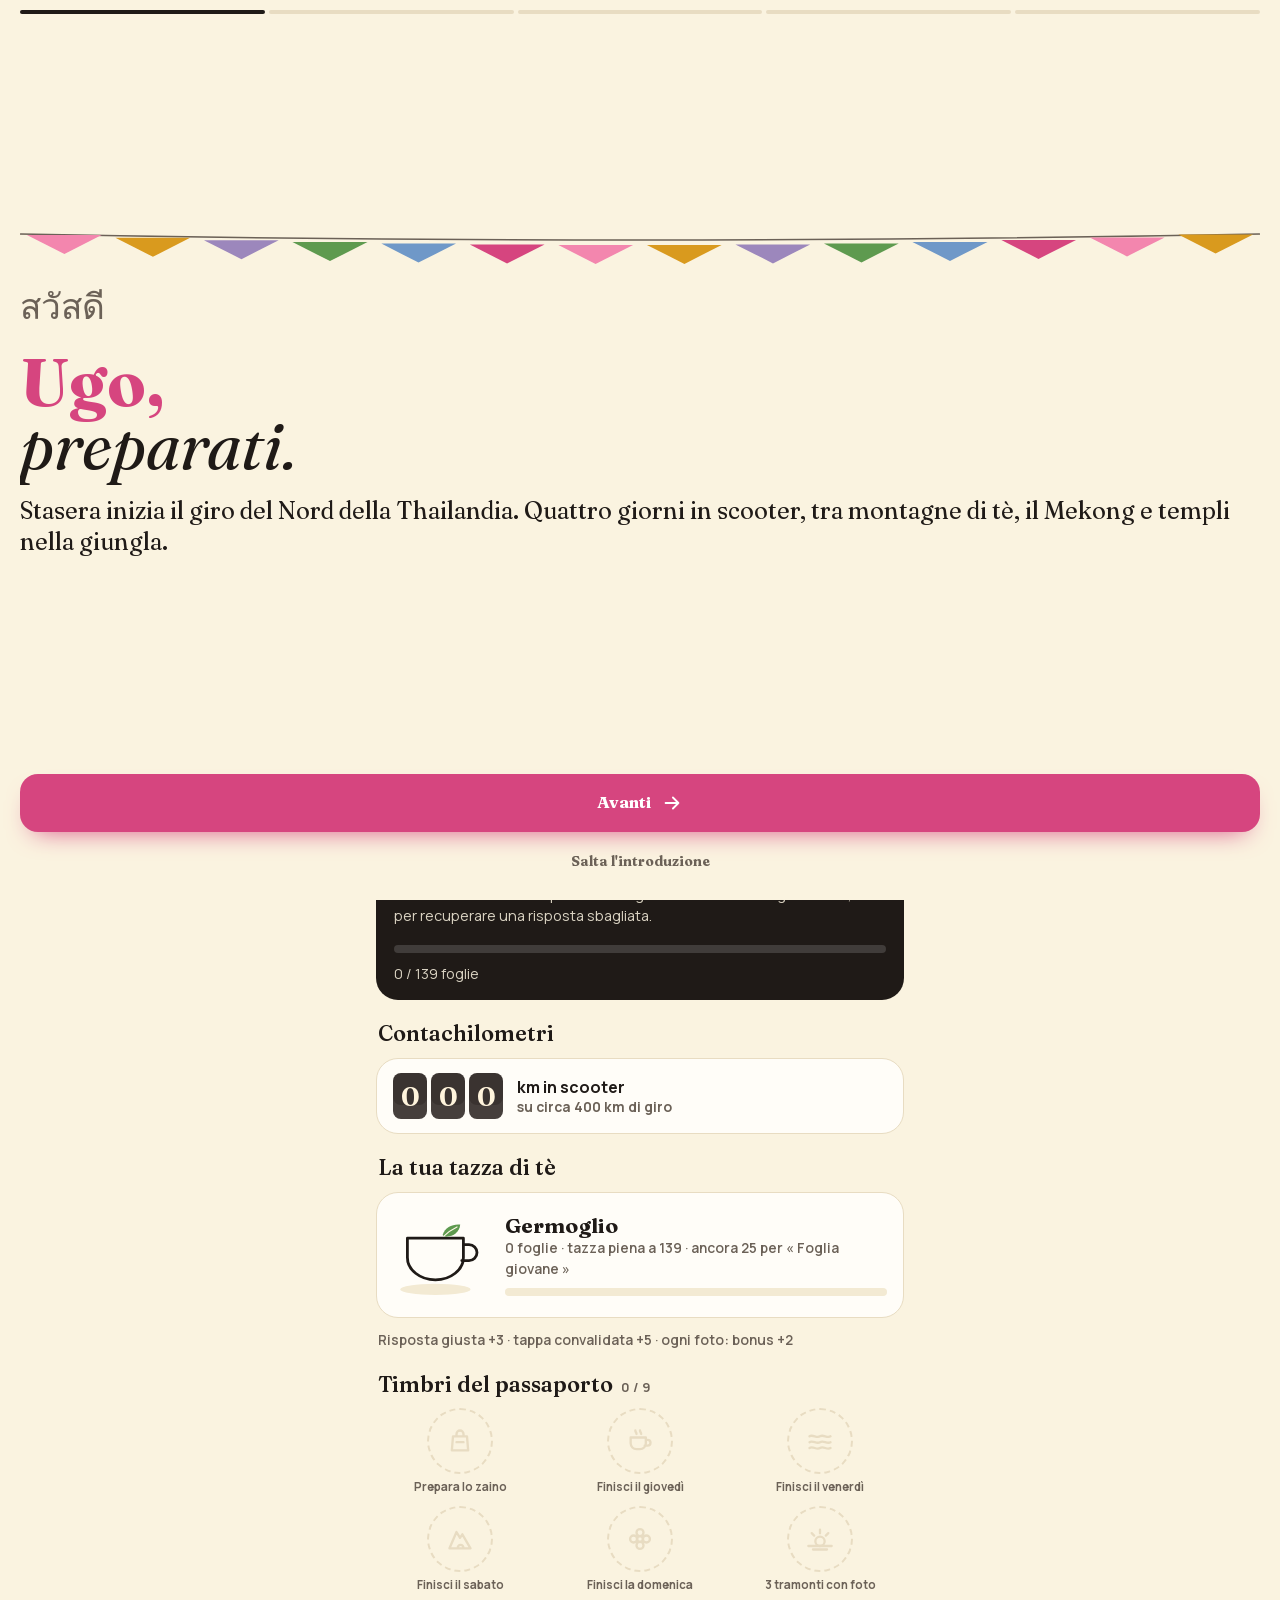
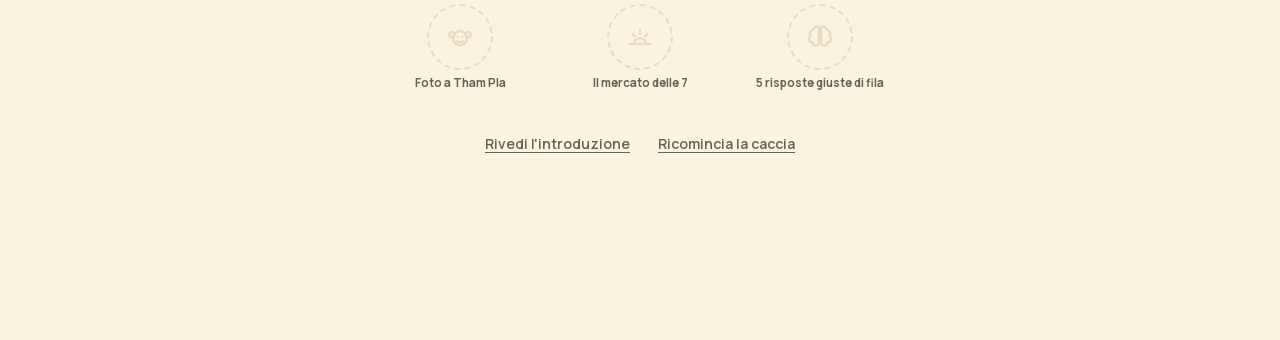
==== commit d3051125: "Caccia : racconto per tappa, orari e tragitti, foto in bonus, azzeramento con ?nuovo" ====
--- a/chasse.html
+++ b/chasse.html
@@ -135,13 +135,19 @@
 .when{display:inline-flex;align-items:center;gap:8px;font-size:.78rem;font-weight:800;letter-spacing:.08em;text-transform:uppercase;color:var(--muted)}
 .dot{width:10px;height:10px;border-radius:50%;background:var(--c);flex:none}
 .card{background:var(--surface);border:1px solid var(--line);border-radius:26px;padding:22px 18px 20px;display:grid;gap:16px;
-  box-shadow:0 18px 40px -30px var(--shadow);position:relative;overflow:hidden;animation:rise .35s ease-out}
+  box-shadow:0 18px 40px -30px var(--shadow);position:relative;overflow:hidden}
+.card.in{animation:rise .35s ease-out}
 .card::before{content:"";position:absolute;inset:0 0 auto 0;height:6px;background:var(--c)}
 .num{font-family:var(--display);font-size:3.2rem;font-weight:700;line-height:.9;color:var(--c);font-variant-numeric:tabular-nums}
 .qlbl{display:flex;align-items:center;gap:8px;font-size:.72rem;font-weight:800;letter-spacing:.14em;text-transform:uppercase;color:var(--accent)}
 .qlbl svg{width:16px;height:16px}
 .q{font-family:var(--display);font-size:1.4rem;line-height:1.28;font-weight:600}
 .qblock{display:grid;gap:12px}
+.story{font-family:var(--display);font-size:1.22rem;line-height:1.4;color:var(--ink)}
+.story strong{font-weight:700;color:var(--c);letter-spacing:.01em}
+.facts{display:grid;gap:6px;background:var(--surface2);border-radius:16px;padding:10px 12px;font-size:.88rem;font-weight:700;color:var(--muted)}
+.facts span{display:flex;gap:10px;align-items:flex-start;line-height:1.35}
+.facts svg{width:18px;height:18px;color:var(--c);margin-top:1px}
 .opts{display:grid;gap:8px}
 .opt{display:flex;align-items:center;gap:12px;width:100%;min-height:56px;padding:10px 14px;border-radius:16px;text-align:left;
   background:var(--surface2);border:2px solid transparent;font-weight:700;font-size:1rem;line-height:1.3;transition:transform .12s ease}
@@ -155,12 +161,13 @@
 .opt.dim{opacity:.45}
 .opts.answered .opt{cursor:default}
 .opts.answered .opt:active{transform:none}
-.verdict{display:flex;gap:12px;align-items:flex-start;justify-content:space-between;border-radius:16px;padding:12px 14px;font-size:.95rem;animation:rise .3s ease-out}
+.verdict{display:flex;gap:12px;align-items:flex-start;justify-content:space-between;border-radius:16px;padding:12px 14px;font-size:.95rem}
+.verdict.in,.place.in{animation:rise .35s ease-out}
 .verdict b{display:block;font-size:1rem}
 .verdict.ok{background:var(--okbg)}.verdict.ko{background:var(--kobg)}
 .verdict .gain{flex:none;display:inline-flex;align-items:center;gap:4px;font-weight:800;color:var(--leaf)}
 .verdict .gain svg{width:18px;height:18px}
-.place{display:grid;gap:4px;animation:rise .4s ease-out}
+.place{display:grid;gap:4px}
 .place .lbl{font-size:.72rem;font-weight:800;letter-spacing:.14em;text-transform:uppercase;color:var(--accent)}
 .place h2{font-size:1.75rem}
 .place .th{color:var(--muted);font-size:1.05rem}
@@ -336,82 +343,100 @@
 /* ---------- Tappe. quiz: domande a scelta multipla (a = indice della risposta giusta, all = tutte giuste).
    km = chilometri in scooter per arrivarci. La tappa 0 si gioca stasera e non è sulla mappa. ---------- */
 var STEPS=[
- {id:'zaino',day:0,when:'Stasera · aperitivo',km:0,
+ {id:'zaino',i1:'Stasera niente aperitivo tranquillo: domani alle 9:15 lo scooter parte, e il pilota deve essere pronto. Prima, due domande per vedere se sei sveglio. Poi si prepara…',rv:'LO ZAINO!',i2:'',ride:'Domani: partenza 9:15 da Chiang Rai',open:'Stasera, prima di dormire',
+  day:0,when:'Stasera · aperitivo',km:0,
   quiz:[{q:'Quanti giorni dura il giro in scooter?',o:['2 giorni','4 giorni','7 giorni','Finché dura la benzina'],a:1,f:'Da giovedì 15 a domenica 18 ottobre: 4 giorni, 3 notti, circa 400 km.'},
         {q:'Perché ami Lison?',o:['Per il suo sorriso','Perché organizza viaggi perfetti','Per le sue lezioni di yoga','Tutte le risposte sono giuste'],all:true,f:'Qualunque risposta era giusta. Lison approva.'}],
   place:'Lo zaino',about:"Domani si parte alle 9:15 da Chiang Rai. Lo zaino viaggia sullo scooter: solo l'indispensabile.",
   check:['Passaporto','Patente (e permesso internazionale)','Contanti in tagli piccoli: 20 e 100 ฿','Una felpa: a Mae Salong la sera fa freddo','Pantaloni lunghi o un pareo per i templi','Giacca antipioggia','Pantaloncini e un asciugamano piccolo per le sorgenti','Crema solare e occhiali da sole','Antizanzare','Power bank e cavo','La mappa di Chiang Rai scaricata offline su Google Maps','Il buonumore (questo è obbligatorio)'],
   mission:'Tu che fai lo zaino con il casco già in testa.',tip:'Niente casco a portata di mano? Va bene anche un\'insalatiera.'},
- {id:'lalitta',day:1,when:'Giovedì 15 · 9:30',km:7,x:250,y:560,lx:-30,ly:7,anc:'end',short:'Lalitta Café',
+ {id:'lalitta',i1:'Si parte a stomaco vuoto, ma non per molto. Prima tappa: ci abbuffiamo di colazione e beviamo un buon caffè in mezzo alle cascate al…',rv:'LALITTA CAFÉ!',i2:'Prima di sederti, una domanda.',ride:'15 min · 7 km da Chiang Rai (partenza 9:15)',open:'Aperto 8:00–20:00',
+  day:1,when:'Giovedì 15 · 9:30',km:7,x:250,y:560,lx:-30,ly:7,anc:'end',short:'Lalitta Café',
   quiz:[{q:"Al Lalitta Café, in cosa si trasforma il biglietto d'ingresso da 60 ฿?",o:['In un dolce','In una bevanda','In una cartolina',"In un'offerta al tempio"],a:1,f:'Il giardino è ispirato alla foresta mitica di Himmapan.'}],
   place:'Lalitta Café',about:"Un caffè-giardino con cascate, ponti di pietra e sculture ovunque. Colazione in mezzo all'acqua.",
   mission:'Voi due su un ponte di pietra, con una cascata dietro.',maps:'https://www.google.com/maps/search/?api=1&query=Lalitta+Caf%C3%A9+Rim+Kok+Chiang+Rai'},
- {id:'patueng',day:1,when:'Giovedì 15 · 11:45',km:30,x:247,y:390,lx:30,ly:7,anc:'start',short:'Pa Tueng',th:'บ่อน้ำพุร้อนป่าตึง',
+ {id:'patueng',i1:'Pancia piena, si risale in sella. Sulla strada verso le montagne la terra comincia a fumare: benvenuto alle sorgenti calde di…',rv:'PA TUENG!',i2:'Togli le scarpe, ma prima rispondi.',ride:'40 min · 30 km di strada piana (partenza 11:00)',open:'Aperto 9:00–18:00 · sosta 45 min',
+  day:1,when:'Giovedì 15 · 11:45',km:30,x:247,y:390,lx:30,ly:7,anc:'start',short:'Pa Tueng',th:'บ่อน้ำพุร้อนป่าตึง',
   quiz:[{q:"Cosa cuoce la gente del posto nell'acqua più calda delle sorgenti di Pa Tueng?",o:['Il riso','Le pannocchie','Le uova','Il tè'],a:2,f:"Il geyser spruzza l'acqua a una decina di metri d'altezza."}],
   place:'Pa Tueng Hot Springs',about:"Un geyser in un piccolo parco e vasche gratuite dove si immergono i piedi. Un po' di odore di zolfo.",
   mission:'Un selfie con il geyser che esplode dietro di voi.',tip:'Aspettate il getto più alto: scatta al momento giusto.',maps:'https://www.google.com/maps/search/?api=1&query=Pa+Tueng+Hot+Springs&query_place_id=ChIJG_i8gDr81jAROG8mZbGQzWU'},
- {id:'xinshidai',day:1,when:'Giovedì 15 · 13:30',km:45,x:90,y:345,lx:0,ly:46,anc:'middle',short:'Xin Shi Dai',
+ {id:'xinshidai',i1:'Un\'ora di strada, di cui 30 minuti di salita ripida, con le piantagioni di tè all\'orizzonte. Ci meritiamo il pranzo nella panetteria più vecchia di Mae Salong:',rv:'XIN SHI DAI!',i2:'',ride:'1 h · 45 km, salita finale (partenza 12:30)',open:'Aperto 8:00–21:00',
+  day:1,when:'Giovedì 15 · 13:30',km:45,x:90,y:345,lx:0,ly:46,anc:'middle',short:'Xin Shi Dai',
   quiz:[{q:'Da quanto tempo esiste la panetteria Xin Shi Dai di Mae Salong?',o:['Da più di 50 anni','Da 5 anni','Da 150 anni',"Dall'anno scorso"],a:0,f:'Tutto è fatto in casa con burro vero.'}],
   place:'Xin Shi Dai Bakery',about:'Panetteria di famiglia a Mae Salong. Pizza dello Yunnan, tempura, onion rings, e il rotolo alla vaniglia.',
   mission:'Lison che ti imbocca il primo pezzo di rotolo alla vaniglia.',maps:'https://www.google.com/maps/search/?api=1&query=Xin+Shi+Dai+Bakery&query_place_id=ChIJS9MTd03h1jARpEt43s_AlXI'},
- {id:'maesalong',day:1,when:'Giovedì 15 · 15:30',km:2,x:140,y:318,lx:30,ly:7,anc:'start',short:'Mae Salong',th:'แม่สลอง',
+ {id:'maesalong',i1:'Zaini in camera a Twins Farm (check-in 14:45), e via in un villaggio che sembra la Cina, non la Thailandia. Benvenuto a…',rv:'MAE SALONG, il villaggio del tè!',i2:'Ma chi l\'ha costruito?',ride:'Pochi minuti tra un punto e l\'altro: si parcheggia e si cammina',open:'Museo aperto 8:00–17:00',
+  day:1,when:'Giovedì 15 · 15:30',km:2,x:140,y:318,lx:30,ly:7,anc:'start',short:'Mae Salong',th:'แม่สลอง',
   quiz:[{q:'Chi ha fondato il villaggio di Mae Salong dopo il 1949?',o:['Monaci tibetani','Mercanti inglesi','Soldati cinesi nazionalisti','Pescatori del Mekong'],a:2,f:"I loro figli hanno sostituito l'oppio con il tè oolong."}],
   place:'Il villaggio di Mae Salong',about:'Il museo dei Martiri cinesi, la tomba del generale Tuan e la via delle case del tè, dove la degustazione è gratis.',
   mission:'Un brindisi con due tazzine di oolong, mignolo alzato.',maps:'https://www.google.com/maps/search/?api=1&query=Chinese+Martyrs+Memorial+Museum+Mae+Salong'},
- {id:'sunset1',day:1,when:'Giovedì 15 · 17:15',km:2,x:50,y:312,lx:0,ly:-30,anc:'middle',short:'Tramonto',
+ {id:'sunset1',i1:'Il sole scende sui filari e le colline diventano d\'oro. Primo tramonto del viaggio, e si sceglie: terrazza panoramica o balcone con le lucciole.',rv:'TRAMONTO SUL TÈ!',i2:'Domanda per romantici:',ride:'Pochi minuti dal villaggio',open:'Flower Hills aperto fino alle 21:00 · tramonto 17:50',
+  day:1,when:'Giovedì 15 · 17:15',km:2,x:50,y:312,lx:0,ly:-30,anc:'middle',short:'Tramonto',
   quiz:[{q:'A che ora tramonta il sole sulle piantagioni di Mae Salong a metà ottobre?',o:['Verso le 16:15','Verso le 17:50','Verso le 19:30','Verso le 20:45'],a:1,f:'Al buio, spegnete la luce del balcone: si vedono le lucciole.'}],
   place:'Tramonto sulle piantagioni',about:'Dalla terrazza di Mae Salong Flower Hills, oppure dal balcone di Twins Farm.',
   mission:'Le vostre mani che formano un cuore, con il sole dentro.',maps:'https://www.google.com/maps/search/?api=1&query=Mae+Salong+Flower+Hills&query_place_id=ChIJL89Xcwjk1jARzrydZQFGhag'},
- {id:'marche',day:2,when:'Venerdì 16 · 7:00',km:2,x:100,y:262,lx:0,ly:-30,anc:'middle',short:'Mercato',
+ {id:'marche',i1:'Sveglia all\'alba, sì, davvero. Alle 7 i villaggi Akha scendono dalle montagne con erbe, funghi e tè per…',rv:'IL MERCATO DEL MATTINO!',i2:'Si fa colazione in piedi, come la gente del posto.',ride:'Pochi minuti dall\'hotel · strada da controllare la sera prima',open:'Dalle 6:00 · il meglio prima delle 8:00',
+  day:2,when:'Venerdì 16 · 7:00',km:2,x:100,y:262,lx:0,ly:-30,anc:'middle',short:'Mercato',
   quiz:[{q:'Qual è la colazione tipica al mercato del mattino di Mae Salong?',o:['Cappuccino e cornetto','Latte di soia caldo e frittelle cinesi','Riso al mango','Pho vietnamita'],a:1,f:'Il grosso del mercato succede prima delle 8.'}],
   place:'Il mercato del mattino',about:'Gli Akha scendono dalle montagne con erbe, funghi e tè. Dite « jay » per la versione senza carne.',
   mission:'Tu con una frittella cinese al posto dei baffi.',maps:'https://www.google.com/maps/search/?api=1&query=5J8G%2BC97+Mae+Salong+Nok'},
- {id:'triangle',day:2,when:'Venerdì 16 · 15:35',km:83,x:516,y:128,lx:0,ly:-30,anc:'middle',short:"Triangolo d'Oro",th:'สามเหลี่ยมทองคำ',
+ {id:'triangle',i1:'Lunga discesa, pranzo veloce a Mae Chan, check-in sul Mekong e il tuo appuntamento online delle 14. Poi 5 minuti di scooter e sei nel punto più famoso della regione:',rv:'IL TRIANGOLO D\'ORO!',i2:'',ride:'1 h 45 di strada in tutto da Mae Salong (partenza 10:45), poi 5 min · 3 km dall\'hotel',open:'Gratis · sosta 15 min',
+  day:2,when:'Venerdì 16 · 15:35',km:83,x:516,y:128,lx:0,ly:-30,anc:'middle',short:"Triangolo d'Oro",th:'สามเหลี่ยมทองคำ',
   quiz:[{q:"Quali paesi si guardano al Triangolo d'Oro?",o:['Thailandia, Cambogia, Vietnam','Thailandia, Laos, Cina','Thailandia, Laos, Myanmar','Thailandia, Myanmar, India'],a:2,f:'Il fiume Ruak si getta nel Mekong proprio qui, a Sop Ruak.'}],
   place:"Il Triangolo d'Oro",about:"Tre paesi uno di fronte all'altro, sotto un grande Buddha dorato in riva all'acqua. Restate a terra: le barche fanno tappa in Laos.",
   mission:'Tu che indichi il Laos, Lison che indica il Myanmar, e voi due in Thailandia.',maps:'https://www.google.com/maps/search/?api=1&query=Golden+Triangle+Park+Sop+Ruak'},
- {id:'chiangsaen',day:2,when:'Venerdì 16 · 16:10',km:9,x:517,y:240,lx:30,ly:7,anc:'start',short:'Chiang Saen',th:'เชียงแสน',
+ {id:'chiangsaen',i1:'Mille anni fa qui c\'era una capitale. Oggi restano templi di mattoni mangiati dagli alberi, e quasi nessun turista. Benvenuto nell\'antica città di…',rv:'CHIANG SAEN!',i2:'',ride:'15 min · 9 km dal Triangolo d\'Oro (partenza 15:55)',open:'Wat Pa Sak chiude alle 17:00 · 50–100 ฿',
+  day:2,when:'Venerdì 16 · 16:10',km:9,x:517,y:240,lx:30,ly:7,anc:'start',short:'Chiang Saen',th:'เชียงแสน',
   quiz:[{q:'Il tempio Wat Pa Sak di Chiang Saen si trova in mezzo a una foresta di…',o:['Bambù','Teak','Pini','Banani'],a:1,f:'Chiang Saen è stata una capitale del regno Lanna. Wat Pa Sak chiude alle 17.'}],
   place:'Wat Pa Sak, Chiang Saen',about:'Templi in mattoni avvolti dagli alberi. Sulla collina, il chedi di Wat Phra That Chom Kitti pende un po\'. Spalle e ginocchia coperte.',
   mission:'Voi due che « reggete » il chedi pendente di Chom Kitti, come alla torre di Pisa.',maps:'https://www.google.com/maps/search/?api=1&query=Wat+Pa+Sak+Chiang+Saen'},
- {id:'mekong',day:2,when:'Venerdì 16 · 17:25',km:6,x:556,y:178,lx:-4,ly:46,anc:'middle',short:'Mekong',th:'แม่น้ำโขง',
+ {id:'mekong',i1:'Fine giornata in riva al fiume più leggendario del Sud-est asiatico. Una birra o un tè, i piedi sul bordo, e lo spettacolo del tramonto sul…',rv:'MEKONG!',i2:'',ride:'10 min · 6 km lungo il fiume (partenza 17:15)',open:'Tramonto verso le 17:50 · ora blu verso le 18:15',
+  day:2,when:'Venerdì 16 · 17:25',km:6,x:556,y:178,lx:-4,ly:46,anc:'middle',short:'Mekong',th:'แม่น้ำโขง',
   quiz:[{q:"Davanti all'hotel, sull'altra riva del Mekong, quale paese c'è?",o:['Il Myanmar','La Cina','Il Laos','La Cambogia'],a:2,f:'Il sole tramonta alle vostre spalle, ma il cielo diventa rosa sopra il Laos.'}],
   place:'Tramonto sul Mekong',about:'Dalla riva davanti al View Khong Hotel, o in terrazza al Golden Time accanto.',
   mission:'Lison che fa il saluto al sole davanti al Mekong, e tu che la copi.',maps:'https://www.google.com/maps/search/?api=1&query=View+Khong+Hotel+Chiang+Saen&query_place_id=ChIJRwg_3PFD1jARU9CsnZKqjAY'},
- {id:'opium',day:3,when:'Sabato 17 · 10:00',km:3,x:480,y:172,lx:-30,ly:7,anc:'end',short:'Hall of Opium',th:'หอฝิ่น',
+ {id:'opium',i1:'Mattina da museo, ma non uno qualunque: un tunnel buio, la storia dell\'oppio, e finalmente capirai perché in queste montagne si beve tanto tè. Benvenuto alla…',rv:'HALL OF OPIUM!',i2:'',ride:'5 min · 3 km dall\'hotel (partenza 9:50, check-out prima)',open:'Mar–dom 8:30–16:00 · 200 ฿ · 1 h 45',
+  day:3,when:'Sabato 17 · 10:00',km:3,x:480,y:172,lx:-30,ly:7,anc:'end',short:'Hall of Opium',th:'หอฝิ่น',
   quiz:[{q:'Come si entra nel museo Hall of Opium?',o:['In barca','Da un lungo tunnel buio','Con un ascensore panoramico','Da una grotta con le scimmie'],a:1,f:'Il museo spiega perché il tè e il caffè hanno sostituito il papavero in queste montagne.'}],
   place:'Hall of Opium',about:'Il miglior museo del nord della Thailandia, creato da una fondazione reale. Calcolate 1h45.',
   mission:"Voi due all'ingresso del museo, con la faccia di chi sta per entrare in un tunnel buio.",maps:'https://www.google.com/maps/search/?api=1&query=Hall+of+Opium+Golden+Triangle+Park'},
- {id:'thampla',day:3,when:'Sabato 17 · 13:00',km:48,x:306,y:181,lx:30,ly:7,anc:'start',short:'Tham Pla',th:'วัดถ้ำปลา',
+ {id:'thampla',i1:'Attenzione: la prossima tappa è abitata da una banda di scimmie senza alcuna educazione. Un tempio rosso nella roccia, pesci giganti e una grotta:',rv:'WAT THAM PLA!',i2:'',ride:'50 min · 45 km lungo la frontiera (partenza 12:05)',open:'Aperto 6:00–18:00 · gratis, offerta libera',
+  day:3,when:'Sabato 17 · 13:00',km:48,x:306,y:181,lx:30,ly:7,anc:'start',short:'Tham Pla',th:'วัดถ้ำปลา',
   quiz:[{q:"All'ingresso di Wat Tham Pla, la grotta delle scimmie, cosa conviene prendere?",o:['Delle banane per le scimmie','Un ombrello','Un bastone di bambù','Un casco'],a:2,f:'Si batte il bastone per terra se una scimmia insiste. Niente in mano, borsa chiusa, occhiali in tasca.'}],
   place:'Wat Tham Pla',about:'Un tempio rosso e oro contro la falesia, una sorgente piena di pesci enormi e un santuario in cima alle scale.',
   mission:'Tu con il bastone di bambù in posa da guardiano, e una scimmia nell\'inquadratura.',tip:'A distanza di sicurezza, mi raccomando.',maps:'https://www.google.com/maps/search/?api=1&query=Wat+Tham+Pla&query_place_id=ChIJ1wQUu3v21jARgOnPf1tQVtE'},
- {id:'chouifong',day:3,when:'Sabato 17 · 14:20',km:15,x:263,y:310,lx:30,ly:7,anc:'start',short:'Choui Fong',th:'ไร่ชาฉุยฟง',
+ {id:'chouifong',i1:'Dopo le scimmie, un po\' di pace: 160 ettari di tè a perdita d\'occhio e un caffè con vetrata per un dolce al matcha. Benvenuto a…',rv:'CHOUI FONG!',i2:'',ride:'20 min · 15 km (partenza 14:00)',open:'Aperto 8:30–17:30 · ingresso gratis',
+  day:3,when:'Sabato 17 · 14:20',km:15,x:263,y:310,lx:30,ly:7,anc:'start',short:'Choui Fong',th:'ไร่ชาฉุยฟง',
   quiz:[{q:'In che anno è nata la piantagione di tè Choui Fong?',o:['1890','1955','1977','2005'],a:2,f:'Oggi sono 160 ettari di terrazze a onde sulle colline.'}],
   place:'Choui Fong Tea',about:"Passeggiata libera tra i filari, degustazione al negozio e caffè con vetrata sulle piantagioni. Famoso l'oolong all'osmanto.",
   mission:'Voi due nascosti tra i filari: solo le teste che spuntano dal tè.',maps:'https://www.google.com/maps/search/?api=1&query=Choui+Fong+Tea+Plantation&query_place_id=ChIJg_wdGB_51jARo1fdwwocqUg'},
- {id:'maesalongnai',day:3,when:'Sabato 17 · 17:15',km:22,x:195,y:258,lx:0,ly:-30,anc:'middle',short:'Mae Salong Nai',
+ {id:'maesalongnai',i1:'Check-in alla villa, poi l\'ultima salita della giornata: 18 km di curve fino a una cresta dove non sale nessuno. Il tramonto più alto del viaggio ti aspetta al belvedere di…',rv:'MAE SALONG NAI!',i2:'',ride:'30 min · 18 km di salita, strada 1130 (partenza 16:45)',open:'Tramonto 17:50 · ritorno al buio, piano',
+  day:3,when:'Sabato 17 · 17:15',km:22,x:195,y:258,lx:0,ly:-30,anc:'middle',short:'Mae Salong Nai',
   quiz:[{q:'Cosa si vede dal belvedere di Mae Salong Nai?',o:['Il mare','Le montagne da entrambi i lati della cresta',"Il Triangolo d'Oro",'Bangkok in lontananza'],a:1,f:'La sera non sale quasi nessuno: è il tramonto più alto del viaggio.'}],
   place:'Belvedere di Mae Salong Nai',about:'18 km di salita sulla strada 1130. Al ritorno, piano e fanale acceso, con la cena al Cave lungo la strada.',
   mission:'Voi due seduti sullo scooter, il tramonto alle spalle.',maps:'https://www.google.com/maps/search/?api=1&query=Mae+Salong+Nai+Viewpoint&query_place_id=ChIJ06zaqvLl1jARxJ21tzkExdA'},
- {id:'doitung',day:4,when:'Domenica 18 · 10:00',km:53,x:256,y:212,lx:-30,ly:7,anc:'end',short:'Doi Tung',th:'ดอยตุง',
+ {id:'doitung',i1:'Ultimo giorno! Si sale verso una montagna dove una principessa ha trasformato i campi di oppio in giardini fioriti. Benvenuto a…',rv:'DOI TUNG!',i2:'',ride:'45 min · 35 km, statale poi salita (partenza 9:15)',open:'Aperto 8:00–17:00 · 2 h · spalle e ginocchia coperte',
+  day:4,when:'Domenica 18 · 10:00',km:53,x:256,y:212,lx:-30,ly:7,anc:'end',short:'Doi Tung',th:'ดอยตุง',
   quiz:[{q:'Con cosa ha sostituito il papavero la principessa madre a Doi Tung?',o:['Riso e mais','Tabacco','Caffè, macadamia e artigianato','Vigneti'],a:2,f:'La sua villa sembra uno chalet svizzero.'}],
   place:'Doi Tung',about:"La villa reale e i giardini di Mae Fah Luang, tra i più belli del paese, fioriti tutto l'anno. Assaggiate il caffè Doi Tung.",
   mission:'Tu che annusi il fiore più grande del giardino.',maps:'https://www.google.com/maps/search/?api=1&query=Doi+Tung+Royal+Villa&query_place_id=ChIJl4ogPNXw1jARseevfY93IoQ'},
- {id:'bigbuddha',day:4,when:'Domenica 18 · 14:50',km:65,x:306,y:574,lx:30,ly:7,anc:'start',short:'Big Buddha',th:'วัดห้วยปลากั้ง',
+ {id:'bigbuddha',i1:'Sulla via del ritorno, una statua bianca alta come un palazzo di 20 piani ti guarda dalla collina. E si sale in ascensore… dentro la sua testa. Ecco il…',rv:'BIG BUDDHA!',i2:'',ride:'1 h 20 · 65 km via Mae Chan (partenza 13:30)',open:'Ingresso libero · ascensore 40 ฿ fino alle 18:00',
+  day:4,when:'Domenica 18 · 14:50',km:65,x:306,y:574,lx:30,ly:7,anc:'start',short:'Big Buddha',th:'วัดห้วยปลากั้ง',
   quiz:[{q:'Di che colore è la statua gigante di Wat Huay Pla Kang?',o:['Dorata','Bianca','Rossa','Verde giada'],a:1,f:'Tutti la chiamano Big Buddha, ma è Guanyin, dea della misericordia: 69 metri, e un ascensore sale fino alla testa.'}],
   place:'Wat Huay Pla Kang',about:'Ascensore 40 ฿, biglietti fino alle 18. Accanto, una pagoda di nove piani con scale a forma di drago.',
   mission:'Lison che tiene la statua sul palmo della mano (gioco di prospettiva).',maps:'https://www.google.com/maps/search/?api=1&query=Wat+Huay+Pla+Kang&query_place_id=ChIJE7rdqpsG1zAR64zTj5CGWiw'},
- {id:'retour',day:4,when:'Domenica 18 · 16:15',km:8,x:280,y:620,lx:0,ly:46,anc:'middle',short:'Chiang Rai',th:'เชียงราย',
+ {id:'retour',i1:'Ultimi chilometri. Si riconsegna lo scooter, ma la serata non è finita: ultima sera del festival vegetariano, burger e luci in città. Bentornato a…',rv:'CHIANG RAI!',i2:'',ride:'15 min · 8 km (partenza 16:00)',open:'Kunda aperto fino alle 19:30 · solo contanti',
+  day:4,when:'Domenica 18 · 16:15',km:8,x:280,y:620,lx:0,ly:46,anc:'middle',short:'Chiang Rai',th:'เชียงราย',
   quiz:[{q:"Cosa si mangia da Kunda, l'ultima sera a Chiang Rai?",o:['Sushi','Pizza al forno a legna','Burger vegani','Kebab'],a:2,f:'Ultima sera del festival vegetariano. Kunda è aperto fino alle 19:30, solo contanti.'}],
   place:'Ritorno a Chiang Rai',about:'Si riconsegna lo scooter. Il giro è chiuso.',
   mission:"Voi due davanti alla torre dell'orologio d'oro di Chiang Rai.",tip:'La sera la torre si accende con uno spettacolo di luci.',maps:'https://www.google.com/maps/search/?api=1&query=Chiang+Rai+Clock+Tower'}
 ];
 var DAYCOLOR={0:'var(--gold)',1:'var(--d1)',2:'var(--d2)',3:'var(--d3)',4:'var(--d4)'};
 var PTS={answer:3,photo:2,done:5};
-var MAX=STEPS.reduce(function(t,s){return t+s.quiz.length*PTS.answer+PTS.photo+PTS.done;},0);
+var GOAL=STEPS.reduce(function(t,s){return t+s.quiz.length*PTS.answer+PTS.done;},0); /* massaggio: quiz + tappe, foto escluse */
+var MAX=GOAL+STEPS.length*PTS.photo; /* con tutte le foto bonus */
 var TOTKM=STEPS.reduce(function(t,s){return t+s.km;},0);
-var LEVELS=[[0,'Germoglio'],[30,'Foglia giovane'],[65,'Tazza di oolong'],[105,'Teiera fumante'],[145,'Maestro del tè']];
+var LEVELS=[[0,'Germoglio'],[25,'Foglia giovane'],[55,'Tazza di oolong'],[90,'Teiera fumante'],[120,'Maestro del tè']];
 var LETTERS=['A','B','C','D'];
 var IC={
  leaf:'<path d="M5 19c0-8 5-14 15-14 0 10-6 15-14 15M5 19l7-7"/>',
@@ -435,6 +460,7 @@
  cave:'<path d="M3 20L9 6l3 5 2-3 7 12zM10 20a2.5 3 0 015 0"/>',
  flower:'<circle cx="12" cy="12" r="2.5"/><path d="M12 9.5a3 3 0 110-6 3 3 0 110 6zM12 14.5a3 3 0 110 6 3 3 0 110-6zM9.5 12a3 3 0 11-6 0 3 3 0 116 0zM14.5 12a3 3 0 116 0 3 3 0 11-6 0z"/>',
  bag:'<path d="M6 8h12l1 12H5zM9 8V6a3 3 0 016 0v2M9 13h6"/>',
+ clock:'<circle cx="12" cy="12" r="9"/><path d="M12 7v5l3 2"/>',
  hands:'<path d="M8 20c-2-2-3-4-3-7l1-5a1.5 1.5 0 013 0v4M9 12V5a1.5 1.5 0 013 0v7M12 11V6a1.5 1.5 0 013 0v6M15 11V8a1.5 1.5 0 013 0v5c0 3-1 5-3 7"/>'
 };
 function ic(n,cls){return '<svg class="i'+(cls?' '+cls:'')+'" viewBox="0 0 24 24" aria-hidden="true">'+IC[n]+'</svg>';}
@@ -452,6 +478,7 @@
 try{var raw=localStorage.getItem(KEY);if(raw)S=Object.assign(fresh(),JSON.parse(raw));}catch(e){}
 function save(){try{localStorage.setItem(KEY,JSON.stringify(S));}catch(e){}}
 var V={tab:'map',focus:null,confirmSkip:false,confirmReset:false,saving:null,error:null};
+var lastShown=null,fresh1=null; /* animare solo cio' che e' nuovo, non a ogni spunta */
 
 /* ---------- Calcoli ---------- */
 function ak(s,qi){return s.id+':'+qi;}
@@ -465,17 +492,14 @@
 function currentIndex(){for(var i=0;i<STEPS.length;i++)if(!settled(STEPS[i].id))return i;return -1;}
 function stepPoints(s){return rightCount(s)*PTS.answer+(S.done[s.id]&&S.photo[s.id]?PTS.photo:0)+(S.done[s.id]?PTS.done:0);}
 function points(){return STEPS.reduce(function(p,s){return p+stepPoints(s);},0);}
-function lost(){return STEPS.reduce(function(t,s){
-  var l=0;s.quiz.forEach(function(q,qi){if(qAnswered(s,qi)&&!qRight(s,qi))l+=PTS.answer;});
-  if(S.done[s.id]&&!S.photo[s.id])l+=PTS.photo;
-  if(S.skipped[s.id]&&!S.done[s.id])l+=PTS.photo+PTS.done+s.quiz.filter(function(q,qi){return !qAnswered(s,qi);}).length*PTS.answer;
-  return t+l;},0);}
 function level(p){var k=0;LEVELS.forEach(function(x,i){if(p>=x[0])k=i;});return k;}
 function kmDone(){return STEPS.reduce(function(t,s){return t+(settled(s.id)?s.km:0);},0);}
 function unlocked(i){var s=STEPS[i];return settled(s.id)||i===currentIndex()||!!S.opened[s.id];}
 function focusIndex(){return V.focus===null?currentIndex():V.focus;}
 function photoCount(){return STEPS.filter(function(s){return S.photo[s.id];}).length;}
-function won(){return points()>=MAX;}
+function won(){return points()>=GOAL;}
+/* foglie ancora raccoglibili (foto bonus comprese) */
+function remaining(){return STEPS.reduce(function(t,s){return t+s.quiz.filter(function(q,qi){return !qAnswered(s,qi);}).length*PTS.answer+(S.done[s.id]?0:PTS.done)+(S.photo[s.id]?0:PTS.photo);},0);}
 
 /* ---------- Timbri del passaporto ---------- */
 function dayDone(d){return STEPS.every(function(s){return s.day!==d||S.done[s.id];});}
@@ -523,7 +547,7 @@
 /* ---------- Disegni ---------- */
 var cupN=0;
 function cupSvg(p,cls){
-  var fill=Math.max(0,Math.min(1,p/MAX)),y=(86-50*fill).toFixed(1),id='cupc'+(cupN++);
+  var fill=Math.max(0,Math.min(1,p/GOAL)),y=(86-50*fill).toFixed(1),id='cupc'+(cupN++);
   return '<svg class="'+(cls||'')+'" viewBox="0 0 120 110" aria-hidden="true">'+
    '<defs><clipPath id="'+id+'"><path d="M18 34h70v24a35 28 0 01-70 0z"/></clipPath></defs>'+
    '<g class="steam" fill="none" stroke="var(--muted)" stroke-width="3" stroke-linecap="round" opacity="'+(fill>0?1:0)+'">'+
@@ -601,15 +625,15 @@
   $('tabs').innerHTML=t.map(function(x){return '<button data-act="tab" data-tab="'+x[0]+'"'+(V.tab===x[0]?' aria-current="page"':'')+'><span class="ic">'+ic(x[1])+
     (x[0]==='album'&&n?'<span class="badge">'+n+'</span>':'')+'</span>'+x[2]+'</button>';}).join('');
 }
-function renderMain(){var m=$('main');m.innerHTML=V.tab==='map'?mapView():V.tab==='album'?albumView():huntView();hydrate(m);}
+function renderMain(){var m=$('main');if(V.tab!=='hunt')lastShown=null;m.innerHTML=V.tab==='map'?mapView():V.tab==='album'?albumView():huntView();fresh1=null;hydrate(m);}
 
 function voucher(){
-  var p=points(),l=lost(),w=won();
+  var p=points(),w=won(),reach=p+remaining();
   var h='<div class="voucher'+(w?' won':'')+'"><span class="k">Il premio di Lison</span><div class="row"><span class="gift">'+ic('gift')+'</span><h3>Un massaggio thai completo</h3></div>';
   if(w)h+='<p>Sbloccato! Da riscattare presso Lison, quando vuoi.</p>';
-  else{h+='<p>Si sblocca con la tazza piena: tutte le '+MAX+' foglie. Ogni risposta conta.</p>'+
-     '<div class="meter"><i style="width:'+Math.round(p/MAX*100)+'%"></i></div><p>'+p+' / '+MAX+' foglie'+
-     (l>0?' · '+l+' perse per strada. Forse Lison sarà clemente…':'')+'</p>';}
+  else{h+='<p>Si sblocca con la tazza piena: '+GOAL+' foglie. Le foto danno foglie bonus, utili per recuperare una risposta sbagliata.</p>'+
+     '<div class="meter"><i style="width:'+Math.min(100,Math.round(p/GOAL*100))+'%"></i></div><p>'+p+' / '+GOAL+' foglie'+
+     (reach<GOAL?' · ormai è dura… forse Lison sarà clemente.':'')+'</p>';}
   return h+'</div>';
 }
 function mapView(){
@@ -620,9 +644,9 @@
   h+='<section class="sect">'+voucher()+'</section>';
   h+='<section class="sect"><h2>Contachilometri</h2><div class="panel odo"><span class="digits">'+digits+'</span><span class="u"><b>km in scooter</b>su circa '+TOTKM+' km di giro</span></div></section>';
   h+='<section class="sect"><h2>La tua tazza di tè</h2><div class="panel cupbox">'+cupSvg(p)+'<div><div class="lvl">'+LEVELS[k][1]+'</div>'+
-     '<div class="sub">'+p+' foglie di tè su '+MAX+(next?' · ancora '+(next[0]-p)+' per « '+next[1]+' »':'')+'</div>'+
-     '<div class="meter"><i style="width:'+Math.round(p/MAX*100)+'%"></i></div></div></div>'+
-     '<p class="howpts">Risposta giusta +3 · foto +2 · tappa convalidata +5</p></section>';
+     '<div class="sub">'+p+' foglie · tazza piena a '+GOAL+(next?' · ancora '+(next[0]-p)+' per « '+next[1]+' »':'')+'</div>'+
+     '<div class="meter"><i style="width:'+Math.min(100,Math.round(p/GOAL*100))+'%"></i></div></div></div>'+
+     '<p class="howpts">Risposta giusta +3 · tappa convalidata +5 · ogni foto: bonus +2</p></section>';
   h+='<section class="sect"><h2>Timbri del passaporto <small>'+got.length+' / '+STAMPS.length+'</small></h2><div class="stamps">';
   STAMPS.forEach(function(b){var on=got.indexOf(b.id)>=0;
     h+='<div class="stamp'+(on?' on':'')+'" style="--c:'+b.c+'"><span class="s">'+ic(b.icon)+'</span><span>'+esc(on?b.name:b.how)+'</span></div>';});
@@ -646,8 +670,8 @@
       h+='<button class="'+cls+'" data-act="answer" data-q="'+qi+'" data-k="'+k+'"'+(ans?' aria-disabled="true"':'')+'><span class="k">'+key+'</span><span>'+esc(o)+'</span></button>';
     });
     h+='</div>';
-    if(ans){h+=qRight(s,qi)?'<div class="verdict ok"><div><b>'+(q.all?'Giusto!':'Esatto!')+'</b>'+esc(q.f)+'</div><span class="gain">+3'+ic('leaf')+'</span></div>'
-                           :'<div class="verdict ko"><div><b>Era « '+esc(q.o[q.a])+' »</b>'+esc(q.f)+'</div></div>';}
+    if(ans){var nw=fresh1===ak(s,qi)?' in':'';h+=qRight(s,qi)?'<div class="verdict ok'+nw+'"><div><b>'+(q.all?'Giusto!':'Esatto!')+'</b>'+esc(q.f)+'</div><span class="gain">+3'+ic('leaf')+'</span></div>'
+                           :'<div class="verdict ko'+nw+'"><div><b>Era « '+esc(q.o[q.a])+' »</b>'+esc(q.f)+'</div></div>';}
     else show=false;
     h+='</div>';
   });
@@ -664,13 +688,16 @@
       '<div class="locked"><span class="lock">?</span><h2>Tappa da scoprire</h2><p>Si apre quando hai convalidato la precedente. Se il programma cambia sul posto, puoi aprirla adesso.</p>'+
       '<button class="chipbtn" data-act="unlock">Aprila adesso</button></div></section>'+nav;
   }
-  h+='<section class="card" style="--c:'+c+'">';
+  var anim=lastShown!==s.id;lastShown=s.id;
+  h+='<section class="card'+(anim?' in':'')+'" style="--c:'+c+'">';
   h+='<div style="display:flex;justify-content:space-between;align-items:flex-start;gap:10px"><span class="when"><span class="dot"></span>'+esc(s.when)+(s.km?' · '+s.km+' km':'')+'</span><span class="num">'+String(i).padStart(2,'0')+'</span></div>';
+  h+='<p class="story">'+esc(s.i1)+' <strong>'+esc(s.rv)+'</strong>'+(s.i2?' '+esc(s.i2):'')+'</p>';
+  h+='<div class="facts"><span>'+ic('scooter')+esc(s.ride)+'</span><span>'+ic('clock')+esc(s.open)+'</span></div>';
   h+=quizBlock(s);
   if(!answered(s)){
-    h+='<div class="mystery"><span class="qm">?</span>'+(s.check?'Rispondi per scoprire la sfida di stasera':'Rispondi per scoprire il luogo e la sfida foto')+'</div>';
+    h+='<div class="mystery"><span class="qm">?</span>'+(s.check?'Rispondi per scoprire la sfida di stasera':'Rispondi per scoprire i dettagli e la sfida foto')+'</div>';
   }else{
-    h+='<div class="place"><span class="lbl">'+(s.check?'La sfida di stasera':'Il luogo')+'</span><h2>'+esc(s.place)+'</h2>'+(s.th?'<span class="th">'+s.th+'</span>':'')+'<p>'+esc(s.about)+'</p></div>';
+    h+='<div class="place'+(fresh1&&fresh1.indexOf(s.id+':')===0?' in':'')+'"><span class="lbl">'+(s.check?'La sfida di stasera':'Il luogo')+'</span><h2>'+esc(s.place)+'</h2>'+(s.th?'<span class="th">'+s.th+'</span>':'')+'<p>'+esc(s.about)+'</p></div>';
     if(s.maps)h+='<div><a class="chipbtn" href="'+esc(s.maps)+'" target="_blank" rel="noopener">'+ic('pin')+'Apri in Maps</a></div>';
     if(s.check){
       h+='<div class="checklist" id="checklist"><div class="head"><b>Gli indispensabili</b><span>'+checkCount(s)+' / '+s.check.length+'</span></div>';
@@ -678,7 +705,7 @@
         h+='<label class="ck"><input type="checkbox" id="ck-'+k+'" data-ck="'+id+'"'+(S.check[id]?' checked':'')+'><span class="box">'+ic('check')+'</span><span>'+esc(t)+'</span></label>';});
       h+='</div>';
     }
-    h+='<div class="mission"><span class="lbl">'+ic('cam')+'Sfida foto · +2 foglie</span><p>'+esc(s.mission)+'</p>'+(s.tip?'<small>'+esc(s.tip)+'</small>':'');
+    h+='<div class="mission"><span class="lbl">'+ic('cam')+'Sfida foto · bonus +2 foglie</span><p>'+esc(s.mission)+'</p>'+(s.tip?'<small>'+esc(s.tip)+'</small>':'');
     if(S.photo[s.id])h+='<div class="pic"><img data-photo="'+s.id+'" alt="La vostra foto: '+esc(s.place)+'" data-act="view" data-id="'+s.id+'"><button data-act="photo">'+ic('swap')+'Cambia</button></div>';
     else h+='<button class="shot" data-act="photo">'+ic('cam')+'<span>Scatta o scegli la foto<small>Fotocamera o galleria</small></span></button>';
     if(V.saving===s.id)h+='<p class="saving">Salvataggio della foto…</p>';
@@ -699,9 +726,9 @@
   var w=won(),p=points();
   return '<section class="treasure">'+flags(12)+'<span class="when" style="justify-content:center">Giro completato · '+kmDone()+' km</span><h2>Tesoro trovato</h2>'+
     '<div style="display:grid;place-items:center">'+(w?giftSvg('giftbig'):cupSvg(p,'cup'))+'</div>'+
-    '<p><b>'+p+' foglie di tè</b> su '+MAX+' · '+LEVELS[level(p)][1]+' · '+earned().length+' timbri su '+STAMPS.length+'</p>'+
+    '<p><b>'+p+' foglie di tè</b> (tazza piena a '+GOAL+') · '+LEVELS[level(p)][1]+' · '+earned().length+' timbri su '+STAMPS.length+'</p>'+
     (w?'<p class="q" style="font-size:1.3rem">Tazza piena: hai vinto un massaggio thai completo, fatto da Lison.</p>'
-      :'<p>Per il massaggio thai mancano '+(MAX-p)+' foglie. Ma Lison potrebbe essere clemente…</p>')+
+      :'<p>Per il massaggio thai mancano '+(GOAL-p)+' foglie. Ma Lison potrebbe essere clemente…</p>')+
     '<p>E il resto del tesoro è questo album: 4 giorni, 400 km, e noi due in ogni foto.</p><p class="sign">Lison</p></section>'+
     '<section class="sect">'+voucher()+'</section>';
 }
@@ -752,7 +779,7 @@
   switch(a){
     case 'tab':V.tab=b.getAttribute('data-tab');V.confirmReset=false;render();scrollTo(0,0);break;
     case 'answer':var qi=+b.getAttribute('data-q');if(qAnswered(s,qi))return;
-      S.answer[ak(s,qi)]=+b.getAttribute('data-k');save();var y=scrollY;render();scrollTo(0,y);
+      S.answer[ak(s,qi)]=+b.getAttribute('data-k');save();fresh1=ak(s,qi);var y=scrollY;render();scrollTo(0,y);
       if(qRight(s,qi)){bump();buzz(25);}else buzz([40,60,40]);break;
     case 'photo':pickFor=s.id;$('file').value='';$('file').click();break;
     case 'validate':validate(i);break;
@@ -871,7 +898,7 @@
    '<li><span class="ri g">'+ic('leaf')+'</span>Raccogli foglie di tè e riempi la tazza</li>'+
    '<li><span class="ri">'+ic('map')+'</span>La mappa si svela tappa dopo tappa</li></ul>';},
  function(){return '<span class="k">Il premio</span>'+giftSvg('giftbig')+'<h1 style="font-size:2.5rem">Un massaggio thai<em>completo</em></h1>'+
-   '<p class="big">Fatto da Lison. Ma solo con la tazza piena: tutte le '+MAX+' foglie. Ogni risposta conta, ogni foto conta.</p>';},
+   '<p class="big">Fatto da Lison. Ma solo con la tazza piena: '+GOAL+' foglie. Ogni risposta conta, e le foto danno foglie bonus per recuperare un errore.</p>';},
  function(){return '<span class="k">Tappa 0 · stasera</span><h1>Prima<em>sfida</em></h1><p class="big">Due domande, una lista da spuntare e una foto. Domani alle 9:15 lo scooter non aspetta.</p>'+flags(14);}
 ];
 function intro(){
@@ -900,6 +927,8 @@
   d.querySelector('button').addEventListener('click',function(){S.installSeen=true;save();d.remove();});
 }
 
+/* chasse.html?nuovo : riparte da zero su questo telefono */
+if(/[?&]nuovo/.test(location.search)){S=fresh();save();clearPhotos();try{history.replaceState(null,'',location.pathname);}catch(e){}}
 if(navigator.storage&&navigator.storage.persist)navigator.storage.persist().catch(function(){});
 render();
 if(!S.started)intro();else installSheet();
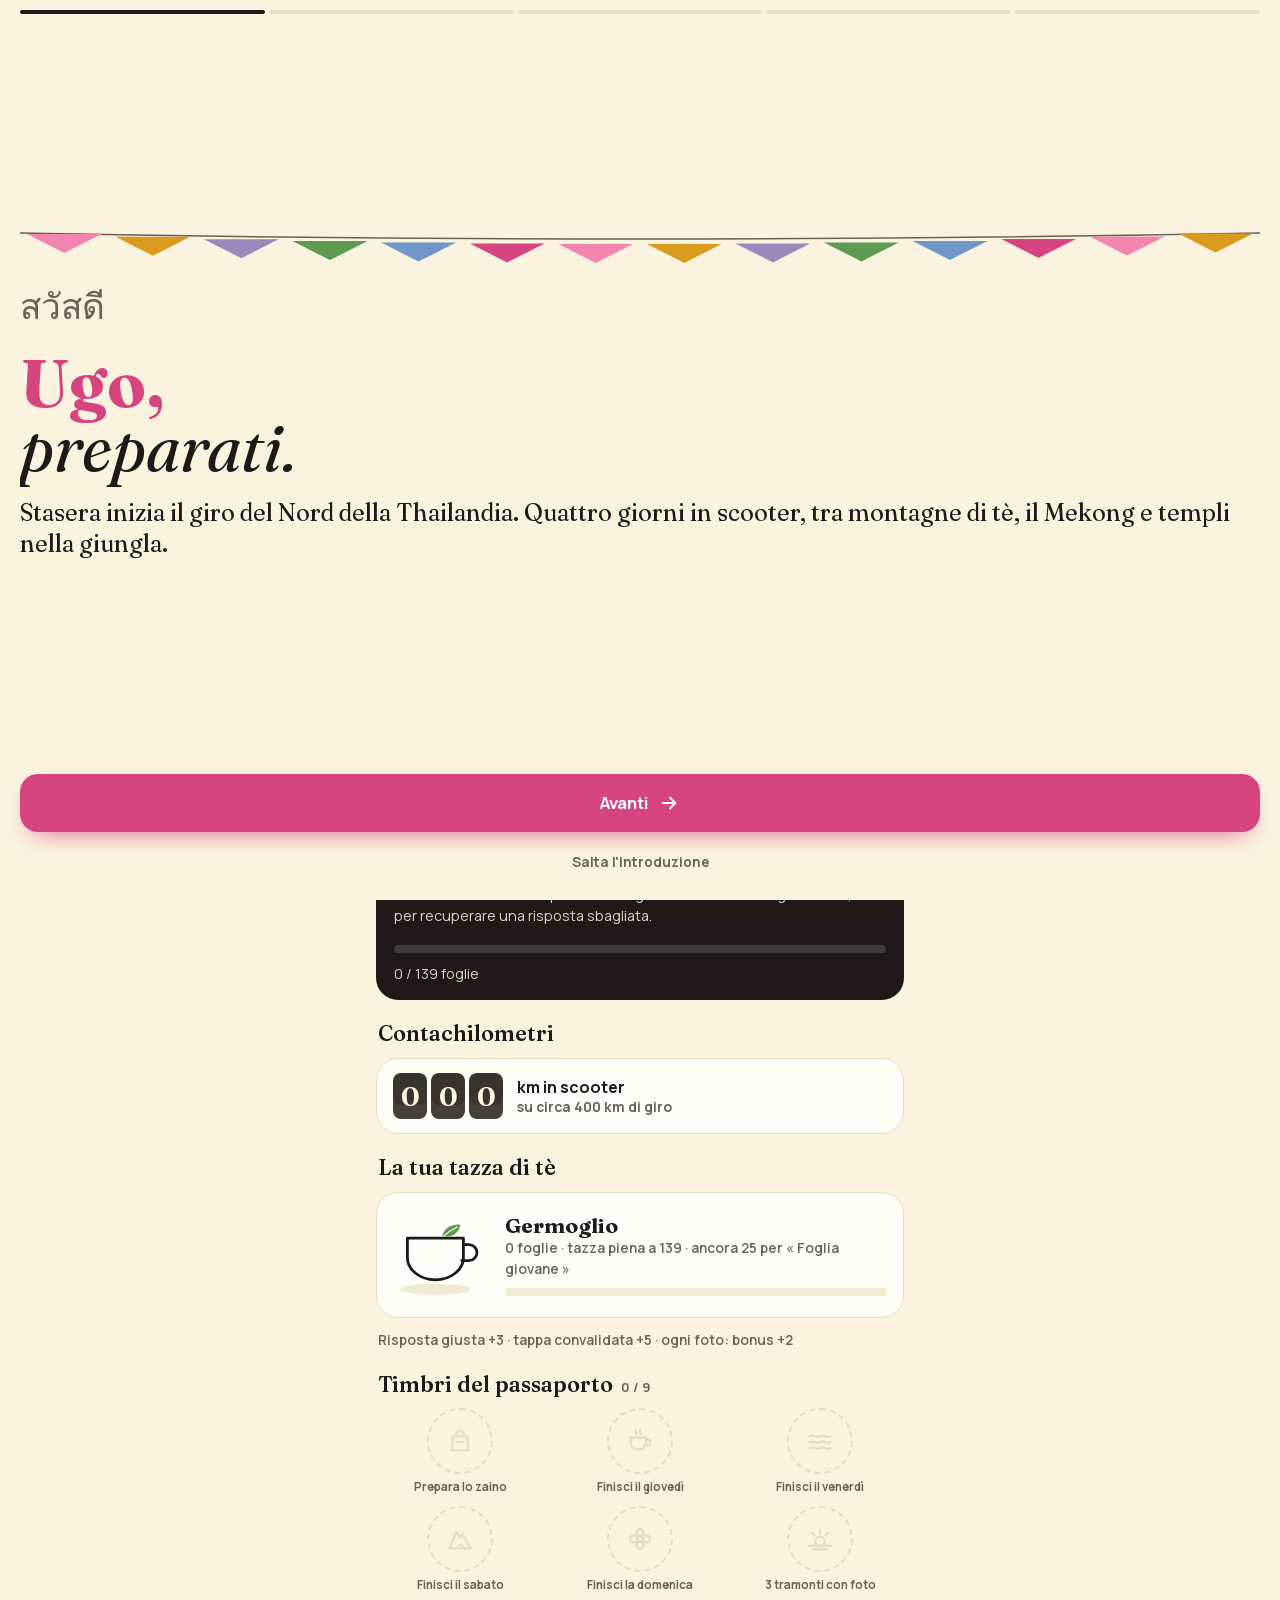
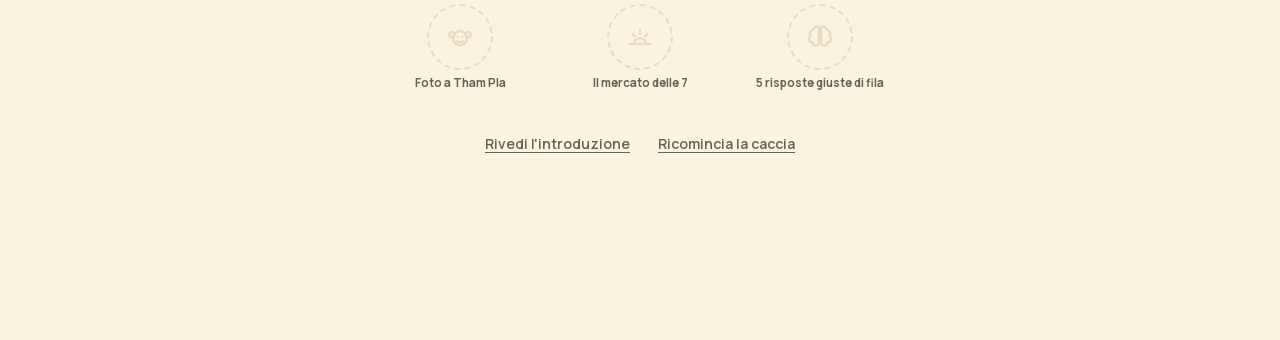
==== commit d54e603f: "Caccia : classe del racconto rinominata" ====
--- a/chasse.html
+++ b/chasse.html
@@ -143,8 +143,8 @@
 .qlbl svg{width:16px;height:16px}
 .q{font-family:var(--display);font-size:1.4rem;line-height:1.28;font-weight:600}
 .qblock{display:grid;gap:12px}
-.story{font-family:var(--display);font-size:1.22rem;line-height:1.4;color:var(--ink)}
-.story strong{font-weight:700;color:var(--c);letter-spacing:.01em}
+.tale{font-family:var(--display);font-size:1.22rem;line-height:1.4;color:var(--ink)}
+.tale strong{font-weight:700;color:var(--c);letter-spacing:.01em}
 .facts{display:grid;gap:6px;background:var(--surface2);border-radius:16px;padding:10px 12px;font-size:.88rem;font-weight:700;color:var(--muted)}
 .facts span{display:flex;gap:10px;align-items:flex-start;line-height:1.35}
 .facts svg{width:18px;height:18px;color:var(--c);margin-top:1px}
@@ -691,7 +691,7 @@
   var anim=lastShown!==s.id;lastShown=s.id;
   h+='<section class="card'+(anim?' in':'')+'" style="--c:'+c+'">';
   h+='<div style="display:flex;justify-content:space-between;align-items:flex-start;gap:10px"><span class="when"><span class="dot"></span>'+esc(s.when)+(s.km?' · '+s.km+' km':'')+'</span><span class="num">'+String(i).padStart(2,'0')+'</span></div>';
-  h+='<p class="story">'+esc(s.i1)+' <strong>'+esc(s.rv)+'</strong>'+(s.i2?' '+esc(s.i2):'')+'</p>';
+  h+='<p class="tale">'+esc(s.i1)+' <strong>'+esc(s.rv)+'</strong>'+(s.i2?' '+esc(s.i2):'')+'</p>';
   h+='<div class="facts"><span>'+ic('scooter')+esc(s.ride)+'</span><span>'+ic('clock')+esc(s.open)+'</span></div>';
   h+=quizBlock(s);
   if(!answered(s)){
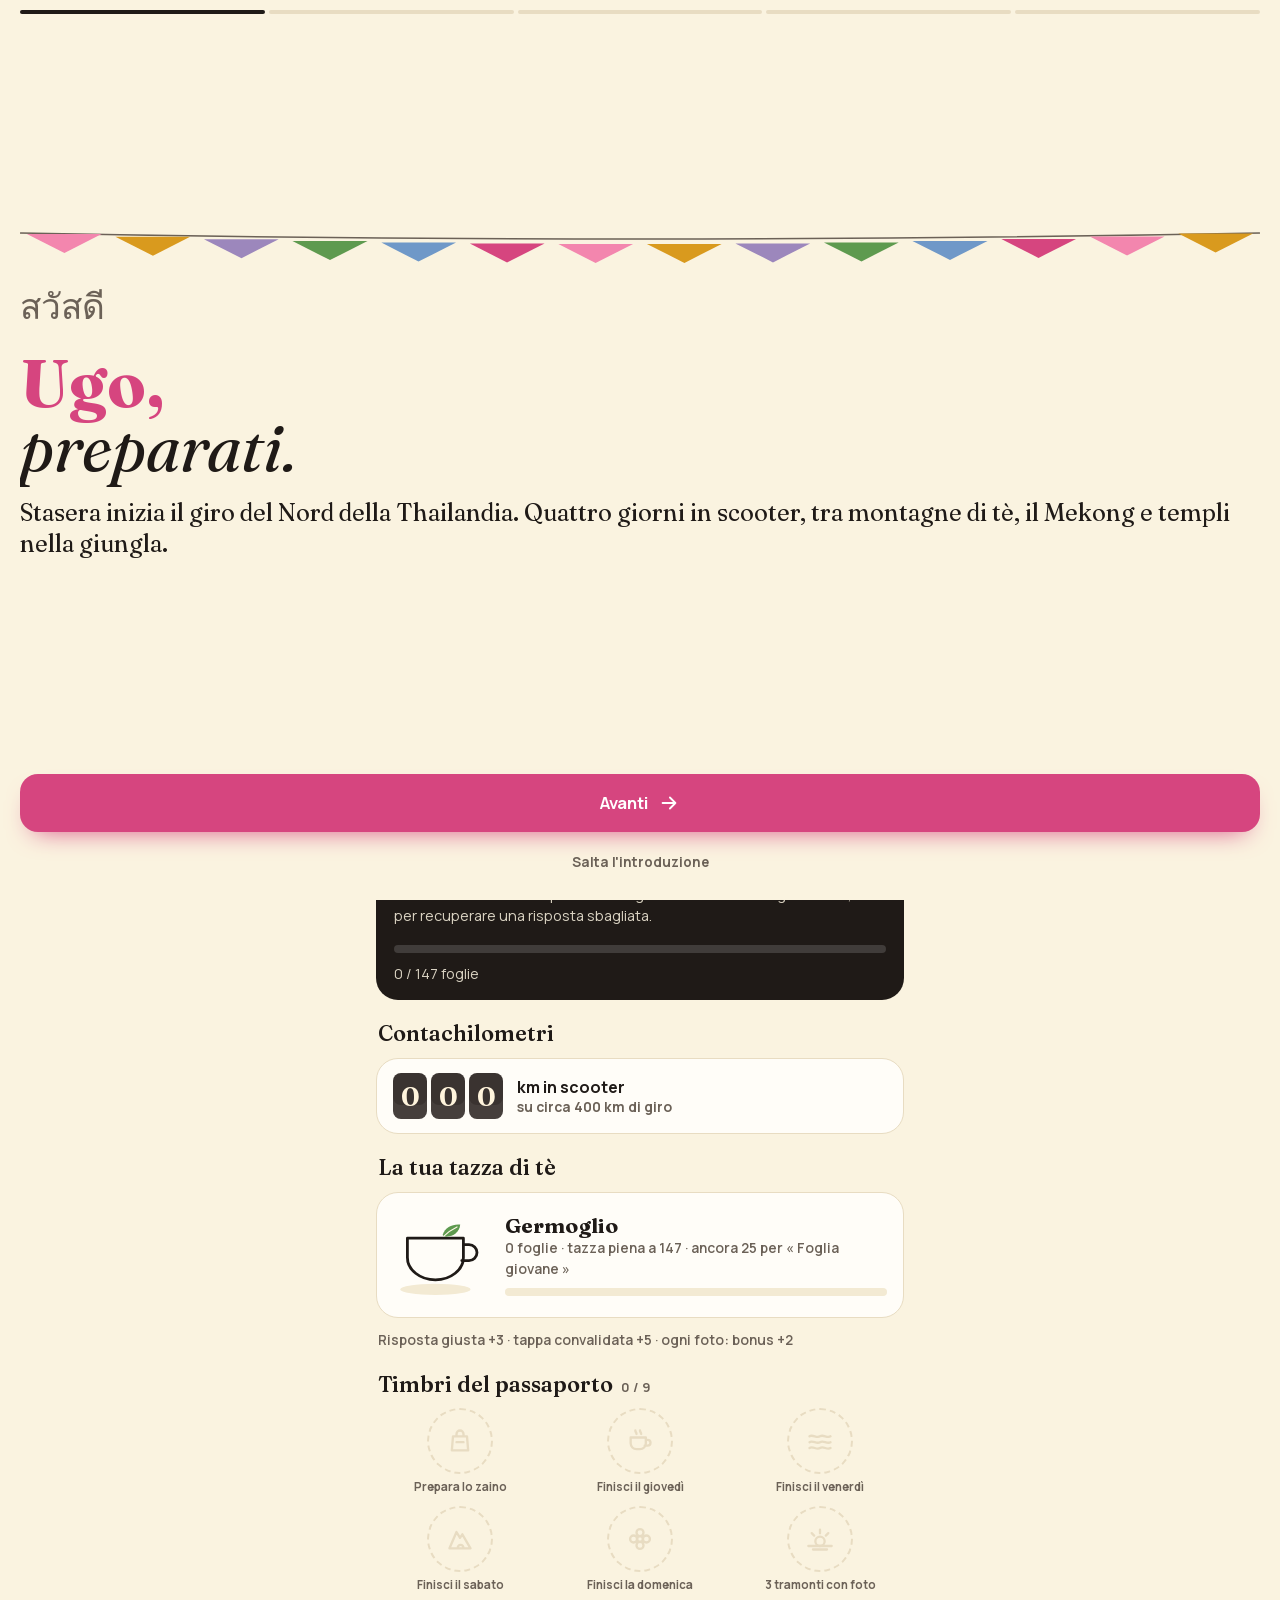
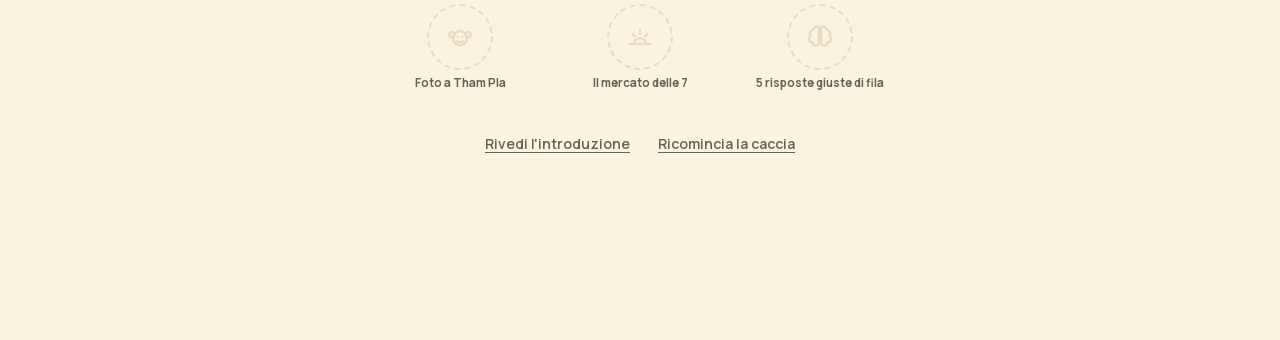
==== commit 30ad1a5b: "Caccia : nuova tappa, noleggiare lo scooter" ====
--- a/chasse.html
+++ b/chasse.html
@@ -350,6 +350,12 @@
   place:'Lo zaino',about:"Domani si parte alle 9:15 da Chiang Rai. Lo zaino viaggia sullo scooter: solo l'indispensabile.",
   check:['Passaporto','Patente (e permesso internazionale)','Contanti in tagli piccoli: 20 e 100 ฿','Una felpa: a Mae Salong la sera fa freddo','Pantaloni lunghi o un pareo per i templi','Giacca antipioggia','Pantaloncini e un asciugamano piccolo per le sorgenti','Crema solare e occhiali da sole','Antizanzare','Power bank e cavo','La mappa di Chiang Rai scaricata offline su Google Maps','Il buonumore (questo è obbligatorio)'],
   mission:'Tu che fai lo zaino con il casco già in testa.',tip:'Niente casco a portata di mano? Va bene anche un\'insalatiera.'},
+ {id:'scooter',i1:'Prima di qualsiasi cascata, tempio o caffè ci serve una cosa sola: le ruote. Il posto lo conosci tu, Lison si fida ciecamente. Missione numero uno di domani mattina:',rv:'NOLEGGIARE LO SCOOTER!',i2:'Da fare prima di tutto il resto.',ride:'Prima della partenza delle 9:15 · il noleggio lo conosci tu',open:'Domani mattina, per prima cosa',
+  day:1,when:'Giovedì 15 · prima delle 9:15',km:0,
+  quiz:[{q:'In discesa, sulle strade di montagna, come si frena con lo scooter?',o:['Solo con il freno davanti','Freno dietro e freno motore','In folle, si scende più veloci','Con i piedi, come Fred Flintstone'],a:1,f:'Le discese verso Mae Salong sono lunghe: usare solo il freno davanti è il modo migliore per scaldarlo troppo.'}],
+  place:'Lo scooter',about:'Il nostro mezzo per 400 km. Due minuti di controlli prima di firmare evitano discussioni alla riconsegna.',
+  check:['Due caschi che si allacciano bene','Foto dello scooter da tutti i lati prima di partire (graffi già presenti)','Freni provati','Luci e clacson che funzionano','Pieno fatto, o dove si trova il primo distributore','Il numero del noleggio salvato nel telefono','Patente e passaporto a portata di mano'],
+  mission:'Tu in sella con il casco allacciato, Lison dietro con il pollice alzato.',tip:'Prima foto ufficiale del giro.'},
  {id:'lalitta',i1:'Si parte a stomaco vuoto, ma non per molto. Prima tappa: ci abbuffiamo di colazione e beviamo un buon caffè in mezzo alle cascate al…',rv:'LALITTA CAFÉ!',i2:'Prima di sederti, una domanda.',ride:'15 min · 7 km da Chiang Rai (partenza 9:15)',open:'Aperto 8:00–20:00',
   day:1,when:'Giovedì 15 · 9:30',km:7,x:250,y:560,lx:-30,ly:7,anc:'end',short:'Lalitta Café',
   quiz:[{q:"Al Lalitta Café, in cosa si trasforma il biglietto d'ingresso da 60 ฿?",o:['In un dolce','In una bevanda','In una cartolina',"In un'offerta al tempio"],a:1,f:'Il giardino è ispirato alla foresta mitica di Himmapan.'}],
@@ -579,9 +585,11 @@
   h+='<text x="24" y="646" font-size="14" font-weight="700" letter-spacing="2">10 km</text><path d="M24 654h95" stroke="var(--muted)" stroke-width="2"/>';
   h+='<g transform="translate(60 130)"><circle r="22" fill="none" stroke="var(--muted)" stroke-width="2" stroke-dasharray="3 4"/><path d="M0 -16 L6 0 L0 16 L-6 0z" fill="var(--accent)"/><text y="-28" text-anchor="middle" font-size="12" font-weight="800">N</text></g>';
   /* strada scoperta */
-  var lastI=cur<0?STEPS.length-1:cur;
-  for(var i=2;i<=lastI;i++){var a=STEPS[i-1],b=STEPS[i],ahead=(i===lastI&&cur>=0);
-    h+='<path d="M'+a.x+' '+a.y+' L'+b.x+' '+b.y+'" stroke="'+DAYCOLOR[b.day]+'" stroke-width="'+(ahead?3:6)+'" stroke-linecap="round" fill="none"'+(ahead?' stroke-dasharray="1 9"':'')+' filter="url(#rough)"/>';}
+  var lastI=cur<0?STEPS.length-1:cur,prev=null;
+  for(var i=0;i<=lastI;i++){var b=STEPS[i];if(!b.x)continue;
+    if(prev){var ahead=(i===lastI&&cur>=0);
+      h+='<path d="M'+prev.x+' '+prev.y+' L'+b.x+' '+b.y+'" stroke="'+DAYCOLOR[b.day]+'" stroke-width="'+(ahead?3:6)+'" stroke-linecap="round" fill="none"'+(ahead?' stroke-dasharray="1 9"':'')+' filter="url(#rough)"/>';}
+    prev=b;}
   var labels='',moto='';
   STEPS.forEach(function(s,i){
     if(!s.x)return;
@@ -604,7 +612,7 @@
     h+='</g>';
     if(done||s.id==='retour')labels+='<text class="lab" x="'+(s.x+s.lx)+'" y="'+(s.y+s.ly)+'" text-anchor="'+s.anc+'">'+esc(s.short)+'</text>';
   });
-  if(cur===0){var cr=STEPS[STEPS.length-1];moto='<g class="bob" aria-hidden="true"><g transform="translate('+(cr.x+8)+' '+(cr.y-58)+')"><circle cx="18" cy="18" r="20" fill="var(--ink)"/><g transform="translate(6 6)" fill="none" stroke="var(--bg)" stroke-width="2.2" stroke-linecap="round" stroke-linejoin="round">'+IC.scooter+'</g></g></g>';}
+  if(cur>=0&&!STEPS[cur].x){var cr=STEPS[STEPS.length-1];moto='<g class="bob" aria-hidden="true"><g transform="translate('+(cr.x+8)+' '+(cr.y-58)+')"><circle cx="18" cy="18" r="20" fill="var(--ink)"/><g transform="translate(6 6)" fill="none" stroke="var(--bg)" stroke-width="2.2" stroke-linecap="round" stroke-linejoin="round">'+IC.scooter+'</g></g></g>';}
   return h+labels+moto+'</svg>';
 }
 
@@ -639,7 +647,7 @@
 function mapView(){
   var p=points(),k=level(p),next=LEVELS[k+1],got=earned(),km=kmDone(),done=STEPS.filter(function(s){return s.x&&S.done[s.id];}).length;
   var digits=String(km).padStart(3,'0').split('').map(function(d){return '<b>'+d+'</b>';}).join('');
-  var h='<div class="maphead">'+flags(16)+'<h1>La caccia <em>di Ugo</em></h1><p>'+done+' tappe scoperte su 16 · tocca un punto della mappa</p></div>';
+  var h='<div class="maphead">'+flags(16)+'<h1>La caccia <em>di Ugo</em></h1><p>'+done+' luoghi scoperti su '+STEPS.filter(function(s){return s.x;}).length+' · tocca un punto della mappa</p></div>';
   h+='<div class="map">'+mapSvg()+'<div class="legend"><span><i style="background:var(--d1)"></i>Gio</span><span><i style="background:var(--d2)"></i>Ven</span><span><i style="background:var(--d3)"></i>Sab</span><span><i style="background:var(--d4)"></i>Dom</span><span><i style="border:2px dashed var(--muted)"></i>Da scoprire</span></div></div>';
   h+='<section class="sect">'+voucher()+'</section>';
   h+='<section class="sect"><h2>Contachilometri</h2><div class="panel odo"><span class="digits">'+digits+'</span><span class="u"><b>km in scooter</b>su circa '+TOTKM+' km di giro</span></div></section>';
@@ -747,7 +755,7 @@
     if(photoCount())h='<button class="primary alt" data-act="shareall">'+ic('share')+'<span>Condividi tutte le foto</span></button>';
   }else if(V.tab==='map'){
     h=cur<0?'<button class="primary" data-act="tab" data-tab="album">'+ic('gift')+'<span>Apri l\'album</span></button>'
-           :'<button class="primary" data-act="resume">'+ic('scooter')+'<span>'+(cur===0?'Prepara lo zaino':'Vai alla tappa '+cur)+'</span></button>';
+           :'<button class="primary" data-act="resume">'+ic('scooter')+'<span>'+(cur===0?'Prepara lo zaino':cur===1?'Noleggia lo scooter':'Vai alla tappa '+cur)+'</span></button>';
   }else{
     var i=focusIndex();
     if(i<0)h='<button class="primary" data-act="tab" data-tab="album">'+ic('gift')+'<span>Apri l\'album</span></button>';
@@ -891,7 +899,7 @@
    '<div class="route"><div><small>Partenza</small><b>Chiang Rai</b></div><div class="mid">'+ic('scooter')+'≈ 400 km</div><div style="text-align:right"><small>Arrivo</small><b>Chiang Rai</b></div></div>'+
    '<div class="perf"></div><div class="info"><div><span>Partenza</span><b>Gio 15 ott · 9:15</b></div><div><span>Ritorno</span><b>Dom 18 ott · 16:15</b></div>'+
    '<div><span>Viaggiatori</span><b>Ugo e Lison</b></div><div><span>Mezzo</span><b>1 scooter, 2 caschi</b></div>'+
-   '<div><span>Via</span><b>Mae Salong, Mekong, Doi Tung</b></div><div><span>Tappe</span><b>16 + 1 stasera</b></div></div><div class="code"></div></div>';},
+   '<div><span>Via</span><b>Mae Salong, Mekong, Doi Tung</b></div><div><span>Tappe</span><b>17 + 1 stasera</b></div></div><div class="code"></div></div>';},
  function(){return '<span class="k">Come si gioca</span><h1 style="font-size:2.6rem">Le regole<em>del giro</em></h1><ul class="rules">'+
    '<li><span class="ri">'+ic('quiz')+'</span>A ogni tappa, un quiz: rispondi e scopri il luogo</li>'+
    '<li><span class="ri">'+ic('cam')+'</span>Una sfida foto precisa, con noi due dentro</li>'+
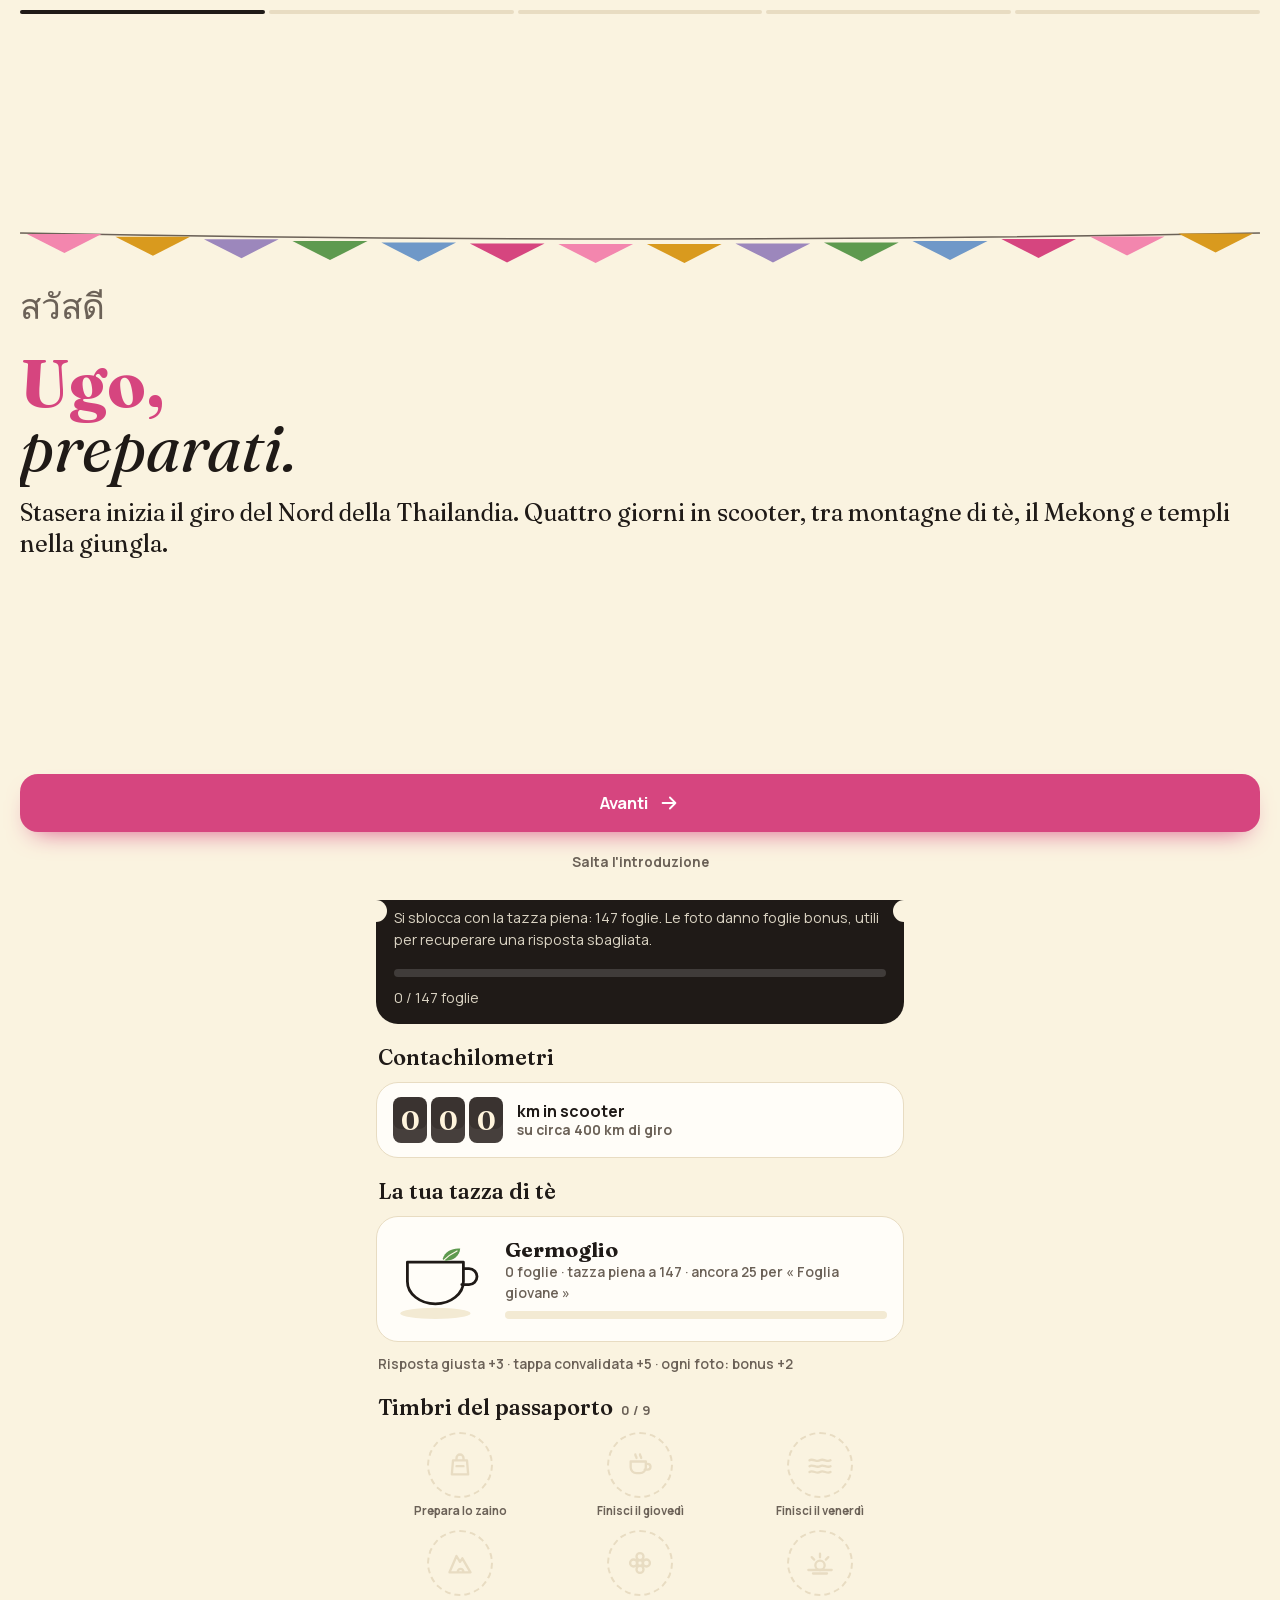
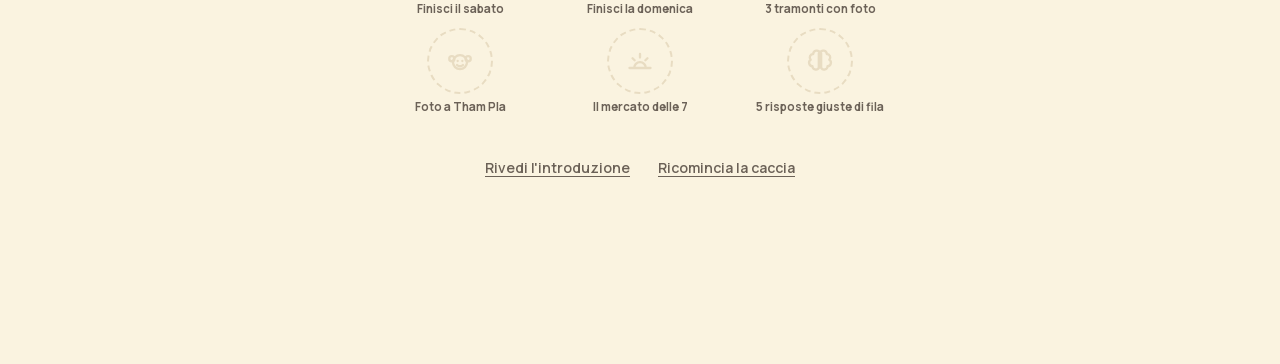
==== commit 7a0dddda: "Caccia : mappa interattiva (zoom, spostamento, schermo intero, punti da toccare)" ====
--- a/chasse.html
+++ b/chasse.html
@@ -47,7 +47,7 @@
 h1,h2,h3{font-family:var(--display);font-weight:600;line-height:1.1;margin:0;text-wrap:balance}
 p{margin:0}
 button{font:inherit;color:inherit;background:none;border:0;padding:0;cursor:pointer;touch-action:manipulation}
-button:focus-visible,a:focus-visible,g[data-act]:focus-visible,label:focus-within{outline:3px solid var(--gold);outline-offset:2px;border-radius:12px}
+button:focus-visible,a:focus-visible,g[data-pin]:focus-visible,label:focus-within{outline:3px solid var(--gold);outline-offset:2px;border-radius:12px}
 svg.i{width:22px;height:22px;flex:none;fill:none;stroke:currentColor;stroke-width:2;stroke-linecap:round;stroke-linejoin:round}
 .th{font-family:var(--thai);font-weight:400}
 .flags{display:block;width:100%;height:34px}
@@ -81,7 +81,25 @@
 .map svg.m{display:block;width:100%;height:auto}
 .map text{font-family:var(--body);fill:var(--muted)}
 .map .lab{font-family:var(--display);font-weight:700;fill:var(--ink);font-size:21px;paint-order:stroke;stroke:var(--paper);stroke-width:5px;stroke-linejoin:round}
-.map g[data-act]{cursor:pointer}
+.map .vp{position:relative;aspect-ratio:620/600;touch-action:none;overflow:hidden;cursor:grab;-webkit-user-select:none;user-select:none}
+.map .vp:active{cursor:grabbing}
+.map svg.m{width:100%;height:100%}
+.map g[data-pin]{cursor:pointer}
+.mapctl{position:absolute;right:10px;top:10px;display:grid;gap:6px}
+.mapctl button{width:42px;height:42px;border-radius:12px;background:var(--surface);border:1px solid var(--line);display:grid;place-items:center;box-shadow:0 6px 14px -8px var(--shadow)}
+.mapctl button svg{width:20px;height:20px}
+.map.full{position:fixed;inset:0;z-index:25;border-radius:0;border:0;display:flex;flex-direction:column;padding-top:var(--st);padding-bottom:var(--sb)}
+.map.full .vp{flex:1;aspect-ratio:auto}
+.legend .hint{flex-basis:100%;font-weight:600;font-size:.74rem}
+.pinsheet{position:fixed;left:10px;right:10px;bottom:calc(var(--tab) + var(--sb) + 10px);z-index:30;max-width:540px;margin:0 auto;animation:rise .25s ease-out}
+.pin-in{position:relative;background:var(--surface);border:1px solid var(--line);border-radius:22px;padding:16px;display:grid;gap:8px;box-shadow:0 24px 50px -24px var(--shadow)}
+.pin-in .k{display:inline-flex;align-items:center;gap:8px;font-size:.72rem;font-weight:800;letter-spacing:.1em;text-transform:uppercase;color:var(--muted);padding-right:40px}
+.pin-in h3{font-size:1.35rem}
+.pin-in p{color:var(--muted);font-size:.95rem}
+.pin-in img{width:100%;max-height:180px;object-fit:cover;border-radius:14px}
+.pin-in .x{position:absolute;right:10px;top:10px;width:36px;height:36px;border-radius:50%;background:var(--surface2);display:grid;place-items:center}
+.pin-in .x svg{width:18px;height:18px}
+.pin-in .primary{min-height:50px;margin-top:4px}
 .map .pulse{animation:pulse 1.6s ease-out infinite;transform-box:fill-box;transform-origin:center}
 .map .bob{animation:bob 1.2s ease-in-out infinite}
 .legend{display:flex;flex-wrap:wrap;gap:6px 14px;padding:10px 14px 14px;font-size:.78rem;font-weight:700;color:var(--muted)}
@@ -466,6 +484,10 @@
  cave:'<path d="M3 20L9 6l3 5 2-3 7 12zM10 20a2.5 3 0 015 0"/>',
  flower:'<circle cx="12" cy="12" r="2.5"/><path d="M12 9.5a3 3 0 110-6 3 3 0 110 6zM12 14.5a3 3 0 110 6 3 3 0 110-6zM9.5 12a3 3 0 11-6 0 3 3 0 116 0zM14.5 12a3 3 0 116 0 3 3 0 11-6 0z"/>',
  bag:'<path d="M6 8h12l1 12H5zM9 8V6a3 3 0 016 0v2M9 13h6"/>',
+ expand:'<path d="M4 9V4h5M20 9V4h-5M4 15v5h5M20 15v5h-5"/>',
+ shrink:'<path d="M9 4v5H4M15 4v5h5M9 20v-5H4M15 20v-5h5"/>',
+ plus:'<path d="M12 5v14M5 12h14"/>', minus:'<path d="M5 12h14"/>',
+ target:'<circle cx="12" cy="12" r="7"/><path d="M12 2v3M12 19v3M2 12h3M19 12h3"/>',
  clock:'<circle cx="12" cy="12" r="9"/><path d="M12 7v5l3 2"/>',
  hands:'<path d="M8 20c-2-2-3-4-3-7l1-5a1.5 1.5 0 013 0v4M9 12V5a1.5 1.5 0 013 0v7M12 11V6a1.5 1.5 0 013 0v6M15 11V8a1.5 1.5 0 013 0v5c0 3-1 5-3 7"/>'
 };
@@ -483,7 +505,7 @@
 var S=fresh();
 try{var raw=localStorage.getItem(KEY);if(raw)S=Object.assign(fresh(),JSON.parse(raw));}catch(e){}
 function save(){try{localStorage.setItem(KEY,JSON.stringify(S));}catch(e){}}
-var V={tab:'map',focus:null,confirmSkip:false,confirmReset:false,saving:null,error:null};
+var V={tab:'map',mapFull:false,focus:null,confirmSkip:false,confirmReset:false,saving:null,error:null};
 var lastShown=null,fresh1=null; /* animare solo cio' che e' nuovo, non a ogni spunta */
 
 /* ---------- Calcoli ---------- */
@@ -569,32 +591,55 @@
    '<rect x="12" y="36" width="96" height="20" rx="6" fill="var(--d1)"/><rect x="53" y="36" width="14" height="72" fill="var(--gold)"/>'+
    '<path d="M60 36c-8-18-30-20-30-8s22 8 30 8zm0 0c8-18 30-20 30-8s-22 8-30 8z" fill="none" stroke="var(--gold)" stroke-width="7" stroke-linejoin="round"/></svg>';
 }
+/* ---------- Mappa interattiva : pizzica per zoomare, trascina per muoverti, tocca i punti ---------- */
+var BASE={x:0,y:70,w:620,h:600},MV=null;
+var POI={
+ mekong:{t:'Il Mekong',d:"Nasce sull'altopiano tibetano e attraversa sei paesi prima di gettarsi nel mare, in Vietnam. Venerdì sera ci guardiamo il tramonto."},
+ myanmar:{t:'Myanmar',d:'È subito oltre il confine. In questo giro non si passa nessuna frontiera: si guarda da lontano.'},
+ laos:{t:'Laos',d:"Sull'altra riva del Mekong. Al Triangolo d'Oro le barche fanno tappa su un'isola-mercato laotiana: noi restiamo a terra."},
+ maesai:{t:'Mae Sai',d:'La città più a nord della Thailandia, attaccata al Myanmar. Sabato ci passiamo vicino senza entrare in centro.'},
+ maechan:{t:'Mae Chan',d:'Il crocevia del giro: ci passiamo venerdì, sabato e domenica. Al mercato, i banchi vegetariani con la bandiera gialla.'},
+ monti:{t:'Le montagne di Doi Mae Salong',d:'Strade ripide e nebbia al mattino. In discesa: freno dietro, freno motore e fanale acceso.'},
+ twins:{t:'Twins Farm · notte 1',d:'Camere in montagna con balcone sulle creste. La sera lucciole e stelle. Chiedi una coperta in più: fa freddo.'},
+ viewkhong:{t:'View Khong Hotel · notte 2',d:"Piccolo hotel sul Mekong, a 3 km dal Triangolo d'Oro. Colazione al VIEW CAFE dalle 7 alle 10."},
+ katiliya:{t:'Katiliya Park Villa · notte 3',d:'Ville in un grande parco con piscina e cigni. Il ristorante è in cima, con una navetta gratuita.'},
+ nord:{t:'Il Nord',d:'Il giro sale da Chiang Rai fino al confine con Myanmar e Laos, e poi torna giù. Circa 400 km in quattro giorni.'}
+};
+function vbStr(){var v=MV||BASE;return [v.x,v.y,v.w,v.h].map(function(n){return n.toFixed(1);}).join(' ');}
+function house(key,x,y){return '<g data-pin="p:'+key+'" role="button" tabindex="0" aria-label="'+esc(POI[key].t)+'"><circle cx="'+x+'" cy="'+y+'" r="26" fill="transparent"/>'+
+  '<circle cx="'+x+'" cy="'+y+'" r="15" fill="var(--surface)" stroke="var(--ink)" stroke-width="2"/>'+
+  '<path d="M'+(x-7)+' '+(y+1)+' L'+x+' '+(y-7)+' L'+(x+7)+' '+(y+1)+' V'+(y+7)+' H'+(x-7)+'Z" fill="var(--gold)" stroke="var(--ink)" stroke-width="1.6" stroke-linejoin="round"/></g>';}
+function town(key,x,y,name,dx){return '<g data-pin="p:'+key+'" role="button" tabindex="0" aria-label="'+esc(name)+'"><circle cx="'+x+'" cy="'+y+'" r="20" fill="transparent"/>'+
+  '<circle cx="'+x+'" cy="'+y+'" r="5" fill="var(--muted)"/><text x="'+(x+dx)+'" y="'+(y+5)+'" font-size="15" font-weight="700"'+(dx<0?' text-anchor="end"':'')+'>'+name+'</text></g>';}
 function mapSvg(){
-  var cur=currentIndex(),h='',pts=STEPS.filter(function(s){return s.x;});
-  h+='<svg class="m" viewBox="0 70 620 600" role="img" aria-label="Mappa del giro: le tappe scoperte sono segnate, le altre hanno un punto interrogativo">';
+  var cur=currentIndex(),h='';
+  h+='<svg class="m" id="msvg" viewBox="'+vbStr()+'" preserveAspectRatio="xMidYMid meet" role="img" aria-label="Mappa del giro: tocca i punti per i dettagli">';
   h+='<defs><filter id="rough"><feTurbulence type="fractalNoise" baseFrequency=".035" numOctaves="2" seed="4"/><feDisplacementMap in="SourceGraphic" scale="4"/></filter></defs>';
-  h+='<path d="M568.7 20 L545 80 L526 125 L517.6 155 L528 200 L525 240 L549.8 290 L587.6 560 L600 660" fill="none" stroke="var(--river)" stroke-width="14" stroke-linecap="round" stroke-linejoin="round" filter="url(#rough)"/>';
-  h+='<path d="M303.8 55 L327.5 78 L370 90 L417.3 110 L474.1 135 L517.6 155" fill="none" stroke="var(--muted)" stroke-width="2" stroke-dasharray="2 6" stroke-linecap="round" opacity=".7"/>';
+  h+='<g data-pin="p:mekong"><path d="M568.7 -200 L568.7 20 L545 80 L526 125 L517.6 155 L528 200 L525 240 L549.8 290 L587.6 560 L600 900" fill="none" stroke="var(--river)" stroke-width="14" stroke-linecap="round" stroke-linejoin="round" filter="url(#rough)"/>'+
+     '<text x="556" y="350" font-size="19" font-style="italic" style="font-family:var(--display);fill:var(--d3)" transform="rotate(78 556 350)">Mekong</text></g>';
+  h+='<path d="M120 40 L240 60 L303.8 55 L327.5 78 L370 90 L417.3 110 L474.1 135 L517.6 155" fill="none" stroke="var(--muted)" stroke-width="2" stroke-dasharray="2 6" stroke-linecap="round" opacity=".7"/>';
   [[30,230],[54,216],[150,240],[174,226],[24,420],[54,436],[196,140],[220,126],[180,450],[150,480],[390,250],[414,236],[110,560],[136,546],[340,420],[364,406]].forEach(function(m){
-    h+='<path d="M'+m[0]+' '+m[1]+' l12 -18 l12 18" fill="none" stroke="var(--line)" stroke-width="3" stroke-linejoin="round" stroke-linecap="round"/>';});
-  /* piccole risaie e alberi */
+    h+='<g data-pin="p:monti"><circle cx="'+(m[0]+12)+'" cy="'+(m[1]-8)+'" r="16" fill="transparent"/><path d="M'+m[0]+' '+m[1]+' l12 -18 l12 18" fill="none" stroke="var(--line)" stroke-width="3" stroke-linejoin="round" stroke-linecap="round"/></g>';});
   [[420,470],[460,520],[380,560],[200,520]].forEach(function(r){h+='<path d="M'+r[0]+' '+r[1]+'h40M'+r[0]+' '+(r[1]+8)+'h40M'+r[0]+' '+(r[1]+16)+'h40" stroke="var(--line)" stroke-width="2" stroke-linecap="round"/>';});
-  h+='<text x="170" y="104" font-size="17" font-weight="700" letter-spacing="3">MYANMAR</text>';
-  h+='<text x="574" y="420" font-size="17" font-weight="700" letter-spacing="3" transform="rotate(80 574 420)">LAOS</text>';
-  h+='<text x="556" y="350" font-size="19" font-style="italic" style="font-family:var(--display);fill:var(--d3)" transform="rotate(78 556 350)">Mekong</text>';
+  h+='<g data-pin="p:myanmar"><rect x="160" y="84" width="140" height="28" fill="transparent"/><text x="170" y="104" font-size="17" font-weight="700" letter-spacing="3">MYANMAR</text></g>';
+  h+='<g data-pin="p:laos"><rect x="560" y="400" width="34" height="80" fill="transparent"/><text x="574" y="420" font-size="17" font-weight="700" letter-spacing="3" transform="rotate(80 574 420)">LAOS</text></g>';
   h+='<text x="24" y="646" font-size="14" font-weight="700" letter-spacing="2">10 km</text><path d="M24 654h95" stroke="var(--muted)" stroke-width="2"/>';
-  h+='<g transform="translate(60 130)"><circle r="22" fill="none" stroke="var(--muted)" stroke-width="2" stroke-dasharray="3 4"/><path d="M0 -16 L6 0 L0 16 L-6 0z" fill="var(--accent)"/><text y="-28" text-anchor="middle" font-size="12" font-weight="800">N</text></g>';
+  h+='<g data-pin="p:nord" transform="translate(60 130)"><circle r="26" fill="transparent"/><circle r="22" fill="none" stroke="var(--muted)" stroke-width="2" stroke-dasharray="3 4"/><path d="M0 -16 L6 0 L0 16 L-6 0z" fill="var(--accent)"/><text y="-28" text-anchor="middle" font-size="12" font-weight="800">N</text></g>';
+  h+=town('maesai',326,82,'Mae Sai',-10)+town('maechan',300,364,'Mae Chan',10);
   /* strada scoperta */
   var lastI=cur<0?STEPS.length-1:cur,prev=null;
   for(var i=0;i<=lastI;i++){var b=STEPS[i];if(!b.x)continue;
     if(prev){var ahead=(i===lastI&&cur>=0);
       h+='<path d="M'+prev.x+' '+prev.y+' L'+b.x+' '+b.y+'" stroke="'+DAYCOLOR[b.day]+'" stroke-width="'+(ahead?3:6)+'" stroke-linecap="round" fill="none"'+(ahead?' stroke-dasharray="1 9"':'')+' filter="url(#rough)"/>';}
     prev=b;}
+  h+=house('twins',40,372)+house('viewkhong',592,224)+house('katiliya',222,342);
   var labels='',moto='';
+  function scooterAt(x,y){return '<g class="bob" aria-hidden="true"><g transform="translate('+(x+8)+' '+(y-58)+')"><circle cx="18" cy="18" r="20" fill="var(--ink)"/>'+
+    '<g transform="translate(6 6)" fill="none" stroke="var(--bg)" stroke-width="2.2" stroke-linecap="round" stroke-linejoin="round">'+IC.scooter+'</g></g></g>';}
   STEPS.forEach(function(s,i){
     if(!s.x)return;
     var done=!!S.done[s.id],skip=!!S.skipped[s.id],here=i===cur,c=DAYCOLOR[s.day];
-    h+='<g data-act="goto" data-i="'+i+'" role="button" tabindex="0" aria-label="Tappa '+i+(done?': '+esc(s.short):': da scoprire')+'">';
+    h+='<g data-pin="s:'+i+'" role="button" tabindex="0" aria-label="Tappa '+i+(done?': '+esc(s.short):': da scoprire')+'">';
     h+='<circle cx="'+s.x+'" cy="'+s.y+'" r="32" fill="transparent"/>';
     if(here)h+='<circle class="pulse" cx="'+s.x+'" cy="'+s.y+'" r="20" fill="'+c+'"/>';
     if(done){
@@ -603,8 +648,7 @@
     }else if(here){
       h+='<circle cx="'+s.x+'" cy="'+s.y+'" r="20" fill="var(--surface)" stroke="'+c+'" stroke-width="5"/>';
       h+='<text x="'+s.x+'" y="'+(s.y+7)+'" text-anchor="middle" font-size="19" font-weight="800" style="fill:var(--ink)">'+i+'</text>';
-      moto='<g class="bob" aria-hidden="true"><g transform="translate('+(s.x+8)+' '+(s.y-58)+')"><circle cx="18" cy="18" r="20" fill="var(--ink)"/>'+
-        '<g transform="translate(6 6)" fill="none" stroke="var(--bg)" stroke-width="2.2" stroke-linecap="round" stroke-linejoin="round">'+IC.scooter+'</g></g></g>';
+      moto=scooterAt(s.x,s.y);
     }else{
       h+='<circle cx="'+s.x+'" cy="'+s.y+'" r="19" fill="var(--surface)" stroke="var(--muted)" stroke-width="2.5" stroke-dasharray="4 4" opacity="'+(skip?.5:1)+'"/>';
       h+='<text x="'+s.x+'" y="'+(s.y+8)+'" text-anchor="middle" font-size="23" font-weight="700" style="font-family:var(--display)">'+(skip?'–':'?')+'</text>';
@@ -612,13 +656,108 @@
     h+='</g>';
     if(done||s.id==='retour')labels+='<text class="lab" x="'+(s.x+s.lx)+'" y="'+(s.y+s.ly)+'" text-anchor="'+s.anc+'">'+esc(s.short)+'</text>';
   });
-  if(cur>=0&&!STEPS[cur].x){var cr=STEPS[STEPS.length-1];moto='<g class="bob" aria-hidden="true"><g transform="translate('+(cr.x+8)+' '+(cr.y-58)+')"><circle cx="18" cy="18" r="20" fill="var(--ink)"/><g transform="translate(6 6)" fill="none" stroke="var(--bg)" stroke-width="2.2" stroke-linecap="round" stroke-linejoin="round">'+IC.scooter+'</g></g></g>';}
+  if(cur>=0&&!STEPS[cur].x){var cr=STEPS[STEPS.length-1];moto=scooterAt(cr.x,cr.y);}
   return h+labels+moto+'</svg>';
+}
+function mapBox(){
+  return '<div class="map'+(V.mapFull?' full':'')+'" id="mapbox"><div class="vp" id="vp">'+mapSvg()+
+    '<div class="mapctl"><button data-m="full" aria-label="'+(V.mapFull?'Chiudi schermo intero':'Schermo intero')+'">'+ic(V.mapFull?'shrink':'expand')+'</button>'+
+    '<button data-m="in" aria-label="Zoom avanti">'+ic('plus')+'</button><button data-m="out" aria-label="Zoom indietro">'+ic('minus')+'</button>'+
+    '<button data-m="fit" aria-label="Vedi tutta la mappa">'+ic('target')+'</button></div></div>'+
+    '<div class="legend"><span><i style="background:var(--d1)"></i>Gio</span><span><i style="background:var(--d2)"></i>Ven</span><span><i style="background:var(--d3)"></i>Sab</span><span><i style="background:var(--d4)"></i>Dom</span><span><i style="border:2px dashed var(--muted)"></i>Da scoprire</span><span><i style="background:var(--gold);border-radius:3px"></i>Hotel</span>'+
+    '<span class="hint">Pizzica per zoomare · trascina · tocca i punti</span></div></div>';
+}
+function bindMap(){
+  var vp=$('vp'),svg=$('msvg');if(!vp||!svg)return;
+  var r0=vp.getBoundingClientRect();if(!r0.width)return;
+  BASE={x:0,w:620,h:620*r0.height/r0.width};BASE.y=370-BASE.h/2;
+  if(!MV||Math.abs(MV.h/MV.w-BASE.h/BASE.w)>.01)MV={x:BASE.x,y:BASE.y,w:BASE.w,h:BASE.h};
+  function clamp(v){var w=Math.min(BASE.w,Math.max(BASE.w/6,v.w)),h=w*BASE.h/BASE.w;
+    return {w:w,h:h,x:Math.min(BASE.x+BASE.w-w,Math.max(BASE.x,v.x)),y:Math.min(BASE.y+BASE.h-h,Math.max(BASE.y,v.y))};}
+  function apply(){MV=clamp(MV);svg.setAttribute('viewBox',vbStr());}
+  function rect(){return svg.getBoundingClientRect();}
+  function zoomAt(cx,cy,f){var r=rect(),ax=MV.x+(cx-r.left)/r.width*MV.w,ay=MV.y+(cy-r.top)/r.height*MV.h;
+    var w=Math.min(BASE.w,Math.max(BASE.w/6,MV.w/f)),h=w*BASE.h/BASE.w;
+    MV={x:ax-(cx-r.left)/r.width*w,y:ay-(cy-r.top)/r.height*h,w:w,h:h};apply();}
+  apply();
+  var P={},st=null,moved=false,t0=0,lastTap=0;
+  function pts(){return Object.keys(P).map(function(k){return P[k];});}
+  function startFrom(){var a=pts();if(a.length>=2){var m={x:(a[0].x+a[1].x)/2,y:(a[0].y+a[1].y)/2};
+      st={pinch:true,d:Math.hypot(a[0].x-a[1].x,a[0].y-a[1].y),m:m,vb:Object.assign({},MV)};}
+    else if(a.length===1)st={x:a[0].x,y:a[0].y,vb:Object.assign({},MV)};}
+  vp.addEventListener('pointerdown',function(e){
+    if(e.target.closest('.mapctl'))return;
+    try{vp.setPointerCapture(e.pointerId);}catch(_){}
+    P[e.pointerId]={x:e.clientX,y:e.clientY};
+    if(pts().length===1){moved=false;t0=Date.now();}else moved=true;
+    startFrom();
+  });
+  vp.addEventListener('pointermove',function(e){
+    if(!P[e.pointerId]||!st)return;P[e.pointerId]={x:e.clientX,y:e.clientY};
+    var r=rect(),a=pts();
+    if(st.pinch&&a.length>=2){
+      var d=Math.hypot(a[0].x-a[1].x,a[0].y-a[1].y),m={x:(a[0].x+a[1].x)/2,y:(a[0].y+a[1].y)/2};
+      var ax=st.vb.x+(st.m.x-r.left)/r.width*st.vb.w,ay=st.vb.y+(st.m.y-r.top)/r.height*st.vb.h;
+      var w=Math.min(BASE.w,Math.max(BASE.w/6,st.vb.w*st.d/Math.max(d,1))),h=w*BASE.h/BASE.w;
+      MV={x:ax-(m.x-r.left)/r.width*w,y:ay-(m.y-r.top)/r.height*h,w:w,h:h};apply();
+    }else if(!st.pinch){
+      var dx=e.clientX-st.x,dy=e.clientY-st.y;if(Math.hypot(dx,dy)>6)moved=true;
+      if(moved){MV={x:st.vb.x-dx/r.width*st.vb.w,y:st.vb.y-dy/r.height*st.vb.h,w:st.vb.w,h:st.vb.h};apply();}
+    }
+  });
+  function end(e){
+    if(!P[e.pointerId])return;delete P[e.pointerId];
+    if(pts().length){startFrom();return;}
+    st=null;
+    if(!moved&&Date.now()-t0<500){
+      var el=document.elementFromPoint(e.clientX,e.clientY),pin=el&&el.closest&&el.closest('[data-pin]');
+      if(pin){openPin(pin.getAttribute('data-pin'));lastTap=0;}
+      else{closePin();var now=Date.now();if(now-lastTap<320){zoomAt(e.clientX,e.clientY,2);lastTap=0;}else lastTap=now;}
+    }
+  }
+  vp.addEventListener('pointerup',end);vp.addEventListener('pointercancel',end);
+  vp.addEventListener('wheel',function(e){e.preventDefault();zoomAt(e.clientX,e.clientY,Math.exp(-e.deltaY*.0015));},{passive:false});
+  vp.querySelector('.mapctl').addEventListener('click',function(e){
+    var b=e.target.closest('[data-m]');if(!b)return;var m=b.getAttribute('data-m'),r=rect();
+    if(m==='in')zoomAt(r.left+r.width/2,r.top+r.height/2,1.6);
+    else if(m==='out')zoomAt(r.left+r.width/2,r.top+r.height/2,1/1.6);
+    else if(m==='fit'){MV=null;bindMapRefresh();}
+    else if(m==='full'){V.mapFull=!V.mapFull;MV=null;closePin();render();}
+  });
+}
+function bindMapRefresh(){var svg=$('msvg');if(!svg)return;MV={x:BASE.x,y:BASE.y,w:BASE.w,h:BASE.h};svg.setAttribute('viewBox',vbStr());}
+
+/* scheda in basso quando si tocca un punto */
+function closePin(){var o=document.querySelector('.pinsheet');if(o)o.remove();}
+function openPin(key){
+  closePin();var kind=key.split(':')[0],id=key.split(':')[1],h='',cls='';
+  if(kind==='p'){var p=POI[id];if(!p)return;h='<span class="k">Sulla mappa</span><h3>'+esc(p.t)+'</h3><p>'+esc(p.d)+'</p>';}
+  else{
+    var i=+id,s=STEPS[i],cur=currentIndex(),done=!!S.done[s.id],skip=!!S.skipped[s.id],open=unlocked(i);
+    cls=' style="--c:'+DAYCOLOR[s.day]+'"';
+    h='<span class="k"><span class="dot"></span>Tappa '+i+' · '+esc(s.when)+'</span>';
+    if(done){
+      h+='<h3>'+esc(s.place)+'</h3>'+(S.photo[s.id]?'<img data-photo="'+s.id+'" alt="">':'')+
+        '<p>'+stepPoints(s)+' foglie raccolte · '+s.km+' km in scooter</p>';
+    }else if(i===cur){
+      h+='<h3>Prossima tappa</h3><p>'+esc(s.ride)+'</p>';
+    }else if(open||skip){
+      h+='<h3>'+(skip?'Tappa saltata':'Tappa aperta in anticipo')+'</h3><p>'+esc(s.ride)+'</p>';
+    }else{
+      h+='<h3>Da scoprire</h3><p>Si sblocca quando hai convalidato la tappa '+(i-1)+'. Niente spoiler.</p>';
+    }
+    h+='<button class="primary'+(done?' alt':'')+'" data-act="goto" data-i="'+i+'">'+(done?'Rivedi la tappa':i===cur?'Vai alla tappa':'Apri la tappa')+ic('arrow')+'</button>';
+  }
+  var d=document.createElement('div');d.className='pinsheet';d.setAttribute('role','dialog');d.setAttribute('aria-label','Dettagli');
+  d.innerHTML='<div'+cls+' class="pin-in"><button class="x" aria-label="Chiudi">'+ic('x')+'</button>'+h+'</div>';
+  $('layer').appendChild(d);hydrate(d);
+  d.querySelector('.x').addEventListener('click',closePin);
+  d.addEventListener('click',function(e){if(e.target.closest('[data-act]'))closePin();});
 }
 
 /* ---------- Rendering ---------- */
 var $=function(id){return document.getElementById(id);};
-function render(){cupN=0;renderTop();renderMain();renderCta();renderTabs();}
+function render(){cupN=0;closePin();renderTop();renderMain();renderCta();renderTabs();}
 
 function renderTop(){
   var fi=focusIndex(),title;
@@ -633,7 +772,7 @@
   $('tabs').innerHTML=t.map(function(x){return '<button data-act="tab" data-tab="'+x[0]+'"'+(V.tab===x[0]?' aria-current="page"':'')+'><span class="ic">'+ic(x[1])+
     (x[0]==='album'&&n?'<span class="badge">'+n+'</span>':'')+'</span>'+x[2]+'</button>';}).join('');
 }
-function renderMain(){var m=$('main');if(V.tab!=='hunt')lastShown=null;m.innerHTML=V.tab==='map'?mapView():V.tab==='album'?albumView():huntView();fresh1=null;hydrate(m);}
+function renderMain(){var m=$('main');if(V.tab!=='hunt')lastShown=null;m.innerHTML=V.tab==='map'?mapView():V.tab==='album'?albumView():huntView();fresh1=null;hydrate(m);if(V.tab==='map')bindMap();}
 
 function voucher(){
   var p=points(),w=won(),reach=p+remaining();
@@ -648,7 +787,7 @@
   var p=points(),k=level(p),next=LEVELS[k+1],got=earned(),km=kmDone(),done=STEPS.filter(function(s){return s.x&&S.done[s.id];}).length;
   var digits=String(km).padStart(3,'0').split('').map(function(d){return '<b>'+d+'</b>';}).join('');
   var h='<div class="maphead">'+flags(16)+'<h1>La caccia <em>di Ugo</em></h1><p>'+done+' luoghi scoperti su '+STEPS.filter(function(s){return s.x;}).length+' · tocca un punto della mappa</p></div>';
-  h+='<div class="map">'+mapSvg()+'<div class="legend"><span><i style="background:var(--d1)"></i>Gio</span><span><i style="background:var(--d2)"></i>Ven</span><span><i style="background:var(--d3)"></i>Sab</span><span><i style="background:var(--d4)"></i>Dom</span><span><i style="border:2px dashed var(--muted)"></i>Da scoprire</span></div></div>';
+  h+=mapBox();
   h+='<section class="sect">'+voucher()+'</section>';
   h+='<section class="sect"><h2>Contachilometri</h2><div class="panel odo"><span class="digits">'+digits+'</span><span class="u"><b>km in scooter</b>su circa '+TOTKM+' km di giro</span></div></section>';
   h+='<section class="sect"><h2>La tua tazza di tè</h2><div class="panel cupbox">'+cupSvg(p)+'<div><div class="lvl">'+LEVELS[k][1]+'</div>'+
@@ -774,7 +913,7 @@
 
 /* ---------- Azioni ---------- */
 function buzz(ms){try{navigator.vibrate&&navigator.vibrate(ms);}catch(e){}}
-document.addEventListener('keydown',function(e){if((e.key==='Enter'||e.key===' ')&&e.target.matches&&e.target.matches('g[data-act]')){e.preventDefault();e.target.dispatchEvent(new MouseEvent('click',{bubbles:true}));}});
+document.addEventListener('keydown',function(e){if((e.key==='Enter'||e.key===' ')&&e.target.matches&&e.target.matches('g[data-pin]')){e.preventDefault();openPin(e.target.getAttribute('data-pin'));}if(e.key==='Escape'){closePin();if(V.mapFull){V.mapFull=false;MV=null;render();}}});
 document.addEventListener('change',function(e){
   var id=e.target.getAttribute&&e.target.getAttribute('data-ck');if(!id)return;
   if(e.target.checked)S.check[id]=true;else delete S.check[id];save();buzz(8);
